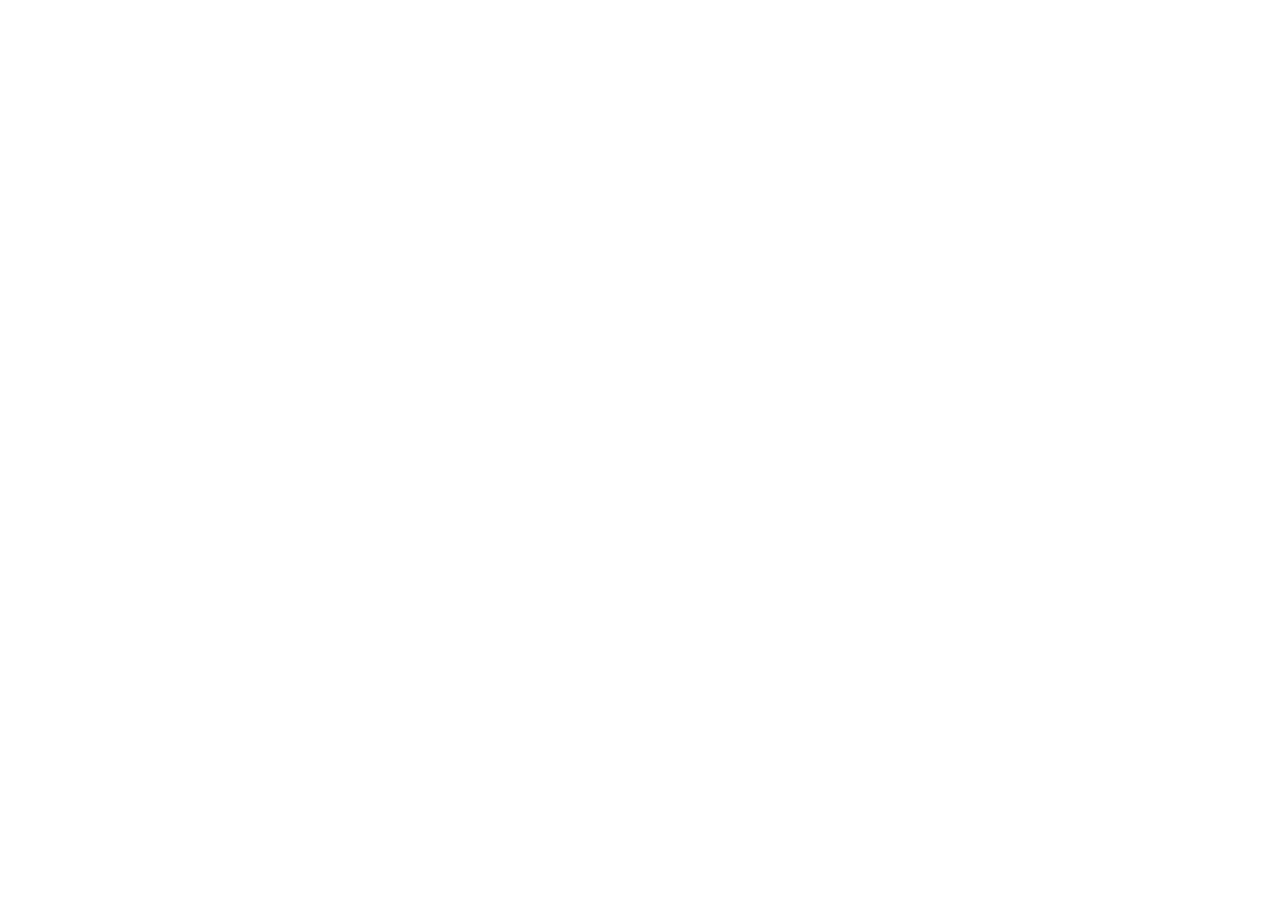
==== index.html @ daea16c8 "Studio site placeholder: redirect to onbreakgame.com Co-Authored-By: Claude Opus 5.5 <noreply@anthro" ====
<!doctype html>
<html lang="en">
<head>
<meta charset="utf-8">
<title>The Mush Room</title>
<!-- Placeholder until the studio site is built: send visitors to On Break. -->
<meta http-equiv="refresh" content="0; url=https://onbreakgame.com/">
<link rel="canonical" href="https://onbreakgame.com/">
</head>
<body><a href="https://onbreakgame.com/">On Break</a></body>
</html>
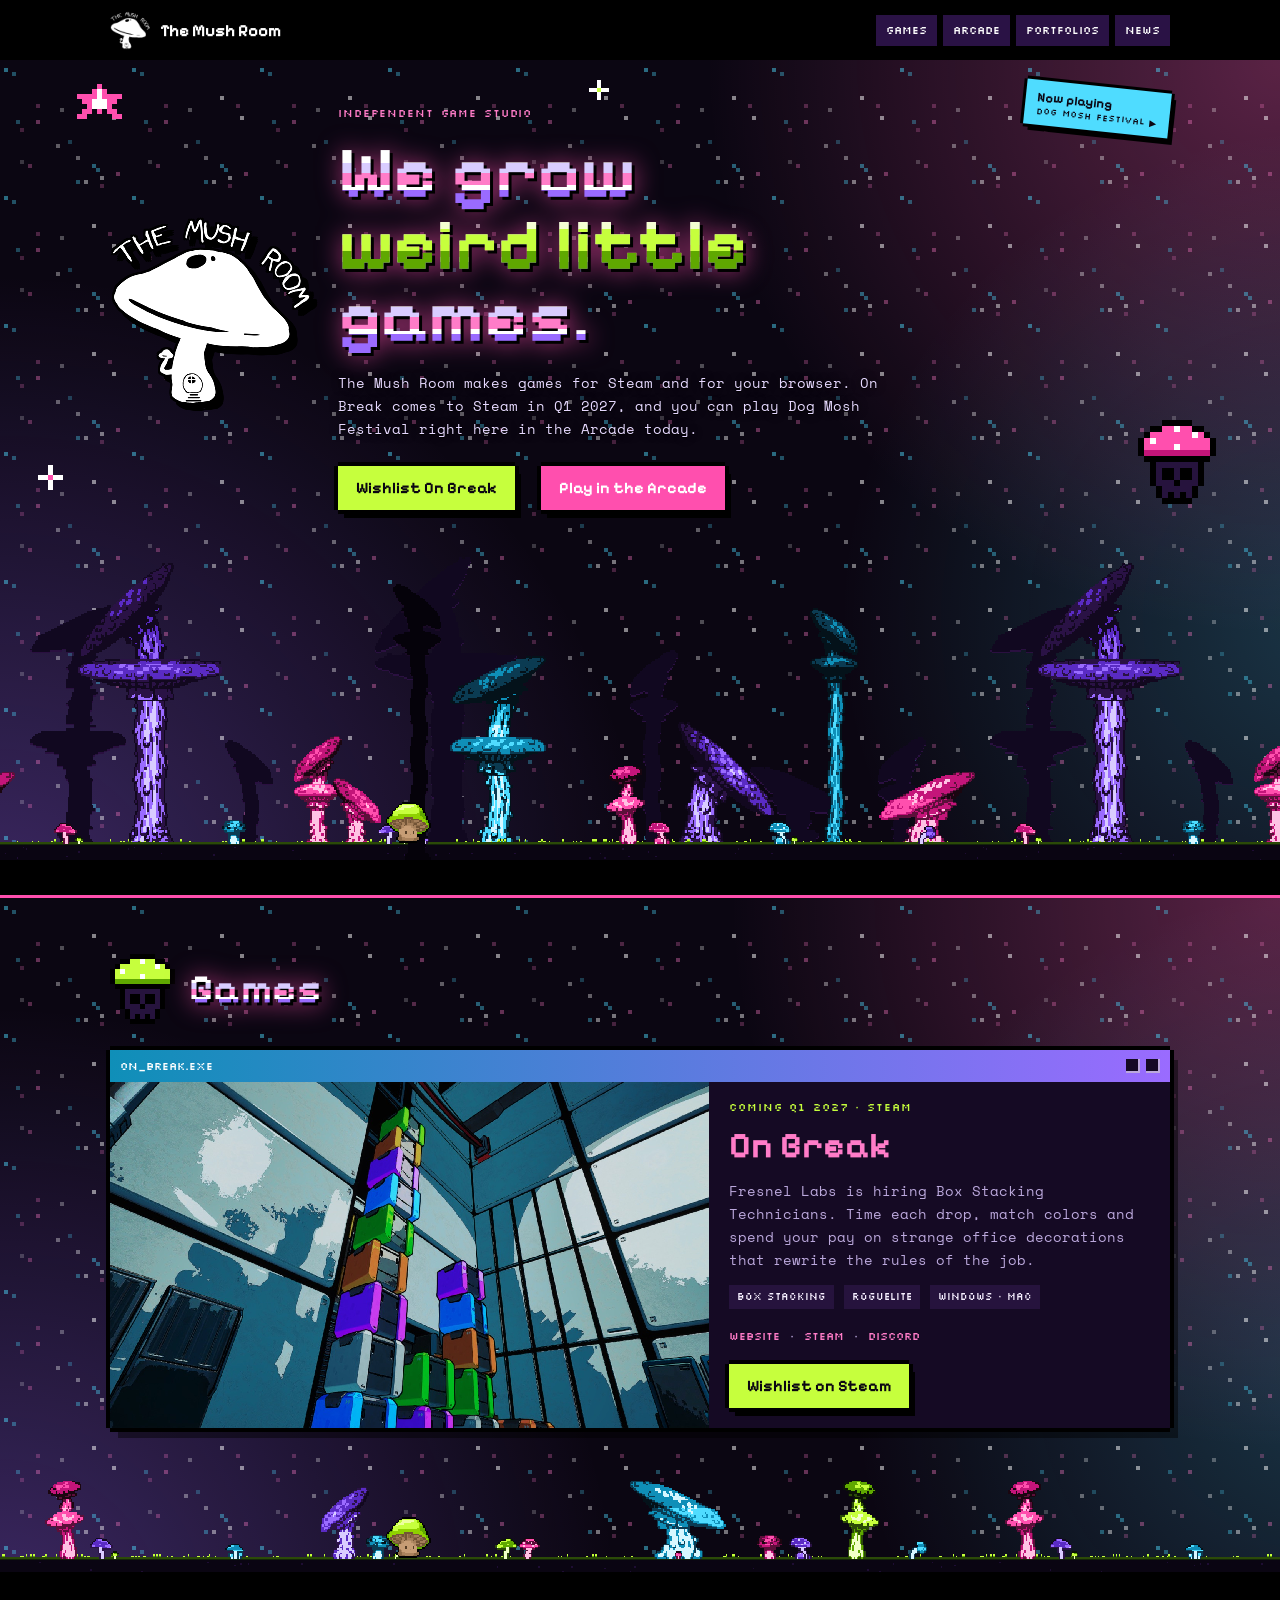
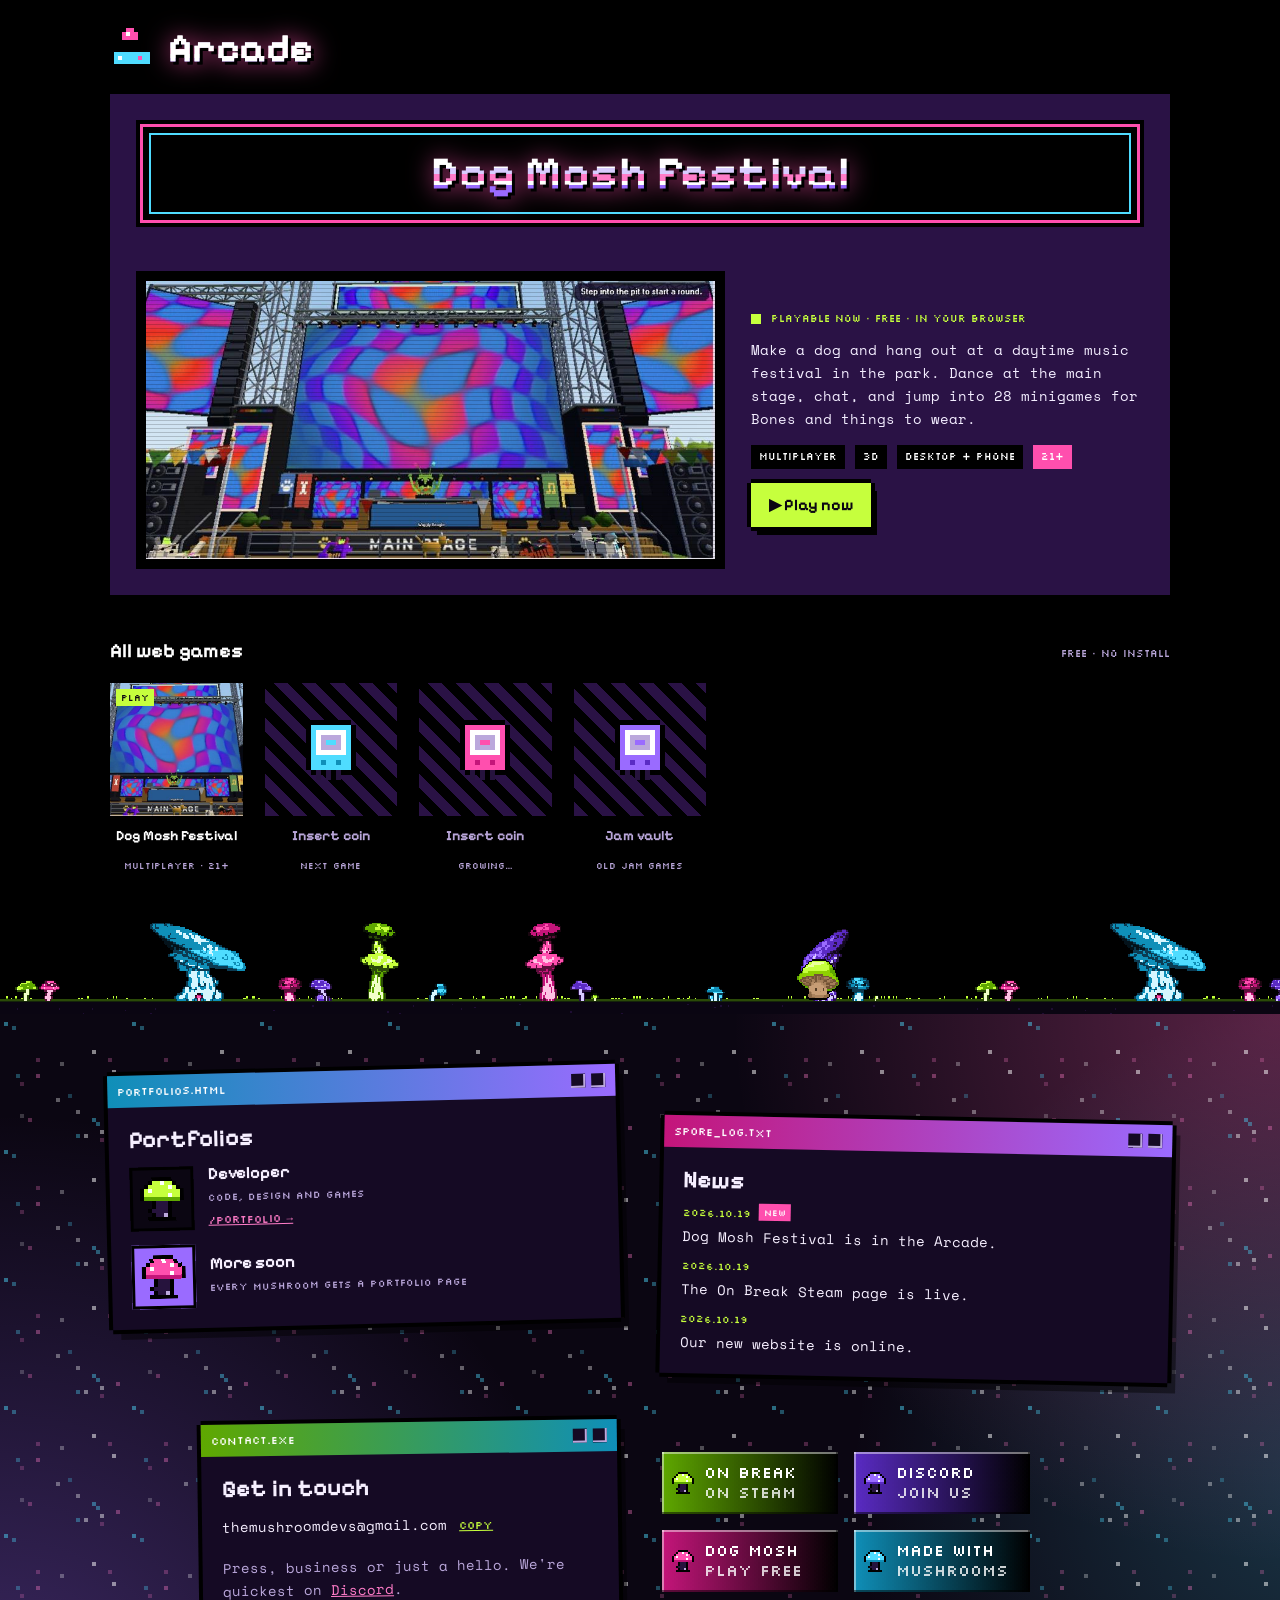
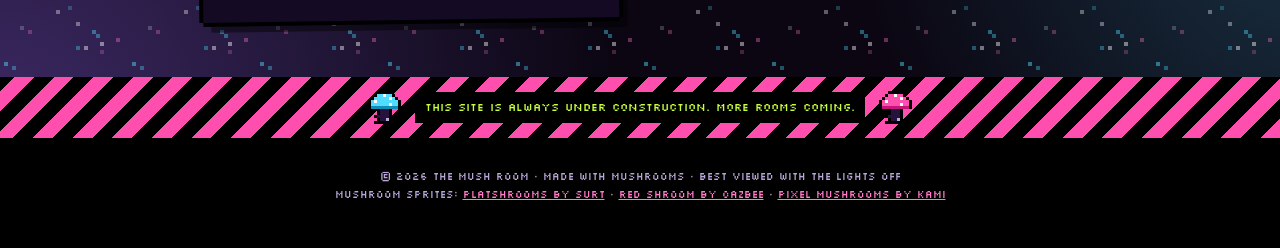
==== commit d1ca8823: "Studio site: Candy Noir home page, Arcade with Dog Mosh, /portfolio Replaces the redirect placeholde" ====
--- a/index.html
+++ b/index.html
@@ -2,10 +2,245 @@
 <html lang="en">
 <head>
 <meta charset="utf-8">
+<meta name="viewport" content="width=device-width, initial-scale=1, viewport-fit=cover">
 <title>The Mush Room</title>
-<!-- Placeholder until the studio site is built: send visitors to On Break. -->
-<meta http-equiv="refresh" content="0; url=https://onbreakgame.com/">
-<link rel="canonical" href="https://onbreakgame.com/">
+<meta name="description" content="The Mush Room is an independent game studio. On Break comes to Steam in Q1 2027, and you can play Dog Mosh Festival free in our Arcade.">
+<meta property="og:title" content="The Mush Room"><meta property="og:description" content="We grow weird little games. On Break is coming to Steam, and Dog Mosh Festival is playable free in the Arcade.">
+<meta property="og:image" content="https://themushroomstudio.com/img/keyart.jpg"><meta property="og:url" content="https://themushroomstudio.com/">
+<meta name="theme-color" content="#0b0612">
+<link rel="icon" href="img/themushroom_white.png">
+<link rel="canonical" href="https://themushroomstudio.com/">
+<link rel="preconnect" href="https://fonts.googleapis.com">
+<link rel="preconnect" href="https://fonts.gstatic.com" crossorigin>
+<link rel="stylesheet" href="https://fonts.googleapis.com/css2?family=Pixelify+Sans:wght@400;600;700&family=Silkscreen&family=Space+Mono:wght@400;700&display=swap">
+<link rel="stylesheet" href="style.css">
 </head>
-<body><a href="https://onbreakgame.com/">On Break</a></body>
+<body>
+<div class="bar gut">
+  <div class="wrap">
+    <a class="home" href="#top"><img src="img/themushroom_white.png" alt="">The Mush Room</a>
+    <nav aria-label="Sections"><a href="#games">Games</a><a href="#arcade">Arcade</a><a href="#people">Portfolios</a><a href="#news">News</a></nav>
+  </div>
+</div>
+
+<header class="intro gut starry" id="top">
+  <i class="floaty bob" data-s="star" data-t="P" data-z="5" style="left:6%;top:24px"></i>
+  <i class="floaty twinkle" data-s="spark" data-z="4" style="left:46%;top:20px"></i>
+  <i class="floaty bob" data-s="skull" data-t="P" data-z="6" style="right:5%;bottom:356px;animation-delay:-1s"></i>
+  <i class="floaty twinkle" data-s="spark" data-t="P" data-z="5" style="left:3%;bottom:370px;animation-delay:-.8s"></i>
+  <div class="wrap">
+    <img class="logo" src="img/themushroom_white.png" alt="The Mush Room logo: a white mushroom with a little door">
+    <div class="txt">
+      <a class="nowplaying" href="#arcade">Now playing<small>Dog Mosh Festival ▶</small></a>
+      <span class="lab" style="color:var(--hl2)">Independent game studio</span>
+      <h1 class="metal">We grow <b>weird little</b> games.</h1>
+      <p>The Mush Room makes games for Steam and for your browser. On Break comes to Steam in Q1 2027, and you can play Dog Mosh Festival right here in the Arcade today.</p>
+      <div class="btnrow"><a class="btn" href="https://store.steampowered.com/app/4739760/On_Break/">Wishlist On Break</a><a class="btn pink" href="#arcade">Play in the Arcade</a></div>
+    </div>
+  </div>
+  <div class="forest" aria-hidden="true"><i class="ly back"></i><i class="ly mid"></i><i class="ly front"></i><i class="runner"></i></div>
+</header>
+
+<div class="marquee" aria-hidden="true"><span>★ NEW IN THE ARCADE: DOG MOSH FESTIVAL ★ ON BREAK is on Steam, wishlist it now ★ new website online ★ more web games growing in the cellar ★</span></div>
+
+<section class="gut starry has-strip" id="games">
+  <div class="wrap">
+    <div class="sechead"><i data-s="skull" data-z="5"></i><h2 class="metal">Games</h2></div>
+    <article class="win product toy" style="--tb1:var(--cyan-lo);--tb2:var(--violet)">
+      <div class="tb">on_break.exe <i><b></b><b></b></i></div>
+      <div class="inner">
+        <img class="art" src="img/keyart.jpg" alt="On Break: a tall stack of colored boxes in a cel-shaded office">
+        <div class="wc">
+          <span class="lab" style="color:var(--link2)">Coming Q1 2027 · Steam</span>
+          <h3>On Break</h3>
+          <p>Fresnel Labs is hiring Box Stacking Technicians. Time each drop, match colors and spend your pay on strange office decorations that rewrite the rules of the job.</p>
+          <ul class="tags"><li>Box stacking</li><li>Roguelite</li><li>Windows · Mac</li></ul>
+          <ul class="submenu"><li><a href="https://onbreakgame.com/">Website</a></li><li><a href="https://store.steampowered.com/app/4739760/On_Break/">Steam</a></li><li><a href="https://discord.gg/v4pTnjqYbq">Discord</a></li></ul>
+          <div><a class="btn" href="https://store.steampowered.com/app/4739760/On_Break/">Wishlist on Steam</a></div>
+        </div>
+      </div>
+    </article>
+  </div>
+  <div class="strip" aria-hidden="true"><i class="ly"></i><i class="runner"></i></div>
+</section>
+
+<section class="gut arcade has-strip" id="arcade">
+  <div class="wrap">
+    <div class="sechead"><i data-s="joy" data-z="4"></i><h2 class="metal">Arcade</h2></div>
+    <div class="cab toy">
+      <div class="marq"><span class="metal">Dog Mosh Festival</span></div>
+      <div class="screen"><img src="img/dogmosh.jpg" alt="Dog Mosh Festival: dogs dance in front of a giant festival main stage with psychedelic screens"></div>
+      <div class="info">
+        <span class="live"><i></i>Playable now · free · in your browser</span>
+        <p>Make a dog and hang out at a daytime music festival in the park. Dance at the main stage, chat, and jump into 28 minigames for Bones and things to wear.</p>
+        <ul class="tags"><li>Multiplayer</li><li>3D</li><li>Desktop + phone</li><li class="age">21+</li></ul>
+        <div><button class="btn" data-play>▶ Play now</button></div>
+      </div>
+    </div>
+
+    <div class="rowhead">All web games <span>free · no install</span></div>
+    <div class="icons">
+      <button class="icon" data-play><div class="tile toy"><img src="img/dogmosh.jpg" alt=""><span class="badge">Play</span></div>Dog Mosh Festival<small>Multiplayer · 21+</small></button>
+      <div class="icon empty"><div class="tile toy"><i data-s="cart" data-t="C" data-z="5"></i></div>Insert coin<small>Next game</small></div>
+      <div class="icon empty"><div class="tile toy"><i data-s="cart" data-t="P" data-z="5"></i></div>Insert coin<small>Growing…</small></div>
+      <div class="icon empty"><div class="tile toy"><i data-s="cart" data-t="V" data-z="5"></i></div>Jam vault<small>Old jam games</small></div>
+    </div>
+  </div>
+  <div class="strip b" aria-hidden="true"><i class="ly"></i><i class="runner"></i></div>
+</section>
+
+<section class="gut starry" id="collage">
+  <div class="wrap board">
+    <div class="win w-people toy" id="people">
+      <div class="tb">portfolios.html <i><b></b><b></b></i></div>
+      <div class="wc">
+        <h3>Portfolios</h3>
+        <div class="member"><div class="ava"><i data-s="shroom" data-z="4"></i></div><div><b>Developer</b><span>Code, design and games</span><br><a href="portfolio/">/portfolio →</a></div></div>
+        <div class="member"><div class="ava" style="background:var(--violet)"><i data-s="shroom" data-t="P" data-z="4"></i></div><div><b>More soon</b><span>Every mushroom gets a portfolio page</span></div></div>
+      </div>
+    </div>
+    <div class="win w-news toy" id="news">
+      <div class="tb">spore_log.txt <i><b></b><b></b></i></div>
+      <div class="wc">
+        <h3>News</h3>
+        <ul class="news">
+          <li><time>2026.10.19<span class="new">NEW</span></time>Dog Mosh Festival is in the Arcade.</li>
+          <li><time>2026.10.19</time>The On Break Steam page is live.</li>
+          <li><time>2026.10.19</time>Our new website is online.</li>
+        </ul>
+      </div>
+    </div>
+    <div class="win w-hello toy">
+      <div class="tb">contact.exe <i><b></b><b></b></i></div>
+      <div class="wc">
+        <h3>Get in touch</h3>
+        <p><span id="mail" style="color:var(--ink)">themushroomdevs@gmail.com</span><button class="copy" data-copy="mail">Copy</button></p>
+        <p>Press, business or just a hello. We're quickest on <a href="https://discord.gg/v4pTnjqYbq">Discord</a>.</p>
+      </div>
+    </div>
+    <div class="w-badges"><div class="badges" id="badges"></div></div>
+  </div>
+</section>
+
+<div class="construct"><i data-s="shroom" data-t="C" data-z="3"></i><span>This site is always under construction. More rooms coming.</span><i data-s="shroom" data-t="P" data-z="3"></i></div>
+<footer class="gut">© 2026 The Mush Room · made with mushrooms · best viewed with the lights off<br>Mushroom sprites: <a href="https://opengameart.org/content/platshrooms">Platshrooms by surt</a> · <a href="https://caz-bee.itch.io/red-shroom">Red Shroom by CazBee</a> · <a href="https://kamioo.itch.io/pixel-mushrooms">Pixel Mushrooms by Kami</a></footer>
+
+<!-- the game plays big, right on the page -->
+<div class="ov" id="ov" hidden role="dialog" aria-label="Dog Mosh Festival">
+  <div class="tb">Dog Mosh Festival <a class="tab" href="https://dogmosh.com/p-beabbe1793cd/dev/" target="_blank" rel="noopener">New tab ↗</a><button class="x" id="ovclose" aria-label="Close the game">✕</button></div>
+  <div class="stage">
+    <iframe id="game" title="Dog Mosh Festival" allow="autoplay; fullscreen; gamepad; clipboard-write" allowfullscreen></iframe>
+  </div>
+</div>
+
+<script>
+// ---- our own pixel sprites ----
+const PAL = { G:'#7dff4f', g:'#2fae1f', W:'#ffffff', S:'#f1eaff', s:'#b8a9f0', P:'#ff4fb8', p:'#c21f86', C:'#34e6ff', c:'#0aa6c9', V:'#9b5cff', v:'#6a2fd6', K:'#120c45', k:'#2a2380' };
+const SPR = {
+  shroom: ['...KKKKK...','..KGGWGGK..','.KGGGGGWGK.','KGWGGGGGGGK','KGGGGGGWGGK','Kgggggggggk'.replace('k','K'),'...KSSSK...','...KSSSK...','..KSSSSK...','...KSSsK...','..KKKKKKK..'],
+  cart: ['.KKKKKKKK.','KGGGGGGGGK','KGWWWWWWGK','KGWkkkkWGK','KGWkGGkWGK','KGWkkkkWGK','KGWWWWWWGK','KGGGGGGGGK','KGGgGGgGGK','KGGGGGGGGK','.KSKSKSKK.','..S.S.S...'],
+  star: ['....G....','...GWG...','GGGGWGGGG','.GGWWWGG.','..GWWWG..','.GG.G.GG.','GG.....GG'],
+  spark: ['..W..','..W..','WWGWW','..W..','..W..'],
+  skull: ['....KKKKK....','..KKGGWGGKK..','.KGGGGGGGWGK.','KGWGGGGGGGGGK','KGGGGGWGGGGGK','KgggggggggggK','.KKKKKKKKKKK.','..KSSSSSSSK..','..KSKKSKKSK..','..KSKKSKKSK..','..KSSSKSSSK..','...KSSSSSK...','...KSKSKSK...','....KKKKK....'],
+  joy: ['....PP.....','...PWPP....','...PPPP....','....KK.....','....KK.....','.KKKKKKKKK.','KCCCCCCCCCK','KCWCCCCPCCK','KCCCCCCCCCK','.KKKKKKKKK.'],
+};
+const tintOf = (ch, t) => !t ? ch : ch === 'G' ? t : ch === 'g' ? t.toLowerCase() : ch;
+function paint(x, rows, ox, oy, t) {
+  rows.forEach((r, j) => [...r].forEach((ch, i) => { ch = tintOf(ch, t); if (PAL[ch]) { x.fillStyle = PAL[ch]; x.fillRect(ox + i, oy + j, 1, 1); } }));
+}
+function sprite(name, t, z) {
+  const rows = SPR[name], c = document.createElement('canvas');
+  c.width = Math.max(...rows.map(r => r.length)); c.height = rows.length; paint(c.getContext('2d'), rows, 0, 0, t);
+  c.style.width = c.width * z + 'px'; c.style.height = c.height * z + 'px'; c.setAttribute('aria-hidden', 'true');
+  return c;
+}
+document.querySelectorAll('i[data-s]').forEach(el => {
+  const c = sprite(el.dataset.s, el.dataset.t, +el.dataset.z);
+  c.className = 'spr ' + el.className; c.style.cssText += ';' + (el.getAttribute('style') || '');
+  Object.assign(c.dataset, el.dataset); el.replaceWith(c);
+});
+function redrawSprites() {
+  document.querySelectorAll('canvas[data-s]').forEach(c => { const x = c.getContext('2d'); x.clearRect(0, 0, c.width, c.height); paint(x, SPR[c.dataset.s], 0, 0, c.dataset.t); });
+}
+function rng(seed) { return () => (seed = (seed * 16807) % 2147483647) / 2147483647; }
+
+// ---- starry tile for the blue sections ----
+function texTile(P) {
+  const c = document.createElement('canvas'); c.width = c.height = 32; const t = c.getContext('2d'), r = rng(9);
+  if (P.tex === 'grain') { for (let i = 0; i < 22; i++) { t.fillStyle = P.stars[i % 3]; t.globalAlpha = .2 + r() * .35; t.fillRect(Math.floor(r() * 32), Math.floor(r() * 32), 1, 1); } }
+  else if (P.tex === 'dither') { t.fillStyle = P.cross; t.globalAlpha = .16; for (let y = 0; y < 32; y += 2) for (let x = (y / 2) % 2 * 2; x < 32; x += 4) t.fillRect(x, y, 1, 1);
+    t.globalAlpha = 1; for (let i = 0; i < 6; i++) { t.fillStyle = P.stars[i % 3]; t.fillRect(Math.floor(r() * 32), Math.floor(r() * 32), 1, 1); } }
+  else if (P.tex === 'halftone') { t.fillStyle = P.cross; t.globalAlpha = .22; [[4, 4], [20, 4], [12, 12], [28, 12], [4, 20], [20, 20], [12, 28], [28, 28]].forEach(([x, y], i) => t.fillRect(x - (i % 2), y - (i % 2), 2 + (i % 2), 2 + (i % 2))); }
+  else { for (let i = 0; i < 9; i++) { t.fillStyle = P.stars[i % 3]; t.fillRect(Math.floor(r() * 32), Math.floor(r() * 32), 1, 1); }
+    t.fillStyle = P.cross; t.fillRect(15, 14, 1, 5); t.fillRect(13, 16, 5, 1); }
+  return `url(${c.toDataURL()})`;
+}
+
+// ---- in-page player ----
+const ov = document.getElementById('ov');
+// the game only loads when someone presses Play, and unloads on close so its music stops
+const game = document.getElementById('game'), GAME_URL = 'https://dogmosh.com/p-beabbe1793cd/dev/';
+function openGame() { ov.hidden = false; document.body.style.overflow = 'hidden'; game.src = GAME_URL; game.focus(); }
+function closeGame() { ov.hidden = true; document.body.style.overflow = ''; game.src = 'about:blank'; }
+document.querySelectorAll('[data-play]').forEach(b => b.addEventListener('click', openGame));
+document.getElementById('ovclose').addEventListener('click', closeGame);
+addEventListener('keydown', e => { if (e.key === 'Escape' && !ov.hidden) closeGame(); });
+
+// ---- 88x31-style badges ----
+const BADGES = [
+  { text: 'ON BREAK', sub: 'ON STEAM', c: 'g', href: 'https://store.steampowered.com/app/4739760/On_Break/' },
+  { text: 'DISCORD', sub: 'JOIN US', c: 'v', href: 'https://discord.gg/v4pTnjqYbq', t: 'V' },
+  { text: 'DOG MOSH', sub: 'PLAY FREE', c: 'p', t: 'P', play: true },
+  { text: 'MADE WITH', sub: 'MUSHROOMS', c: 'c', t: 'C' },
+];
+function buildBadges() { const box = document.getElementById('badges'); box.textContent = ''; BADGES.forEach(b => {
+  const c = document.createElement('canvas'); c.width = 88; c.height = 31; const t = c.getContext('2d');
+  const g = t.createLinearGradient(0, 0, 88, 0); g.addColorStop(0, PAL[b.c]); g.addColorStop(1, PAL.K);
+  t.fillStyle = g; t.fillRect(0, 0, 88, 31); t.fillStyle = 'rgba(255,255,255,.45)'; t.fillRect(0, 0, 88, 1); t.fillRect(0, 0, 1, 31);
+  t.fillStyle = 'rgba(0,0,0,.5)'; t.fillRect(0, 30, 88, 1); t.fillRect(87, 0, 1, 31);
+  paint(t, SPR.shroom, 5, 10, b.t);
+  t.fillStyle = '#fff'; t.font = '8px Silkscreen'; t.textBaseline = 'top'; t.fillText(b.text, 21, 7); t.globalAlpha = .8; t.fillText(b.sub, 21, 17);
+  c.className = 'pixelated'; c.setAttribute('role', 'img'); c.setAttribute('aria-label', b.text + ' ' + b.sub);
+  const w = document.createElement(b.href ? 'a' : 'span'); if (b.href) w.href = b.href;
+  if (b.play) { w.style.cursor = 'pointer'; w.addEventListener('click', openGame); }
+  w.appendChild(c); box.appendChild(w);
+}); }
+
+
+// ---- Candy Noir: the one look (glows kept to the edges so the text stays readable) ----
+const NOIR = { name: 'Candy Noir', note: 'Edgier: candy glows on black, acid lime, hard pink shadows', tex: 'grain',
+    sky: '#0b0612', ground: 'radial-gradient(circle at 100% 0%, rgba(255,95,176,.32), transparent 38%), radial-gradient(circle at 104% 70%, rgba(79,220,255,.22), transparent 34%), radial-gradient(circle at 0% 108%, rgba(154,107,255,.34), transparent 42%), #0b0612',
+    'sky-lo': '#2a1245', night: '#000000', 'on-sky': '#ffffff', 'on-sky-soft': '#e6d8ff', 'on-night': '#ffffff', 'on-night-soft': '#b9a6d9',
+    hl: '#c6ff3d', hl2: '#ff7cc8', tshadow: '#ff2f9a', line: '#000000', 'btn-ink': '#0b0612', win: '#150a24', 'win-2': '#26133d', ink: '#f6efff', soft: '#bba8dc', link: '#ff7cc8', link2: '#c6ff3d', cab: '#2a1245',
+    lime: '#c6ff3d', 'lime-lo': '#5fa800', pink: '#ff4fae', 'pink-lo': '#c4157a', cyan: '#4fdcff', 'cyan-lo': '#0f8fb8', violet: '#9a6bff', 'violet-lo': '#5a2bc4',
+    stars: ['#ffffff', '#ff7cc8', '#4fdcff'], cross: '#ffffff' };
+function applyPalette(P) {
+  const st = document.documentElement.style;
+  for (const k in P) if (!['name', 'note', 'stars', 'cross', 'tex'].includes(k)) st.setProperty('--' + k, P[k]);
+  st.setProperty('--tile', texTile(P));
+  Object.assign(PAL, { G: P.lime, g: P['lime-lo'], P: P.pink, p: P['pink-lo'], C: P.cyan, c: P['cyan-lo'], V: P.violet, v: P['violet-lo'], K: P.line, S: P['win-2'], s: P.soft, k: P.soft });
+  redrawSprites(); buildBadges();
+}
+document.fonts.load('8px Silkscreen').finally(() => applyPalette(NOIR));
+
+// ---- sparkle trail behind the mouse (desktop only, off with reduced motion) ----
+if (matchMedia('(pointer: fine) and (prefers-reduced-motion: no-preference)').matches) {
+  let last = 0;
+  addEventListener('pointermove', e => {
+    if (e.timeStamp - last < 45) return; last = e.timeStamp;
+    const s = sprite('spark', ['P', 'C', 'G'][Math.floor(Math.random() * 3)], 2);
+    s.className = 'spr'; Object.assign(s.style, { position: 'fixed', left: e.clientX + 6 + 'px', top: e.clientY + 6 + 'px', pointerEvents: 'none', zIndex: 40, transition: 'opacity .6s steps(3), transform .6s steps(3)' });
+    document.body.appendChild(s);
+    requestAnimationFrame(() => { s.style.opacity = 0; s.style.transform = 'translateY(10px)'; });
+    setTimeout(() => s.remove(), 650);
+  });
+}
+
+document.querySelectorAll('[data-copy]').forEach(b => b.addEventListener('click', () => {
+  const el = document.getElementById(b.dataset.copy);
+  navigator.clipboard.writeText(el.textContent).then(() => { b.textContent = 'Copied!'; },
+    () => { const r = document.createRange(); r.selectNodeContents(el); getSelection().removeAllRanges(); getSelection().addRange(r); });
+}));
+</script>
+</body>
 </html>
--- a/style.css
+++ b/style.css
@@ -0,0 +1,193 @@
+/* Studio site, round 4: brighter. Starry electric-blue ground, light little windows with loud title
+   bars, chunky toy-like pixel frames, and lots of small hand-drawn sprites (all ours) in the spirit of
+   the 2000s personal web. Arcade leads with a real game (Dog Mosh Festival). One deliberate look. */
+:root { color-scheme: light;
+  --sky: #0b0612; --sky-hi: #4b5cff; --sky-lo: #2a1245; --night: #000000;
+  --win: #f6f4ff; --win-2: #e9e6ff; --ink: #160f4a; --soft: #4b4596; --line: #120c45;
+  --white: #ffffff; --pink: #ff4fb8; --pink-lo: #c21f86; --cyan: #34e6ff; --cyan-lo: #0aa6c9; --lime: #7dff4f; --lime-lo: #2fae1f; --violet: #9b5cff; --violet-lo: #6a2fd6;
+  --ground: #0b0612; --tile: none; --on-sky: #ffffff; --on-sky-soft: #e6e9ff; --on-night: #ffffff; --on-night-soft: #aab2ff; --hl: #7dff4f; --hl2: #34e6ff; --tshadow: #120c45; --btn-ink: #160f4a; --link: #6a2fd6; --link2: #c21f86; --cab: #6a2fd6;
+  --px: "Pixelify Sans", "Silkscreen", monospace; --lab: "Silkscreen", "Courier New", monospace; --mono: "Space Mono", ui-monospace, monospace }
+* { box-sizing: border-box }
+html, body { margin: 0 }
+body { background: var(--sky); color: var(--on-sky); font: 14px/1.65 var(--mono); overflow-x: hidden }
+img { max-width: 100% }
+h1, h2, h3, p { margin: 0 }
+h2 { text-wrap: balance }
+.spr, .pixelated { image-rendering: pixelated }
+.spr { display: block }
+.gut { padding-left: max(16px, env(safe-area-inset-left, 0px)); padding-right: max(16px, env(safe-area-inset-right, 0px)) }
+.wrap { max-width: 1060px; margin-inline: auto }
+.starry { background: var(--tile) 0 0 / 128px 128px, var(--ground); background-color: var(--sky); image-rendering: pixelated }
+/* chunky toy frame: 4px navy edge with stepped corners and a hard drop shadow */
+.toy { box-shadow: 0 -4px 0 var(--line), 0 4px 0 var(--line), -4px 0 0 var(--line), 4px 0 0 var(--line), 8px 10px 0 color-mix(in srgb, var(--line) 45%, transparent) }
+.btn { display: inline-flex; align-items: center; gap: 8px; min-height: 44px; padding: 0 18px; font: 700 16px/1 var(--px); text-decoration: none; cursor: pointer; border: 0;
+  color: var(--btn-ink); background: var(--lime); box-shadow: 0 -4px 0 var(--line), 0 4px 0 var(--line), -4px 0 0 var(--line), 4px 0 0 var(--line), 6px 8px 0 var(--line) }
+.btn.pink { background: var(--pink); color: var(--white) }
+.btn.cyan { background: var(--cyan) }
+.nowplaying { color: var(--btn-ink) !important }
+.btn:active { transform: translate(4px, 5px); box-shadow: 0 -4px 0 var(--line), 0 4px 0 var(--line), -4px 0 0 var(--line), 4px 0 0 var(--line) }
+.copy { font: 400 11px/1 var(--lab); background: none; border: 0; color: var(--link2); cursor: pointer; padding: 8px 0; margin-left: 12px; text-decoration: underline }
+.lab { font: 400 11px/1 var(--lab); letter-spacing: .08em }
+/* chrome pixel headings: liquid-metal bands, hard black shadow, pink haze */
+.metal { font-family: var(--px) !important; font-weight: 700 !important; letter-spacing: .01em; color: transparent; text-shadow: none !important;
+  background: linear-gradient(180deg, #ffffff 0 36%, #d9ccff 36% 50%, #ff7cc8 50% 66%, #ffffff 66% 74%, #9a6bff 74%); -webkit-background-clip: text; background-clip: text; background-size: 100% 1em; line-height: 1 !important;
+  filter: drop-shadow(3px 3px 0 #000) drop-shadow(0 0 12px rgba(255,79,174,.6)) }
+.metal b { color: transparent; background: linear-gradient(180deg, #f4ffd1 0 38%, #c6ff3d 38% 68%, #5fa800 68%) 0 0 / 100% 1em; -webkit-background-clip: text; background-clip: text }
+/* Spore Nocturne: a looping night forest built at 1x from CC0 sprites (surt, Kami, CazBee), shown at 1.5x.
+   Layers scroll in whole art pixels at three speeds; the Red Shroom runs on the spot. Still under reduced motion. */
+.forest { position: relative; height: 306px; overflow: hidden; image-rendering: pixelated; margin-top: 44px;
+  margin-left: calc(-1 * max(16px, env(safe-area-inset-left, 0px))); margin-right: calc(-1 * max(16px, env(safe-area-inset-right, 0px))) }
+.intro { padding-bottom: 0 !important }
+/* divider: the Red Shroom crossing grass and mushrooms, over the same stars */
+.strip { position: relative; height: 96px; overflow: hidden; image-rendering: pixelated; margin-top: 48px;
+  margin-left: calc(-1 * max(16px, env(safe-area-inset-left, 0px))); margin-right: calc(-1 * max(16px, env(safe-area-inset-right, 0px))) }
+.has-strip { padding-bottom: 0 !important }
+.strip .ly { position: absolute; inset: 0; display: block; background: url(img/forest/strip.png) 0 0 / 960px 96px repeat-x }
+.strip .runner { position: absolute; display: block; left: 30%; bottom: 13.5px; width: 48px; height: 48px; background: url(img/forest/runner.png) 0 0 / 96px 48px no-repeat }
+.strip.b .ly { background-position-x: -480px } .strip.b .runner { left: 62% }
+@media (prefers-reduced-motion: no-preference) { .strip .ly { animation: scroll 12s steps(640) infinite } .strip.b .ly { animation-delay: -6s } .strip .runner { animation: run .28s steps(2) infinite } }
+.forest i { position: absolute; display: block }
+.forest .ly { inset: 0; background: 0 0 / 960px 306px repeat-x }
+.forest .back { background-image: url(img/forest/back.png) } .forest .mid { background-image: url(img/forest/mid.png) } .forest .front { background-image: url(img/forest/front.png) }
+.forest .runner { left: 30%; bottom: 16.5px; width: 48px; height: 48px; background: url(img/forest/runner.png) 0 0 / 96px 48px no-repeat }
+@media (prefers-reduced-motion: no-preference) {
+  .forest .back { animation: scroll 64s steps(640) infinite } .forest .mid { animation: scroll 32s steps(640) infinite } .forest .front { animation: scroll 12s steps(640) infinite }
+  .forest .runner { animation: run .28s steps(2) infinite }
+}
+@keyframes scroll { to { background-position-x: -960px } }
+@keyframes run { to { background-position-x: -96px } }
+.sechead { display: flex; align-items: center; gap: 14px; margin-bottom: 26px }
+.sechead h2 { font-size: 40px; line-height: 1 }
+.arcade .sechead h2 { color: var(--on-night); text-shadow: 4px 4px 0 var(--line) }
+.sechead .spr { flex: none }
+section { padding-block: 56px }
+
+/* ---------- top bar: a webring-style strip ---------- */
+.bar { background: var(--night); padding-block: 10px }
+.bar .wrap { display: flex; align-items: center; justify-content: space-between; gap: 16px }
+.home { display: flex; align-items: center; gap: 10px; text-decoration: none; color: var(--on-night); font: 700 17px/1 var(--px) }
+.home img { width: 40px; height: 40px }
+.bar nav { display: flex; gap: 6px; font: 400 11px/1 var(--lab) }
+.bar nav a { color: var(--on-night); text-decoration: none; padding: 10px 10px; background: var(--sky-lo) }
+.bar nav a:hover { background: var(--pink) }
+@media (max-width: 600px) { .bar nav { display: none } }
+
+/* ---------- intro ---------- */
+.intro { position: relative; padding-block: 48px 64px }
+.intro .wrap { position: relative; display: grid; gap: 28px; align-items: center }
+@media (min-width: 820px) { .intro .wrap { grid-template-columns: auto 1fr } }
+.intro .logo { width: 200px; height: 200px; filter: drop-shadow(2px 0 0 var(--line)) drop-shadow(-2px 0 0 var(--line)) drop-shadow(0 2px 0 var(--line)) drop-shadow(0 -2px 0 var(--line)) drop-shadow(6px 6px 0 var(--line)) }
+.intro .txt { position: relative; display: grid; gap: 18px; min-width: 0 }
+.intro h1 { font-size: clamp(40px, 8vw, 72px); line-height: .95; max-width: 12ch }
+.intro p { max-width: 36rem; color: var(--on-sky-soft); text-shadow: 0 1px 0 #000, 0 0 8px #000 }
+.intro .btnrow { display: flex; flex-wrap: wrap; gap: 26px; padding-top: 8px }
+.floaty { position: absolute; pointer-events: none }
+@media (prefers-reduced-motion: no-preference) {
+  .bob { animation: bob 2.4s steps(4) infinite alternate } .twinkle { animation: tw 1.6s steps(2) infinite }
+}
+@keyframes bob { to { transform: translateY(-10px) } }
+@keyframes tw { 50% { opacity: .2 } }
+.nowplaying { position: absolute; right: 0; top: -22px; transform: rotate(6deg); font: 700 13px/1.2 var(--px); color: var(--ink); background: var(--cyan); padding: 10px 12px; text-decoration: none;
+  box-shadow: 0 -3px 0 var(--line), 0 3px 0 var(--line), -3px 0 0 var(--line), 3px 0 0 var(--line), 5px 6px 0 var(--line) }
+.nowplaying small { display: block; font: 400 9px/1 var(--lab) }
+@media (max-width: 819px) { .nowplaying { position: static; justify-self: start; transform: rotate(-3deg); margin-bottom: 6px } }
+
+.marquee { overflow: hidden; white-space: nowrap; font: 400 12px/1 var(--lab); color: var(--lime); padding-block: 13px; background: #000; box-shadow: inset 0 -3px 0 var(--pink) }
+.marquee span { display: inline-block; padding-left: 100% }
+@media (prefers-reduced-motion: no-preference) { .marquee span { animation: crawl 28s linear infinite; animation-delay: -10s } }
+@keyframes crawl { to { transform: translateX(-100%) } }
+
+/* ---------- windows (light, loud title bars) ---------- */
+.win { position: relative; background: var(--win); color: var(--ink); min-width: 0 }
+.win .tb { display: flex; justify-content: space-between; align-items: center; gap: 10px; padding: 9px 10px; font: 400 11px/1 var(--lab); color: var(--white);
+  background: linear-gradient(90deg, var(--tb1, var(--violet-lo)), var(--tb2, var(--pink))) }
+.win .tb i { display: flex; gap: 6px; font-style: normal } .win .tb i b { width: 14px; height: 14px; background: var(--win); box-shadow: inset -2px -2px 0 var(--soft) }
+.win .wc { padding: 20px; display: grid; gap: 14px }
+.win h3 { font: 700 24px/1.05 var(--px) }
+.win p { color: var(--soft) }
+.win a { color: var(--link) } .win a.btn { color: var(--btn-ink) }
+
+/* ---------- games ---------- */
+.product .art { display: block; width: 100%; aspect-ratio: 16 / 9; object-fit: cover }
+@media (min-width: 820px) { .product .inner { display: grid; grid-template-columns: 1.3fr 1fr } .product .art { height: 100%; aspect-ratio: auto } }
+.product h3 { font-size: 36px; color: var(--link) }
+.tags { display: flex; flex-wrap: wrap; gap: 10px; margin: 0; padding: 0; list-style: none }
+.tags li { font: 400 10px/1 var(--lab); padding: 7px 8px; background: var(--win-2); color: var(--ink) }
+.submenu { display: flex; flex-wrap: wrap; font: 400 11px/1 var(--lab); padding: 0; margin: 0; list-style: none }
+.submenu li + li::before { content: "·"; color: var(--soft); padding: 0 10px }
+.submenu a { display: inline-block; padding: 8px 0; text-decoration: none }
+.submenu a:hover { text-decoration: underline }
+
+/* ---------- arcade ---------- */
+.arcade { background: var(--night) }
+.cab { display: grid; gap: 0; background: var(--cab); padding: 18px 18px 22px; position: relative }
+@media (min-width: 820px) { .cab { grid-template-columns: 1.5fr 1fr; gap: 26px; align-items: center; padding: 26px } }
+.cab .marq { grid-column: 1 / -1; text-align: center; font-size: clamp(26px, 5.5vw, 46px); line-height: 1; padding: 28px 22px 30px; margin-bottom: 18px;
+  background: #000; box-shadow: inset 0 0 0 4px #000, inset 0 0 0 7px var(--pink), inset 0 0 0 13px #000, inset 0 0 0 15px var(--cyan) }
+.cab .marq span { display: inline-block }
+.cab .screen { position: relative; background: #000; padding: 10px; box-shadow: inset 0 0 0 4px var(--line) }
+.cab .screen img { display: block; width: 100%; aspect-ratio: 934 / 456; object-fit: cover }
+.cab .screen::after { content: ""; position: absolute; inset: 10px; pointer-events: none; background: repeating-linear-gradient(transparent 0 3px, rgba(0,0,0,.18) 3px 4px) }
+.cab .info { display: grid; gap: 14px; padding-top: 22px; color: var(--white); min-width: 0 }
+@media (min-width: 820px) { .cab .info { padding-top: 0 } }
+.cab .info p { color: color-mix(in srgb, var(--white) 88%, var(--violet)) }
+.cab .tags li { background: var(--night); color: var(--white) }
+.cab .tags li.age { background: var(--pink); color: var(--white) }
+.cab .live { display: flex; align-items: center; gap: 10px; font: 400 10px/1 var(--lab); color: var(--lime) }
+.cab .live i { width: 10px; height: 10px; background: var(--lime) }
+.rowhead { display: flex; justify-content: space-between; align-items: baseline; gap: 12px; margin: 46px 0 22px; font: 700 20px/1 var(--px); color: var(--on-night) }
+.rowhead span { font: 400 10px/1 var(--lab); color: var(--on-night-soft) }
+.icons { display: grid; grid-template-columns: repeat(auto-fill, minmax(118px, 1fr)); gap: 30px 22px }
+.icon { display: grid; gap: 12px; justify-items: center; align-content: start; text-align: center; color: var(--on-night); font: 700 14px/1.15 var(--px); background: none; border: 0; padding: 0; cursor: pointer; text-decoration: none }
+.icon .tile { width: 100%; aspect-ratio: 1; position: relative; overflow: hidden; display: grid; place-items: center; background: var(--sky-lo) }
+.icon .tile img { width: 100%; height: 100%; object-fit: cover }
+.icon small { display: block; font: 400 9px/1 var(--lab); color: var(--on-night-soft); margin-top: 5px }
+.icon:hover .tile { transform: translateY(-4px) }
+.icon .badge { position: absolute; left: 6px; top: 6px; font: 400 9px/1 var(--lab); padding: 4px 5px; color: var(--btn-ink); background: var(--lime) }
+.icon.empty { cursor: default; color: var(--on-night-soft) }
+.icon.empty:hover .tile { transform: none }
+.icon.empty .tile { background: repeating-linear-gradient(45deg, var(--sky-lo) 0 10px, var(--night) 10px 20px) }
+
+/* ---------- collage ---------- */
+.board { position: relative; display: grid; gap: 44px }
+@media (min-width: 820px) { .board { grid-template-columns: repeat(12, 1fr); align-items: start } }
+.w-people { transform: rotate(-1.4deg); --tb1: var(--cyan-lo); --tb2: var(--violet) }
+.w-news { transform: rotate(1.2deg); --tb1: var(--pink-lo); --tb2: var(--violet) }
+.w-hello { transform: rotate(-.8deg); --tb1: var(--lime-lo); --tb2: var(--cyan-lo) }
+.w-ring { transform: rotate(.6deg); --tb1: var(--violet-lo); --tb2: var(--cyan-lo) }
+@media (min-width: 820px) { .w-people { grid-column: 1 / 7 } .w-news { grid-column: 7 / 13; margin-top: 50px } .w-hello { grid-column: 2 / 7 } .w-badges { grid-column: 7 / 13; margin-top: 30px } .w-ring { grid-column: 3 / 11 } }
+.member { display: grid; grid-template-columns: auto 1fr; gap: 14px; align-items: center }
+.member .ava { width: 64px; height: 64px; display: grid; place-items: center; background: var(--sky); box-shadow: inset 0 0 0 3px var(--line) }
+.member b { font: 700 17px/1.1 var(--px); display: block }
+.member span { font: 400 10px/1.4 var(--lab); color: var(--soft) }
+.member a { font: 400 11px/1 var(--lab); display: inline-block; padding: 8px 0 0 }
+.news { list-style: none; padding: 0; margin: 0; display: grid; gap: 14px }
+.news time { display: block; font: 400 10px/1 var(--lab); color: var(--link2); margin-bottom: 6px }
+.new { font: 400 9px/1 var(--lab); color: var(--white); background: var(--pink); padding: 3px 5px; margin-left: 8px; vertical-align: 2px }
+@media (prefers-reduced-motion: no-preference) { .new { animation: tw 1.2s steps(1) infinite } }
+.badges { display: flex; flex-wrap: wrap; gap: 16px }
+.badges a, .badges span { display: block; line-height: 0 }
+.badges canvas { width: 176px; height: 62px }
+@media (max-width: 420px) { .badges canvas { width: 150px; height: 53px } }
+.ring { display: flex; flex-wrap: wrap; justify-content: center; align-items: center; gap: 10px 18px; font: 400 11px/1 var(--lab) }
+.ring a { text-decoration: none; padding: 8px 4px }
+.ring b { font: 700 16px/1 var(--px); color: var(--ink) }
+.construct { display: flex; align-items: center; gap: 14px; justify-content: center; padding: 14px; font: 400 11px/1.4 var(--lab); color: var(--lime);
+  background: repeating-linear-gradient(-45deg, var(--pink) 0 14px, #000 14px 28px) }
+.construct span { background: #000; padding: 8px 10px }
+footer a { color: var(--link) }
+footer { padding-block: 30px 44px; text-align: center; font: 400 10px/1.8 var(--lab); color: var(--on-night-soft); background: var(--night) }
+
+/* ---------- in-page player ---------- */
+.ov { position: fixed; inset: 0; z-index: 30; display: grid; grid-template-rows: auto 1fr; background: var(--night);
+  padding: env(safe-area-inset-top, 0px) env(safe-area-inset-right, 0px) env(safe-area-inset-bottom, 0px) env(safe-area-inset-left, 0px) }
+.ov[hidden] { display: none }
+.ov .tb { display: flex; justify-content: space-between; align-items: center; gap: 12px; padding: 10px 14px; font: 700 15px/1 var(--px); color: var(--white); background: linear-gradient(90deg, var(--violet-lo), var(--pink)) }
+.ov .tb .x { min-width: 44px; height: 36px; font: 700 15px/1 var(--px); color: var(--ink); background: var(--win); border: 0; cursor: pointer; box-shadow: inset -3px -3px 0 var(--soft) }
+.ov .stage { position: relative; display: grid; place-items: center; overflow: hidden }
+.ov .stage iframe { position: absolute; inset: 0; width: 100%; height: 100%; border: 0; background: #000 }
+.ov .tb .tab { margin-left: auto; font: 400 11px/1 var(--lab); color: var(--white); padding: 12px 6px }
+
+
+/* Candy Noir, the site's one look */
+:root { color-scheme: dark; --sky: #0b0612; --ground: radial-gradient(circle at 100% 0%, rgba(255,95,176,.32), transparent 38%), radial-gradient(circle at 104% 70%, rgba(79,220,255,.22), transparent 34%), radial-gradient(circle at 0% 108%, rgba(154,107,255,.34), transparent 42%), #0b0612; --sky-lo: #2a1245; --night: #000000; --on-sky: #ffffff; --on-sky-soft: #e6d8ff; --on-night: #ffffff; --on-night-soft: #b9a6d9; --hl: #c6ff3d; --hl2: #ff7cc8; --tshadow: #ff2f9a; --line: #000000; --btn-ink: #0b0612; --win: #150a24; --win-2: #26133d; --ink: #f6efff; --soft: #bba8dc; --link: #ff7cc8; --link2: #c6ff3d; --cab: #2a1245; --lime: #c6ff3d; --lime-lo: #5fa800; --pink: #ff4fae; --pink-lo: #c4157a; --cyan: #4fdcff; --cyan-lo: #0f8fb8; --violet: #9a6bff; --violet-lo: #5a2bc4; --tile: url(img/stars.png) }
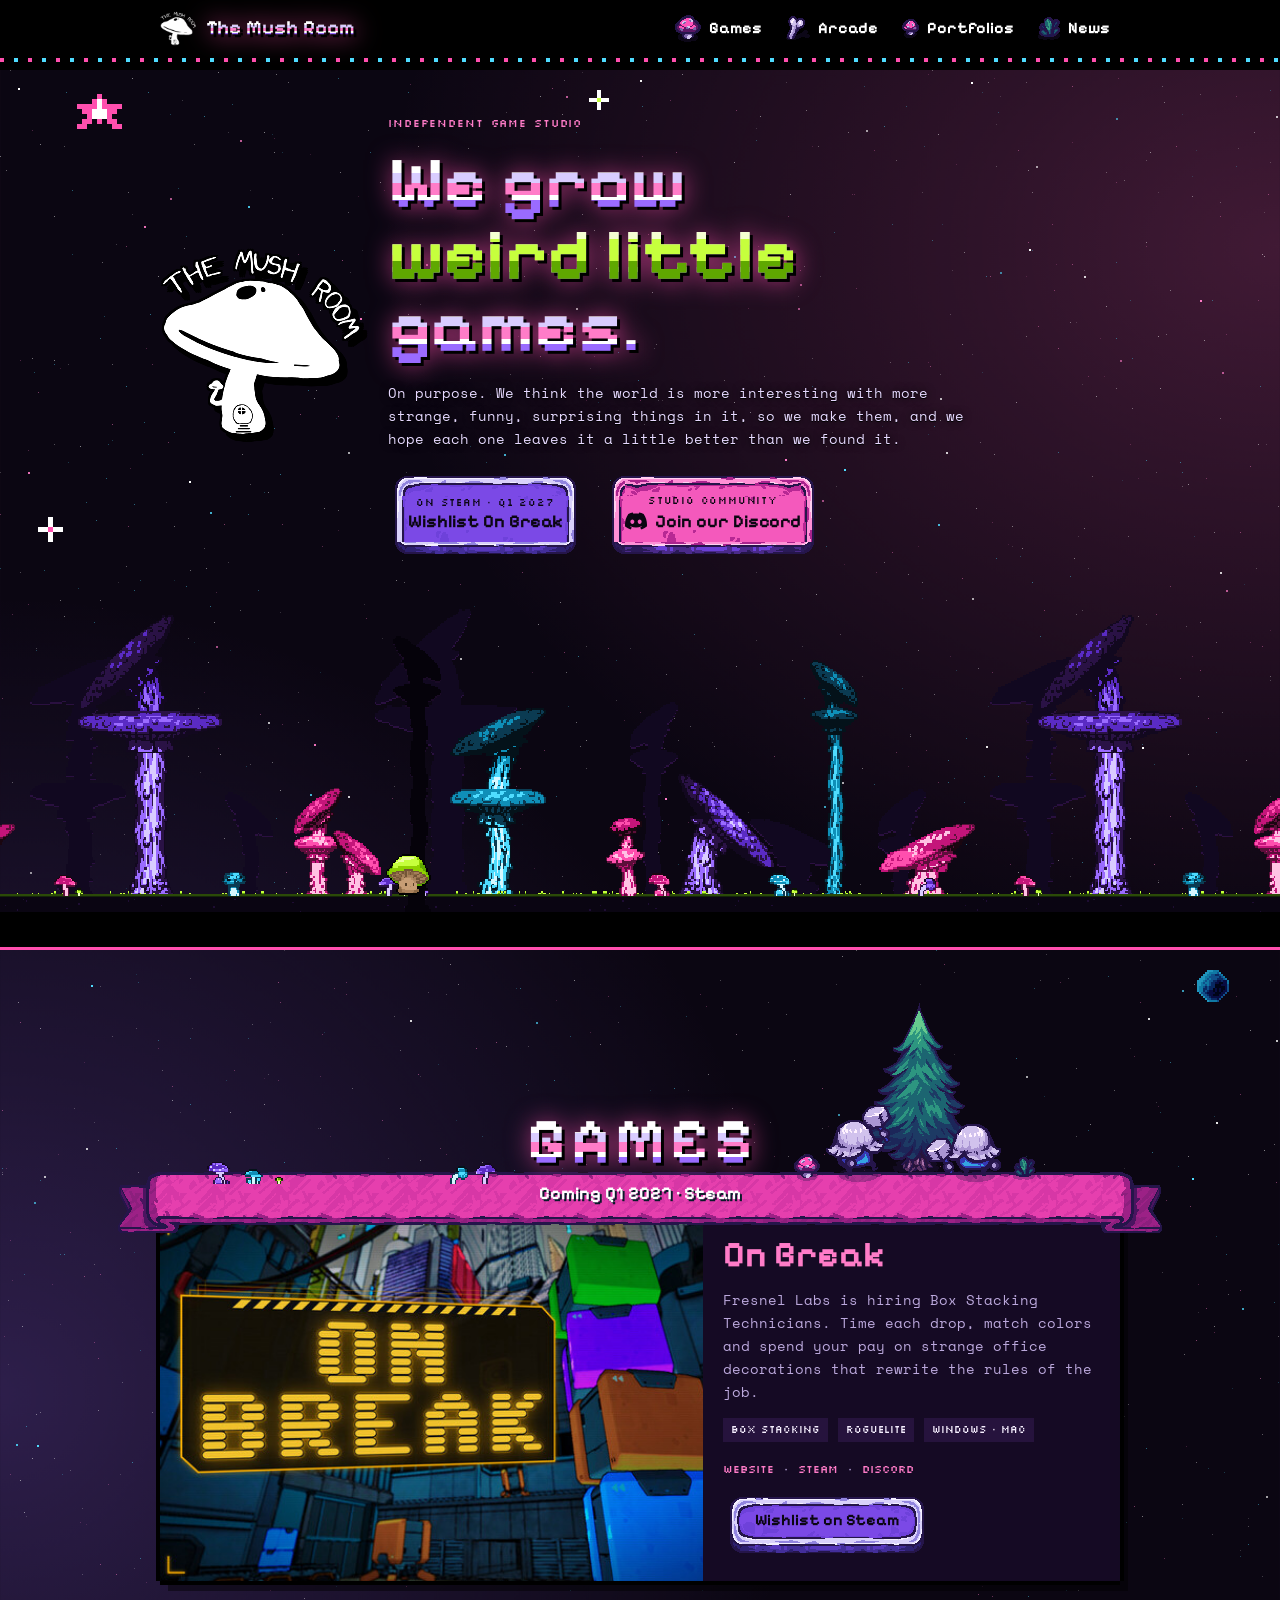
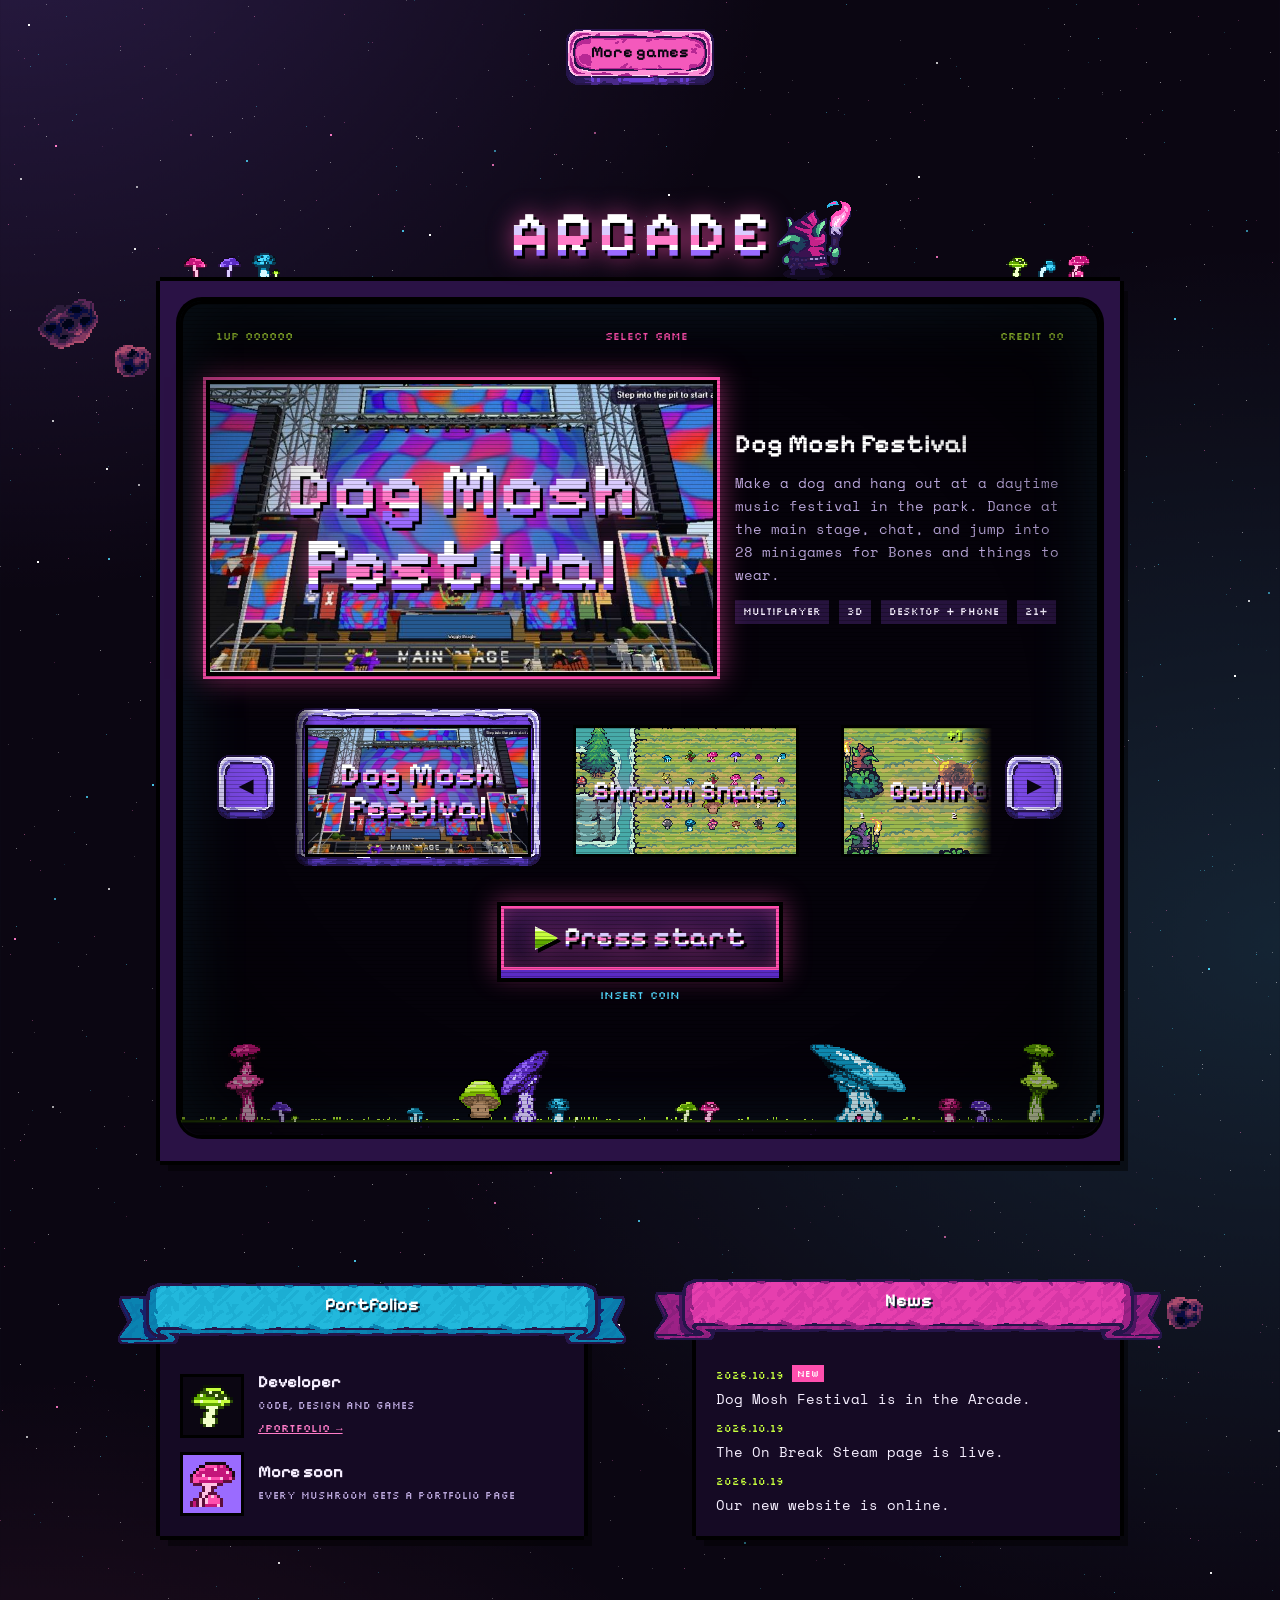
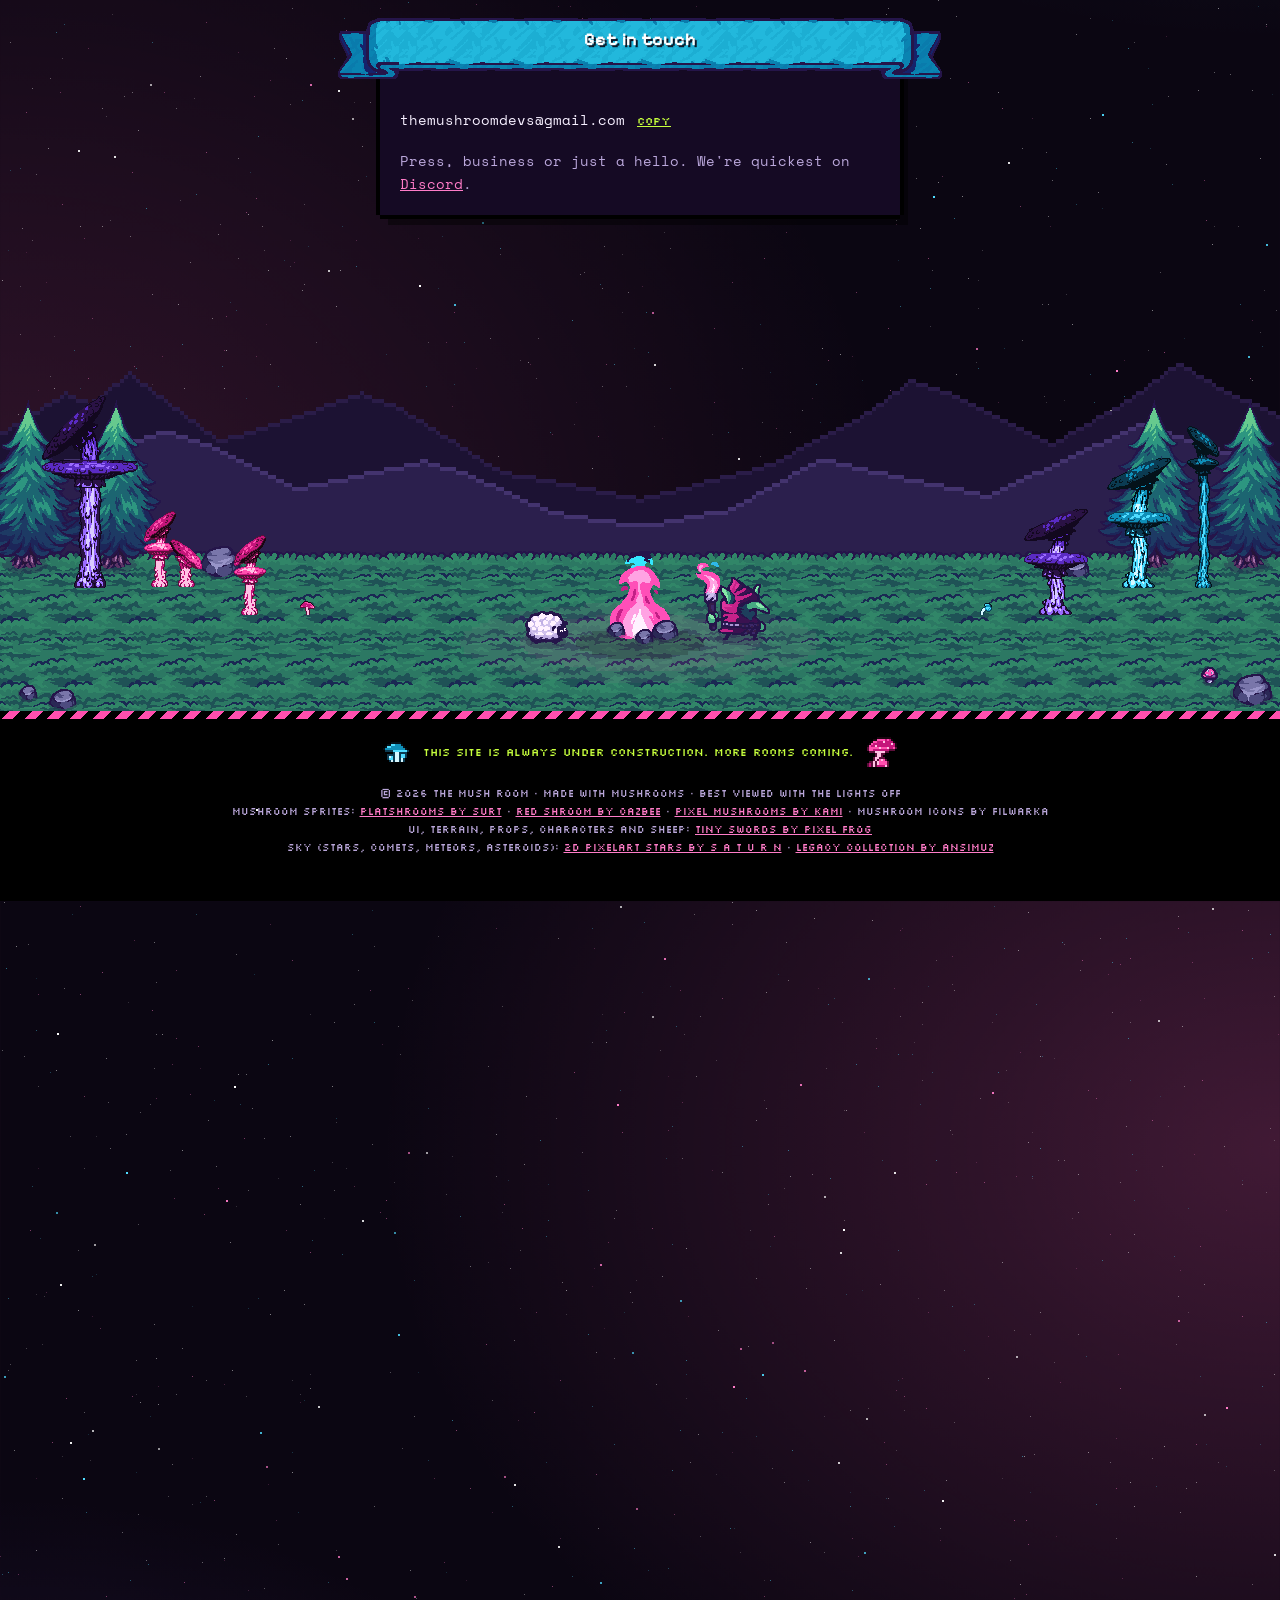
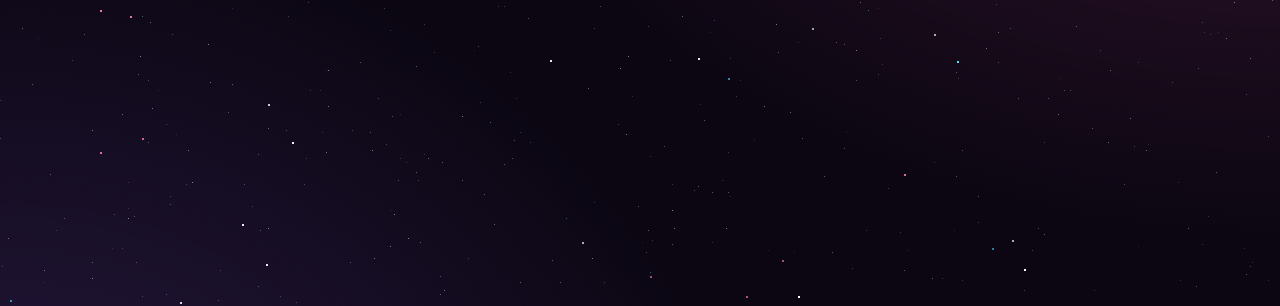
==== commit 0230745f: "Studio site: unified design (neon windows + Tiny Swords night), new arcade, games shelf, sky effects" ====
--- a/index.html
+++ b/index.html
@@ -4,8 +4,8 @@
 <meta charset="utf-8">
 <meta name="viewport" content="width=device-width, initial-scale=1, viewport-fit=cover">
 <title>The Mush Room</title>
-<meta name="description" content="The Mush Room is an independent game studio. On Break comes to Steam in Q1 2027, and you can play Dog Mosh Festival free in our Arcade.">
-<meta property="og:title" content="The Mush Room"><meta property="og:description" content="We grow weird little games. On Break is coming to Steam, and Dog Mosh Festival is playable free in the Arcade.">
+<meta name="description" content="The Mush Room is an independent game studio. On Break is on Steam (wishlist now, out Q1 2027), and our web games are free to play in the Arcade.">
+<meta property="og:title" content="The Mush Room"><meta property="og:description" content="We grow weird little games. Wishlist On Break on Steam and play our web games free in the Arcade.">
 <meta property="og:image" content="https://themushroomstudio.com/img/keyart.jpg"><meta property="og:url" content="https://themushroomstudio.com/">
 <meta name="theme-color" content="#0b0612">
 <link rel="icon" href="img/themushroom_white.png">
@@ -13,45 +13,426 @@
 <link rel="preconnect" href="https://fonts.googleapis.com">
 <link rel="preconnect" href="https://fonts.gstatic.com" crossorigin>
 <link rel="stylesheet" href="https://fonts.googleapis.com/css2?family=Pixelify+Sans:wght@400;600;700&family=Silkscreen&family=Space+Mono:wght@400;700&display=swap">
-<link rel="stylesheet" href="style.css">
+<style>:root{padding-top:env(safe-area-inset-top,0px);padding-bottom:env(safe-area-inset-bottom,0px)}body{margin:0;font:14px/1.4 system-ui,sans-serif}img{max-width:100%}[hidden]{display:none!important}</style>
 </head>
 <body>
+<style>
+/* =====================================================================================================
+   Studio site, unified mockup. One world: Candy Noir neon windows + chrome titles, Tiny Swords ribbons/buttons/
+   pointer/terrain (always 1x, never rotated or recoloured), the night forest banner, and the A2 arcade.
+   Three switches on the page (bottom-left pill, or hash tokens: day, edges, asis, nopill; the default is Night + Ground + Restyled):
+     A  palette   day | night      -> html.night      (JS swaps the ONE art prefix, TS, in the script below)
+     B  scenes    ground | edges   -> html.edges      (default "ground": a tree + pawns on the Games window, nothing under Get in touch,
+                                                       the footer is THE ground; edges: props stand on every frame)
+     C  arcade    as is | restyled -> html.restyled   (default restyled)
+   CSS groups: 0 BASE  1 TS SHARED  2 A2 ARCADE  3 FOOTER  4 B1 GROUND  5 B2 EDGES  6 C RESTYLED  7 MOCKUP PILL
+   ===================================================================================================== */
+
+/* ============================================ 0 BASE (neon core) ============================================ */
+:root { color-scheme: dark;
+  --sky: #0b0612; --sky-lo: #2a1245; --plum-2: #1a0e2a; --night: #000000;
+  --win: #150a24; --win-2: #26133d; --ink: #f6efff; --soft: #bba8dc; --line: #000000; --white: #ffffff;
+  --pink: #ff4fae; --pink-lo: #c4157a; --cyan: #4fdcff; --cyan-lo: #0f8fb8; --lime: #c6ff3d; --lime-lo: #5fa800; --violet: #9a6bff; --violet-lo: #5a2bc4;
+  --ground: radial-gradient(circle at 100% 0%, rgba(255,95,176,.32), transparent 38%), radial-gradient(circle at 104% 70%, rgba(79,220,255,.22), transparent 34%), radial-gradient(circle at 0% 108%, rgba(154,107,255,.34), transparent 42%), #0b0612;
+  --tile: none; --on-sky: #ffffff; --on-sky-soft: #e6d8ff; --on-night: #ffffff; --on-night-soft: #b9a6d9; --hl: #c6ff3d; --hl2: #ff7cc8; --btn-ink: #0b0612; --link: #ff7cc8; --link2: #c6ff3d;
+  --tsink: #0b1a2a;
+  --px: "Pixelify Sans", "Silkscreen", monospace; --lab: "Silkscreen", "Courier New", monospace; --mono: "Space Mono", ui-monospace, monospace }
+* { box-sizing: border-box }
+[hidden] { display: none !important }
+html, body { margin: 0 }
+body { position: relative; background: radial-gradient(900px 700px at 100% 6%, rgba(255,95,176,.22), transparent), radial-gradient(800px 800px at 0% 34%, rgba(154,107,255,.24), transparent), radial-gradient(900px 700px at 100% 62%, rgba(79,220,255,.14), transparent), radial-gradient(900px 800px at 0% 92%, rgba(255,95,176,.16), transparent), var(--sky); color: var(--on-sky); font: 14px/1.65 var(--mono); overflow-x: hidden }
+img { max-width: 100% }
+h1, h2, h3, p { margin: 0 }
+h2 { text-wrap: balance }
+.spr, .pixelated { image-rendering: pixelated }
+.spr { display: block }
+.gut { padding-left: max(16px, env(safe-area-inset-left, 0px)); padding-right: max(16px, env(safe-area-inset-right, 0px)) }
+.wrap { max-width: 960px; margin-inline: auto }
+/* ONE continuous sky for the whole page: a single star field canvas (#sky, no tiling) over one set of glows on body; sections are see-through */
+.starry { background: none }
+#sky { position: absolute; left: 0; top: 0; z-index: -1; pointer-events: none; image-rendering: pixelated }
+.toy { box-shadow: 0 -4px 0 var(--line), 0 4px 0 var(--line), -4px 0 0 var(--line), 4px 0 0 var(--line), 8px 10px 0 color-mix(in srgb, var(--line) 45%, transparent) }
+.copy { font: 400 11px/1 var(--lab); background: none; border: 0; color: var(--link2); cursor: pointer; padding: 8px 0; margin-left: 12px; text-decoration: underline }
+.lab { font: 400 11px/1 var(--lab); letter-spacing: .08em }
+.metal { font-family: var(--px) !important; font-weight: 700 !important; letter-spacing: .01em; color: transparent; text-shadow: none !important;
+  background: linear-gradient(180deg, #ffffff 0 36%, #d9ccff 36% 50%, #ff7cc8 50% 66%, #ffffff 66% 74%, #9a6bff 74%); -webkit-background-clip: text; background-clip: text; background-size: 100% 1em; line-height: 1 !important;
+  filter: drop-shadow(3px 3px 0 #000) drop-shadow(0 0 12px rgba(255,79,174,.6)) }
+.metal b { color: transparent; background: linear-gradient(180deg, #f4ffd1 0 38%, #c6ff3d 38% 68%, #5fa800 68%) 0 0 / 100% 1em; -webkit-background-clip: text; background-clip: text }
+section { padding-block: 56px }
+@media (prefers-reduced-motion: no-preference) { .bob { animation: bob 2.4s steps(4) infinite alternate } .twinkle { animation: tw 1.6s steps(2) infinite } .blink { animation: blink 1.1s steps(1) infinite } }
+@keyframes bob { to { transform: translateY(-10px) } }
+@keyframes tw { 50% { opacity: .2 } }
+@keyframes blink { 50% { opacity: 0 } }
+@keyframes scroll { to { background-position-x: -960px } }
+@keyframes run { to { background-position-x: -96px } }
+@keyframes chase { 50% { background-position-x: 14px } }
+@keyframes crawl { to { transform: translateX(-100%) } }
+
+/* top bar */
+.bar { position: relative; background: var(--night); padding-block: 8px 22px }   /* slim (owner, 2026-10-20): plain pixel-font links, no button art */
+.bar::after { content: ""; position: absolute; left: 0; right: 0; bottom: 8px; height: 4px;
+  background: linear-gradient(90deg, var(--pink) 0 4px, transparent 4px 14px, var(--cyan) 14px 18px, transparent 18px) 0 0 / 28px 4px repeat-x }
+@media (prefers-reduced-motion: no-preference) { .bar::after { animation: chase .5s steps(1) infinite } }
+.bar .wrap { display: flex; flex-wrap: nowrap; align-items: center; justify-content: space-between; gap: 12px 24px }
+.home { display: flex; align-items: center; gap: 10px; min-width: 0; white-space: nowrap; text-decoration: none; font-size: 20px }
+.home img { width: 36px; height: 36px; flex: none }
+.bar nav { display: flex; align-items: center; gap: 4px; flex: none }
+.bar nav .nl { display: inline-flex; align-items: center; gap: 8px; min-height: 40px; padding: 0 10px; font: 700 16px/1 var(--px); color: var(--on-night); text-decoration: none }
+.bar nav .nl:hover, .bar nav .nl:focus-visible { color: var(--lime) } .bar nav .nl.pink:hover, .bar nav .nl.pink:focus-visible { color: var(--hl2) }
+@media (max-width: 1040px) { .bar nav .spr { display: none } }
+@media (max-width: 720px) { .home span { display: none } }
+@media (max-width: 460px) { .bar nav .nl { padding: 0 7px; font-size: 14px } }
+
+/* hero + the night forest banner (Spore Nocturne: three parallax layers + the Red Shroom, shown at 1.5x, still under reduced motion) */
+.intro { position: relative; padding-block: 48px 0; overflow-x: clip }
+.intro .wrap { position: relative; display: grid; gap: 28px; align-items: center }
+@media (min-width: 820px) { .intro .wrap { grid-template-columns: auto 1fr } }
+.intro .logo { width: 200px; height: 200px; filter: drop-shadow(2px 0 0 var(--line)) drop-shadow(-2px 0 0 var(--line)) drop-shadow(0 2px 0 var(--line)) drop-shadow(0 -2px 0 var(--line)) drop-shadow(6px 6px 0 var(--line)) }
+.intro .txt { position: relative; display: grid; gap: 18px; min-width: 0 }
+.intro h1 { font-size: clamp(40px, 8vw, 72px); line-height: .95; max-width: 12ch }
+.intro p { max-width: 36rem; color: var(--on-sky-soft); text-shadow: 0 1px 0 #000, 0 0 8px #000 }
+.intro .btnrow { display: flex; flex-wrap: wrap; gap: 18px 22px; padding-top: 8px }
+.floaty { position: absolute; pointer-events: none }
+.forest { position: relative; height: 306px; overflow: hidden; image-rendering: pixelated; margin-top: 44px;
+  margin-left: calc(-1 * max(16px, env(safe-area-inset-left, 0px))); margin-right: calc(-1 * max(16px, env(safe-area-inset-right, 0px))) }
+.forest i { position: absolute; display: block }
+.forest .ly { inset: 0; background: 0 0 / 960px 306px repeat-x }
+.forest .back { background-image: url(img/forest/back.png) } .forest .mid { background-image: url(img/forest/mid.png) } .forest .front { background-image: url(img/forest/front.png) }
+.forest .runner { left: 30%; bottom: 16.5px; width: 48px; height: 48px; background: url(img/forest/runner.png) 0 0 / 96px 48px no-repeat }
+@media (prefers-reduced-motion: no-preference) {
+  .forest .back { animation: scroll 64s steps(640) infinite } .forest .mid { animation: scroll 32s steps(640) infinite } .forest .front { animation: scroll 12s steps(640) infinite }
+  .forest .runner { animation: run .28s steps(2) infinite } }
+.marquee { overflow: hidden; white-space: nowrap; font: 400 12px/1 var(--lab); color: var(--lime); padding-block: 13px; background: #000; box-shadow: inset 0 -3px 0 var(--pink) }
+.marquee span { display: inline-block; padding-left: 100% }
+@media (prefers-reduced-motion: no-preference) { .marquee span { animation: crawl 28s linear infinite; animation-delay: -10s } }
+
+/* ============================================ 1 TS SHARED (Pixel Frog art at 1x) ============================================
+   Every Tiny Swords file below is referenced through a custom property that the script fills from the single art prefix TS. */
+* , *::before, *::after { cursor: var(--ptr) 22 17, auto !important }
+canvas.scn { image-rendering: pixelated }
+.env canvas { display: block }
+.btn { display: inline-flex; align-items: center; justify-content: center; gap: 8px; height: 64px; padding: 0 0 18px; font: 700 16px/1 var(--px); text-decoration: none; cursor: pointer; white-space: nowrap;
+  color: var(--btn-ink); background: none; box-shadow: none; box-sizing: border-box; border-style: solid; border-color: transparent; border-width: 0 32px; image-rendering: pixelated;
+  border-image: var(--b3b) 0 32 fill / 0 32px / 0 repeat }
+.btn.pink { border-image-source: var(--b3r) }
+.btn:active { padding: 4px 0 14px; border-image-source: var(--b3bp) }
+.btn.pink:active { border-image-source: var(--b3rp) }
+.btn.big { flex-direction: column; height: auto; padding: 0 0 10px; border-width: 20px; align-items: center; gap: 4px; font-size: 18px; border-image: var(--b9b) 20 fill / 20px / 0 repeat }
+.btn.big small { font: 400 10px/1 var(--lab); letter-spacing: .08em }
+.btn .dcl { display: inline-flex; align-items: center; gap: 8px } .btn .dc { width: 22px; height: 22px; flex: none }   /* Discord mark (official glyph, linking to the server) */
+.btn.big.pink { border-image-source: var(--b9r) }
+.btn.big:active { padding: 4px 0 6px; border-image-source: var(--b9bp) }
+.btn.big.pink:active { border-image-source: var(--b9rp) }
+
+/* windows: dark violet body, toy frame, the ribbon IS the title bar (blue / red only) */
+.win { position: relative; background: var(--win); color: var(--ink); min-width: 0; display: flow-root; margin-top: 40px }
+.win .tb, .cabwin > .tb { position: relative; z-index: 3; box-sizing: border-box; height: 64px; margin: -34px -45px 0; padding: 0 0 22px; display: flex; justify-content: center; align-items: center;
+  font: 700 18px/1 var(--px); color: #fff; text-shadow: 2px 2px 0 var(--tsink); image-rendering: pixelated;
+  border-style: solid; border-color: transparent; border-width: 0 64px; border-image: var(--rib, var(--rb-blue)) 0 64 fill / 0 64px / 0 repeat }
+.win .wc { padding: 26px 20px 20px; display: grid; gap: 14px }
+.win h3 { font: 700 24px/1.05 var(--px) }
+.win p { color: var(--soft) }
+.win a { color: var(--link) } .win a.btn { color: var(--btn-ink) }
+.w-people, .product { --rib: var(--rb-blue) } .w-news { --rib: var(--rb-red) } .w-hello { --rib: var(--rb-blue) } .product { --rib: var(--rb-red) }
+.product .tb { margin-bottom: -26px }
+.product .art { display: block; width: 100%; aspect-ratio: 616 / 353; object-fit: cover; object-position: left center }   /* the ON BREAK sign is on the left and always stays whole */
+@media (min-width: 960px) { .product .inner { display: grid; grid-template-columns: 1.3fr 1fr } .product .art { height: 100%; aspect-ratio: auto } }
+.product h3 { font-size: 36px; color: var(--link) }
+/* Games shelf: every other game as a small window under the featured one, centred, closed until opened */
+.more { margin-top: 48px; text-align: center }
+.more > summary { list-style: none; margin-inline: auto } .more > summary::-webkit-details-marker { display: none }
+.more:not([open]) .o, .more[open] .c { display: none }
+.shelf { display: grid; grid-template-columns: repeat(auto-fit, minmax(min(100%, 260px), 300px)); justify-content: center; gap: 40px; margin-top: 40px; text-align: left }
+.gcard { margin-top: 0 }
+.gcard .wc { padding: 16px 18px 20px; align-content: start }
+.gcard h3 { font-size: 22px; margin: 0; color: var(--link) }
+.gcard p { margin: 0 }
+.tags { display: flex; flex-wrap: wrap; gap: 10px; margin: 0; padding: 0; list-style: none }
+.tags li { font: 400 10px/1 var(--lab); padding: 7px 8px; background: var(--win-2); color: var(--ink) }
+.submenu { display: flex; flex-wrap: wrap; font: 400 11px/1 var(--lab); padding: 0; margin: 0; list-style: none }
+.submenu li + li::before { content: "·"; color: var(--soft); padding: 0 10px }
+.submenu a { display: inline-block; padding: 8px 0; text-decoration: none }
+.submenu a:hover { text-decoration: underline }
+.member { display: grid; grid-template-columns: auto 1fr; gap: 14px; align-items: center }
+.member .ava { width: 64px; height: 64px; display: grid; place-items: center; background: var(--sky); box-shadow: inset 0 0 0 3px var(--line) }
+.member b { font: 700 17px/1.1 var(--px); display: block }
+.member span { font: 400 10px/1.4 var(--lab); color: var(--soft) }
+.member a { font: 400 11px/1 var(--lab); display: inline-block; padding: 8px 0 0 }
+.news { list-style: none; padding: 0; margin: 0; display: grid; gap: 14px }
+.news time { display: block; font: 400 10px/1 var(--lab); color: var(--link2); margin-bottom: 6px }
+.new { font: 400 9px/1 var(--lab); color: var(--white); background: var(--pink); padding: 3px 5px; margin-left: 8px; vertical-align: 2px }
+@media (prefers-reduced-motion: no-preference) { .new { animation: tw 1.2s steps(1) infinite } }
+.board { position: relative; display: grid; gap: 30px 60px }
+@media (min-width: 820px) { .board { grid-template-columns: 1fr 1fr; column-gap: 112px; align-items: end } .board.solo { grid-template-columns: minmax(0, 520px); justify-content: center } }
+
+/* section heads: the ribbon is the label, the chase-bulb rule runs from it */
+.sechead { position: relative; display: flex; align-items: center; justify-content: center; gap: 14px; margin-bottom: 52px; min-height: 64px }
+.sechead h2 { font-size: 30px; line-height: 1; margin: 0 }
+.sechead .spr { display: none }
+/* no dotted rule beside section headings (owner, 2026-10-20) */
+.sechead .rb { display: flex; align-items: center; justify-content: center; position: relative; z-index: 1; box-sizing: border-box; height: 64px; min-width: 192px; padding: 0 0 22px;
+  image-rendering: pixelated; border-style: solid; border-color: transparent; border-width: 0 64px; border-image: var(--rib, var(--rb-blue)) 0 64 fill / 0 64px / 0 repeat }
+@media (max-width: 819px) { .win { margin-inline: 29px } .win .tb, .cabwin > .tb { margin-inline: -37px } }
+
+.construct { position: relative; display: flex; align-items: center; gap: 14px; justify-content: center; padding: 26px 14px 0; font: 400 11px/1.4 var(--lab); color: var(--lime); background: #000 }
+.construct::before { content: ""; position: absolute; left: 0; right: 0; top: 0; height: 8px; background: repeating-linear-gradient(-45deg, var(--pink) 0 8px, #000 8px 16px) }
+footer { padding: 18px 16px 44px; text-align: center; font: 400 10px/1.8 var(--lab); color: var(--on-night-soft); background: var(--night) }
+footer a { color: var(--link) }
+
+/* ============================================ 2 A2 ARCADE ("Overgrown screen") ============================================ */
+.arcade { background: none }
+.tc { position: relative; display: block; width: 100%; aspect-ratio: 616 / 353; overflow: hidden; background: #000; container-type: inline-size }
+.tc > img { position: absolute; inset: 0; width: 100%; height: 100%; object-fit: cover }
+.tc .scan, .scan { position: absolute; inset: 0; pointer-events: none; background: repeating-linear-gradient(transparent 0 3px, rgba(0,0,0,.28) 3px 4px) }
+.tc.th img { position: absolute; inset: 0; width: 100%; height: 100%; object-fit: cover; image-rendering: pixelated }
+.tc.th img.ph { image-rendering: auto }   /* Dog Mosh is a photo, the other two are 1:1 game frames (nearest-neighbour only) */
+.tc.th::before { content: ""; position: absolute; inset: 0; background: linear-gradient(180deg, rgba(11,6,18,.3), rgba(11,6,18,.55)) }   /* slight dark scrim */
+.tc.th .t { position: absolute; inset: 0; display: grid; place-items: center; padding: 0 4cqw; text-align: center }
+.tc.th .t b { display: block; font-size: 12cqw; line-height: 1.02 }
+.tc.th .t b.two { font-size: 15cqw }
+.tc.soon { display: grid; place-content: center; justify-items: center; gap: 2.4cqw; background: repeating-linear-gradient(0deg, rgba(255,255,255,.07) 0 1px, transparent 1px 3px), repeating-linear-gradient(90deg, rgba(79,220,255,.06) 0 2px, transparent 2px 5px), var(--plum-2) }
+@media (prefers-reduced-motion: no-preference) { .tc.soon { animation: noise .3s steps(3) infinite } }
+@keyframes noise { 33% { background-position: 0 1px, 2px 0, 0 0 } 66% { background-position: 0 2px, 1px 0, 0 0 } }
+.tc.soon b { font: 700 9cqw/1 var(--px); color: var(--soft) }
+.tc.soon small { font: 400 max(9px, 4cqw)/1 var(--lab); color: var(--soft); letter-spacing: .14em; text-transform: uppercase }
+.crt { position: relative; margin: 14px 4px; padding: 16px; background: #05020a; border-radius: 22px;
+  box-shadow: inset 0 0 0 3px #000, inset 0 0 70px rgba(79,220,255,.16), 0 0 0 12px var(--plum-2), 0 0 0 16px #000, 0 0 44px 16px rgba(154,107,255,.3) }
+.crt::after { content: ""; position: absolute; inset: 0; border-radius: 22px; pointer-events: none;
+  background: repeating-linear-gradient(transparent 0 3px, rgba(0,0,0,.22) 3px 4px), radial-gradient(ellipse at 50% 50%, transparent 60%, rgba(0,0,0,.55)) }
+.hud { display: flex; justify-content: space-between; gap: 10px; font: 400 11px/1 var(--lab); color: var(--lime); padding: 4px 6px 16px; flex-wrap: wrap }
+.hud .mid { color: var(--pink) }
+.crt .sel { display: grid; gap: 22px; padding-top: 26px }
+@media (min-width: 820px) { .crt { padding: 26px 30px } .crt .sel { grid-template-columns: 1.5fr 1fr; align-items: center } }
+.crt .sel .tc { box-shadow: 0 0 0 4px #000, 0 0 0 7px var(--pink), 0 0 26px 7px rgba(255,79,174,.5) }
+.crt .info { display: grid; gap: 14px; min-width: 0 }
+.crt .info b { font: 700 26px/1 var(--px) }
+.crt .info p { color: var(--soft) }
+/* the carousel of games: Tiny Swords arrows either side, a scroll-snap row of cards, the picked card centred and ringed */
+.car { --cw: min(308px, calc(100cqw - 88px)); container-type: inline-size; display: grid; grid-template-columns: auto minmax(0, 1fr) auto; grid-template-areas: "p t n"; align-items: center; gap: 6px; padding: 30px 0 0 }
+.car > .cprev { grid-area: p } .car > .cnext { grid-area: n } .car > .track { grid-area: t }
+.cpos { display: none; grid-area: c; font: 400 10px/1 var(--lab); color: var(--soft); letter-spacing: .1em; text-align: center }
+.track { position: relative; display: flex; gap: 8px; margin: 0; padding: 6px calc(50% - (var(--cw) + 40px) / 2); overflow-x: auto; overscroll-behavior-x: contain; scroll-snap-type: x mandatory; scrollbar-width: none }
+.track::-webkit-scrollbar { display: none }
+/* desktop: no centring pad, so the row starts at the left arrow with no dead space; smaller cards fit about three across */
+@media (min-width: 820px) { .car { --cw: 220px } .track { padding: 6px 4px } .track .card { scroll-snap-align: start } }
+.track { -webkit-mask-image: linear-gradient(90deg, transparent, #000 28px, #000 calc(100% - 28px), transparent); mask-image: linear-gradient(90deg, transparent, #000 28px, #000 calc(100% - 28px), transparent) }
+.card { flex: none; display: block; width: calc(var(--cw) + 40px); margin: 0; padding: 0; border: 20px solid transparent; background: none; color: inherit; font: inherit; text-align: center; cursor: pointer; scroll-snap-align: center; image-rendering: pixelated }
+.card .tc { box-shadow: 0 0 0 3px #000 }
+.card:not(.on):hover .tc { filter: brightness(1.2) }
+.card.on { cursor: default }
+.card:focus-visible { outline: 3px solid var(--lime); outline-offset: 0 }
+.card.soon { cursor: default }
+.cbtn { display: grid; place-items: center; width: 72px; height: 72px; padding: 0 0 10px; border: 20px solid transparent; border-image: var(--b9b) 20 fill / 20px / 0 repeat; background: none; color: var(--btn-ink); font: 700 18px/1 var(--px); cursor: pointer; image-rendering: pixelated }
+.cbtn:active { padding: 4px 0 6px; border-image-source: var(--b9bp) }
+.cbtn:disabled { opacity: .4; cursor: default }
+.cbtn:focus-visible { outline: 3px solid var(--lime); outline-offset: 2px }
+@media (max-width: 819px) { .track { -webkit-mask-image: linear-gradient(90deg, transparent, #000 14px, #000 calc(100% - 14px), transparent); mask-image: linear-gradient(90deg, transparent, #000 14px, #000 calc(100% - 14px), transparent) } .car { grid-template-columns: auto 1fr auto; grid-template-areas: "t t t" "p c n"; row-gap: 4px } .cpos { display: block } .cbtn { width: 64px; height: 64px } }
+/* as is: A2's neon look (lime ring on the picked card, lime buttons) */
+html:not(.restyled) .card.on .tc { box-shadow: 0 0 0 3px #000, 0 0 0 6px var(--lime) }
+html:not(.restyled) .cbtn { width: 52px; height: 52px; padding: 0; border: 0; border-image: none; color: var(--sky); background: var(--lime); box-shadow: 0 -4px 0 #000, 0 4px 0 #000, -4px 0 0 #000, 4px 0 0 #000, 6px 8px 0 var(--violet-lo) }
+html:not(.restyled) .cbtn:active { transform: translate(4px, 5px); padding: 0 }
+html:not(.restyled) .car { gap: 14px }
+html.restyled .card.on { border-image: var(--b9b) 20 / 20px / 0 repeat }
+.press { display: flex; flex-direction: column; align-items: center; justify-content: center; gap: 10px; padding: 26px 0 16px; font: 400 11px/1 var(--lab); color: var(--cyan) }
+.sp { position: absolute; image-rendering: pixelated; pointer-events: none; z-index: 2 }
+.on-bezel { bottom: calc(100% + 16px) }
+.crt.grown { margin-top: 16px }
+.feat { position: relative }
+.crt .ground { position: relative; height: 96px; margin: 22px -16px -16px; overflow: hidden; border-radius: 0 0 20px 20px; image-rendering: pixelated }
+@media (min-width: 820px) { .crt .ground { margin: 22px -30px -26px } }
+.ground .ly { position: absolute; inset: 0; background: url(img/forest/strip.png) 0 0 / 960px 96px repeat-x }
+.ground .runner { position: absolute; left: 30%; bottom: 13.5px; width: 48px; height: 48px; background: url(img/forest/runner.png) 0 0 / 96px 48px no-repeat }
+@media (prefers-reduced-motion: no-preference) { .ground .ly { animation: scroll 12s steps(640) infinite } .ground .runner { animation: run .28s steps(2) infinite } }
+/* the in-screen player: a vaporwave Windows 95 window */
+.w95 { position: relative; z-index: 3; margin-top: 26px; padding: 4px; background: #eadcff; box-shadow: inset -3px -3px 0 #7a4fd6, inset 3px 3px 0 #fff, 0 0 0 3px #000, 0 0 30px rgba(255,113,206,.45) }
+.w95 .tb { display: flex; align-items: center; gap: 6px; height: 38px; padding: 0 5px 0 10px; font: 700 16px/1 var(--px); color: #fff; text-shadow: 2px 2px 0 #2a1245; background: linear-gradient(90deg, #ff71ce, #b967ff 55%, #01cdfe) }
+.w95 .tb img { width: 15px; image-rendering: pixelated }
+.w95 .ttl { flex: 1; min-width: 0; overflow: hidden; white-space: nowrap; text-overflow: ellipsis; padding-left: 2px }
+.w95 .tb button { width: 32px; height: 28px; display: grid; place-items: center; padding: 0 0 2px; border: 0; cursor: pointer; font: 700 18px/1 var(--mono); color: #2a1245; background: #eadcff;
+  box-shadow: inset -2px -2px 0 #7a4fd6, inset 2px 2px 0 #fff, 0 0 0 1px #2a1245 }
+.w95 .tb button:active { box-shadow: inset 2px 2px 0 #7a4fd6, inset -2px -2px 0 #fff, 0 0 0 1px #2a1245 }
+.w95 .scr95 { display: grid; margin-top: 4px; padding: 3px; background: var(--sky); box-shadow: inset 3px 3px 0 #7a4fd6, inset -3px -3px 0 #fff }
+.w95 iframe { display: block; width: 100%; aspect-ratio: 4 / 5; border: 0; background: var(--sky) }
+@media (pointer: coarse) { .w95 iframe { aspect-ratio: 3 / 5 } }
+@media (min-width: 820px) { .w95 iframe { aspect-ratio: auto; height: 600px } }
+.w95 .note { display: grid; gap: 14px; justify-items: center; text-align: center; padding: 30px 18px }
+.w95 .note b { font: 700 22px/1.1 var(--px); color: #2a1245 }
+.w95 .note p { color: #4b2b80; max-width: 26rem }
+.w95.full { position: fixed; inset: 0; z-index: 40; margin: 0; display: grid; grid-template-rows: auto 1fr;
+  padding: max(4px, env(safe-area-inset-top, 0px)) max(4px, env(safe-area-inset-right, 0px)) max(4px, env(safe-area-inset-bottom, 0px)) max(4px, env(safe-area-inset-left, 0px)) }
+.w95.full .scr95 { min-height: 0 }
+.w95.full iframe { height: 100%; aspect-ratio: auto }
+.ctrls { position: relative; z-index: 3; display: grid; gap: 12px; margin-top: 22px; padding: 16px; background: var(--win); box-shadow: 0 0 0 3px #000, inset 0 0 0 2px var(--sky-lo) }
+.ctrls .lab { color: var(--lime) }
+.ctrls dl { margin: 0; display: grid; grid-template-columns: auto 1fr; gap: 12px 16px; align-items: center }
+.ctrls dt { display: flex; flex-wrap: wrap; gap: 6px }
+.ctrls dd { margin: 0; color: var(--soft); font-size: 13px }
+.ctrls kbd { min-width: 26px; padding: 5px 7px 6px; text-align: center; font: 400 10px/1 var(--lab); color: var(--ink); background: var(--sky-lo); box-shadow: inset -2px -2px 0 #120a1e, inset 2px 2px 0 #4d2b80, 0 0 0 2px #000 }
+/* "as is" keeps A2's own neon lime button; Tiny Swords buttons take over in the restyled arcade (group 6) */
+html:not(.restyled) .crt .btn, html:not(.restyled) .w95 .btn { display: inline-flex; height: auto; min-height: 44px; padding: 0 18px; border: 0; border-image: none; font: 700 16px/1 var(--px); color: var(--sky); background: var(--lime);
+  box-shadow: 0 -4px 0 #000, 0 4px 0 #000, -4px 0 0 #000, 4px 0 0 #000, 6px 8px 0 var(--violet-lo) }
+html:not(.restyled) .crt .btn:active, html:not(.restyled) .w95 .btn:active { transform: translate(4px, 5px); padding: 0 18px; border-image: none }
+.cabwin { display: contents }
+
+/* ---- ARCADE heading: no banner (owner, 2026-10-20). The window frame wraps only the cabinet; the chrome ARCADE lettering, the little
+   mushrooms and an idle torch goblin all stand on the frame's top edge. ---- */
+#arcade { padding-top: 132px }
+.arctop { position: absolute; left: 0; right: 0; bottom: calc(100% + 4px); height: 0; pointer-events: none }
+.arctop .sp.on-bezel { bottom: 0 }
+.archead { position: absolute; left: 50%; bottom: 10px; transform: translateX(-50%); margin: 0; white-space: nowrap; font-size: clamp(38px, 9vw, 64px); letter-spacing: .08em; padding-left: .08em }
+.gob { position: absolute; left: calc(50% + clamp(108px, 23vw, 168px)); bottom: -62px; width: 192px; height: 192px; transform: translateX(-50%) scaleX(-1);
+  background: url(img/tinyswords_night/Factions/Goblins/Troops/Torch/Red/Torch_Red.png) 0 0 / 1344px 960px no-repeat; image-rendering: pixelated }   /* 1x, row 0 = idle, 7 frames; faces the lettering */
+@media (prefers-reduced-motion: no-preference) { .gob { animation: gobidle .8s steps(7) infinite } }
+@keyframes gobidle { to { background-position-x: -1344px } }
+@media (max-width: 819px) { .gob, .arctop .sp:nth-child(3), .arctop .sp:nth-child(4), .arctop .sp:nth-child(7) { display: none } }   /* phone: the lettering needs the middle, so only the outer mushrooms stay */
+/* Press start: a chunky neon plate whose label is the hero title's chrome lettering (.metal) */
+.psb { position: relative; display: inline-flex; align-items: center; justify-content: center; min-height: 64px; padding: 14px 34px 16px; margin-bottom: 10px; border: 0; cursor: pointer; font-size: 28px; color: #fff;
+  background: linear-gradient(180deg, #2a1245, #150a24);
+  box-shadow: inset 0 0 0 3px var(--pink), inset 0 0 26px rgba(255,79,174,.38), 0 8px 0 0 var(--violet-lo), 0 8px 0 4px #000, 0 0 0 4px #000, 0 0 26px 6px rgba(255,79,174,.4) }
+.psb:hover { background: linear-gradient(180deg, #38195c, #1d0e33) }
+.psb:active { transform: translateY(6px); box-shadow: inset 0 0 0 3px var(--lime), inset 0 0 26px rgba(198,255,61,.3), 0 2px 0 0 var(--violet-lo), 0 2px 0 4px #000, 0 0 0 4px #000, 0 0 20px 4px rgba(255,79,174,.3) }
+.psb:focus-visible { outline: 3px solid var(--lime); outline-offset: 12px }
+.psb .metal { display: block }
+@media (max-width: 819px) { .psb { padding: 14px 22px 16px; font-size: 24px } }
+
+/* ============================================ 3 FOOTER (THE ground: the starry page continues down into it, the land rises out of the bottom) ============================================ */
+.env { position: relative; overflow: hidden; line-height: 0 }
+.env canvas { max-width: none }
+
+/* ============================================ 4 GROUND (default) ============================================
+   No landscape strips between the panels. The Games window grows a tree out of its top edge (pawns chop it), the cabinet has its small
+   nothing else. The footer (group 3) is THE ground of the page. */
+.tier { position: relative; overflow-x: clip }
+.tier > .wrap { position: relative; z-index: 1 }
+html:not(.edges) #touch { padding-top: 20px; padding-bottom: 136px }
+.w-hello { z-index: 1 }
+html:not(.edges) .board { align-items: end }
+/* Games: the tree grows out of the ribbon, so the head row stops short of it and leaves it headroom */
+#games { padding-top: 216px }   /* the Games lettering, mushrooms and the tree all stand on the window's ribbon */
+.gtop { bottom: calc(100% - 12px); z-index: 1; padding: 0 }
+@media (max-width: 819px) { .gtop .sp:nth-child(n+2) { display: none } .gtop .sp:first-child { left: -30px !important } .gtop .archead { left: 8px; transform: none; font-size: 30px } }   /* phone: the tree takes the right, so the lettering sits left beside one mushroom */
+
+/* ============================================ 5 B2 PANEL EDGES ============================================
+   No terrain strips. Props and characters stand on the ribbon's top edge; small ledges hang off the lower corners. */
+.eg { display: none; position: absolute; pointer-events: none }
+html.edges .eg, .eg.on { display: block }
+.eg-top { left: 0; bottom: calc(100% - 12px) }
+.eg-bot { z-index: -1 }
+html.edges .win { margin-top: 130px }
+html.edges .w-news { margin-top: 190px }
+html.edges .board { align-items: start }
+html.edges #touch { padding-top: 0 }
+html.edges #collage, html.edges #touch { padding-bottom: 110px }
+@media (min-width: 820px) {
+  .eg-bot.l { left: -132px; bottom: -60px } .eg-bot.r { right: -132px; bottom: -60px }
+}
+@media (max-width: 819px) { .eg-bot { display: none !important } }
+
+/* ============================================ 6 C RESTYLED ARCADE ============================================
+   Same A2 function. The frame becomes a unified window (red ribbon title bar "Arcade", toy frame), buttons are Tiny Swords,
+   the picked slot gets a Tiny Swords frame. The cabinet has no base. Neon CRT + mushrooms stay. */
+html.restyled .cabwin { display: flow-root; position: relative; z-index: 1; background: var(--sky-lo); margin-top: 0; padding: 20px 20px 26px;
+  box-shadow: 0 -4px 0 var(--line), 0 4px 0 var(--line), -4px 0 0 var(--line), 4px 0 0 var(--line), 8px 10px 0 color-mix(in srgb, var(--line) 45%, transparent) }
+html.restyled .crt { margin: 0; box-shadow: inset 0 0 0 3px #000, inset 0 0 70px rgba(79,220,255,.16), 0 0 0 4px #000 }
+html.restyled .crt.grown { margin-top: 0 }
+html.restyled .on-bezel { bottom: calc(100% + 4px) }
+html.restyled .crt .btn, html.restyled .w95 .btn { border-image-source: var(--b3r) }
+@media (max-width: 819px) { html.restyled .cabwin { margin-inline: 8px; padding-inline: 12px } }
+}
+
+/* ============================================ 9 SKY EXTRAS (JS 9; every piece removable there) ============================================ */
+.skyfx { position: absolute; inset: 0; z-index: -1; pointer-events: none; overflow: hidden }
+.skyfx i, i.trail { position: absolute; display: block; image-rendering: pixelated; pointer-events: none }
+.tw, i.trail { width: 20px; height: 20px; background: url(img/space/stars_w.png) 0 0 / 220px 20px no-repeat }
+.tw.p, i.trail.p { background-image: url(img/space/stars_p.png) } .tw.c, i.trail.c { background-image: url(img/space/stars_c.png) }
+i.trail { position: fixed; z-index: 40; animation: twk .66s steps(11, jump-none) forwards }
+@keyframes twk { to { background-position-x: -200px } }
+.ast { position: absolute; z-index: 0; pointer-events: none; image-rendering: pixelated; width: 60px; height: 50px; background: url(img/space/ast1.png) center / contain no-repeat } .ast.ast2 { width: 36px; height: 32px; background-image: url(img/space/ast2.png) } .ast.planet { width: 32px; height: 32px; background-image: url(img/space/planet.png) }
+.comet { left: 0; top: 0; width: 114px; height: 36px; background: url(img/space/comet.png) 0 0 / 114px 36px no-repeat }
+.meteor { left: 0; top: 0; width: 68px; height: 52px; background: url(img/space/meteor.png) 0 0 / 204px 52px no-repeat; animation: met .3s steps(3) infinite }
+.shoot { left: 0; top: 0; width: 2px; height: 2px; background: #fff;   /* tiny shooting star: one pixel pair with a fading pixel tail (4px back, 1px up per step) */
+  box-shadow: -4px -1px 0 rgba(255,255,255,.75), -8px -2px 0 rgba(255,214,239,.55), -12px -3px 0 rgba(255,124,200,.4), -16px -4px 0 rgba(255,124,200,.25), -20px -5px 0 rgba(154,107,255,.15) }
+@keyframes met { to { background-position-x: -204px } }
+@keyframes drift { 0% { transform: translate(0, 0) } 100% { transform: translate(14px, -10px) } }
+@media (prefers-reduced-motion: no-preference) { .tw { animation: twk 2s steps(11, jump-none) infinite alternate } .ast { animation: drift 22s steps(22) infinite alternate } }
+@media (max-width: 899px) { .ast { display: none } }
+
+/* ============================================ 7 MOCKUP PILL (not part of the design) ============================================ */
+.mx { position: fixed; left: max(16px, env(safe-area-inset-left, 0px)); bottom: 16px; z-index: 50; display: flex; flex-wrap: wrap; align-items: stretch; gap: 8px 10px; max-width: calc(100vw - 32px); padding: 8px 10px; background: var(--night); color: var(--on-night); font: 400 9px/1 var(--lab);
+  box-shadow: 0 -4px 0 var(--line), 0 4px 0 var(--line), -4px 0 0 var(--line), 4px 0 0 var(--line), 6px 8px 0 color-mix(in srgb, var(--line) 45%, transparent) }
+.mx .g { display: flex; align-items: center; gap: 0 } .mx .g span { padding-right: 8px; color: var(--on-night-soft); letter-spacing: .08em }
+.mx button { font: 700 12px/1 var(--px); min-height: 32px; min-width: 40px; padding: 0 9px; border: 0; background: var(--sky-lo); color: var(--on-night); cursor: pointer }
+.mx button[aria-pressed="true"] { background: var(--lime); color: var(--btn-ink) }
+@media (max-width: 600px) { .mx { gap: 6px; padding: 6px 8px } .mx .g span { display: none } .mx button { padding: 0 6px; min-width: 0; font-size: 11px; min-height: 30px } }
+html.nopill .mx, html.gfull .mx { display: none }
+</style>
+<script>
+/* ---- early: variant state from the hash + the ONE Tiny Swords art prefix (TS). Runs before the body paints. ---- */
+const TSDIR = { day: 'img/tinyswords/', night: 'img/tinyswords_night/' };   // swap the folder = swap the palette
+const MODES = ['night', 'edges', 'restyled', 'nopill'];
+const mode = { night: true, edges: false, restyled: true, nopill: true };   // defaults: Night + Ground + Restyled
+const TOKENS = { day: ['night', false], night: ['night', true], ground: ['edges', false], edges: ['edges', true], asis: ['restyled', false], restyled: ['restyled', true], nopill: ['nopill', true] };
+location.hash.slice(1).split(/[-,+&]/).forEach(t => { if (t in TOKENS) mode[TOKENS[t][0]] = TOKENS[t][1]; });
+const root = document.documentElement;
+MODES.forEach(m => root.classList.toggle(m, mode[m]));
+let TS = mode.night ? TSDIR.night : TSDIR.day;
+const TSVARS = { ptr: 'UI/Pointers/01.png', 'rb-blue': 'UI/Ribbons/Ribbon_Blue_3Slides.png', 'rb-red': 'UI/Ribbons/Ribbon_Red_3Slides.png',
+  b3b: 'UI/Buttons/Button_Blue_3Slides.png', b3bp: 'UI/Buttons/Button_Blue_3Slides_Pressed.png', b3r: 'UI/Buttons/Button_Red_3Slides.png', b3rp: 'UI/Buttons/Button_Red_3Slides_Pressed.png',
+  b9b: 'UI/Buttons/Button_Blue_9Slides.png', b9bp: 'UI/Buttons/Button_Blue_9Slides_Pressed.png', b9r: 'UI/Buttons/Button_Red_9Slides.png', b9rp: 'UI/Buttons/Button_Red_9Slides_Pressed.png' };
+function applyTSVars() {
+  for (const k in TSVARS) root.style.setProperty('--' + k, 'url(' + TS + TSVARS[k] + ')');
+  document.querySelectorAll('img[data-ts]').forEach(i => { i.src = TS + i.dataset.ts; });
+}
+applyTSVars();
+function rng(seed) { return () => (seed = (seed * 16807) % 2147483647) / 2147483647; }
+(function () {   // one star field the size of the whole page, never tiled: seeded, so the same page gets the same sky
+  const cv = document.createElement('canvas'); cv.id = 'sky'; cv.setAttribute('aria-hidden', 'true'); const stars = ['#ffffff', '#ff7cc8', '#4fdcff', '#ffffff'];
+  function paint() {
+    const W = document.documentElement.clientWidth, H = document.documentElement.scrollHeight; if (cv.width === W && cv.height === H) return;
+    cv.width = W; cv.height = H; cv.style.width = W + 'px'; cv.style.height = H + 'px';
+    const t = cv.getContext('2d');
+    for (let y0 = 0, band = 0; y0 < H; y0 += 512, band++) { const r = rng(9 + band * 7919);   // seeded per 512px band: a taller page adds stars below, never reshuffles the ones above
+      for (let i = 0, n = Math.round(W * 512 / 1400); i < n; i++) { const big = r() < .06; t.fillStyle = stars[i % 4]; t.globalAlpha = big ? .55 + r() * .4 : .15 + r() * .35;
+        t.fillRect(Math.floor(r() * W / 2) * 2, y0 + Math.floor(r() * 256) * 2, big ? 2 : 1, big ? 2 : 1); } }
+  }
+  addEventListener('DOMContentLoaded', () => { document.body.prepend(cv); paint(); });
+  addEventListener('load', paint); let rz; addEventListener('resize', () => { clearTimeout(rz); rz = setTimeout(paint, 150); });
+  new ResizeObserver(() => paint()).observe(document.documentElement);
+})();
+</script>
+
 <div class="bar gut">
   <div class="wrap">
-    <a class="home" href="#top"><img src="img/themushroom_white.png" alt="">The Mush Room</a>
-    <nav aria-label="Sections"><a href="#games">Games</a><a href="#arcade">Arcade</a><a href="#people">Portfolios</a><a href="#news">News</a></nav>
+    <a class="home" href="#top"><img src="img/themushroom_white.png" alt=""><span class="metal">The Mush Room</span></a>
+    <nav aria-label="Sections"><a class="nl" href="#games"><img class="spr" src="img/tinyswords_night/Icons/deco02.png" data-ts="Icons/deco02.png" width="26" height="27" alt="">Games</a><a class="nl pink" href="#arcade"><img class="spr" src="img/tinyswords_night/Icons/deco15.png" data-ts="Icons/deco15.png" width="24" height="24" alt="">Arcade</a><a class="nl" href="#people"><img class="spr" src="img/tinyswords_night/Icons/deco01.png" data-ts="Icons/deco01.png" width="17" height="19" alt="">Portfolios</a><a class="nl pink" href="#news"><img class="spr" src="img/tinyswords_night/Icons/deco10.png" data-ts="Icons/deco10.png" width="22" height="23" alt="">News</a></nav>
   </div>
 </div>
 
 <header class="intro gut starry" id="top">
   <i class="floaty bob" data-s="star" data-t="P" data-z="5" style="left:6%;top:24px"></i>
   <i class="floaty twinkle" data-s="spark" data-z="4" style="left:46%;top:20px"></i>
-  <i class="floaty bob" data-s="skull" data-t="P" data-z="6" style="right:5%;bottom:356px;animation-delay:-1s"></i>
   <i class="floaty twinkle" data-s="spark" data-t="P" data-z="5" style="left:3%;bottom:370px;animation-delay:-.8s"></i>
   <div class="wrap">
     <img class="logo" src="img/themushroom_white.png" alt="The Mush Room logo: a white mushroom with a little door">
     <div class="txt">
-      <a class="nowplaying" href="#arcade">Now playing<small>Dog Mosh Festival ▶</small></a>
       <span class="lab" style="color:var(--hl2)">Independent game studio</span>
       <h1 class="metal">We grow <b>weird little</b> games.</h1>
-      <p>The Mush Room makes games for Steam and for your browser. On Break comes to Steam in Q1 2027, and you can play Dog Mosh Festival right here in the Arcade today.</p>
-      <div class="btnrow"><a class="btn" href="https://store.steampowered.com/app/4739760/On_Break/">Wishlist On Break</a><a class="btn pink" href="#arcade">Play in the Arcade</a></div>
+      <p>On purpose. We think the world is more interesting with more strange, funny, surprising things in it, so we make them, and we hope each one leaves it a little better than we found it.</p>
+      <div class="btnrow"><a class="btn big" href="https://store.steampowered.com/app/4739760/On_Break/"><small>On Steam · Q1 2027</small>Wishlist On Break</a><a class="btn big pink" href="https://discord.gg/v4pTnjqYbq"><small>Studio community</small><span class="dcl"><svg class="dc" viewBox="0 0 24 24" aria-hidden="true"><path fill="currentColor" d="M20.317 4.3698a19.7913 19.7913 0 00-4.8851-1.5152.0741.0741 0 00-.0785.0371c-.211.3753-.4447.8648-.6083 1.2495-1.8447-.2762-3.68-.2762-5.4868 0-.1636-.3933-.4058-.8742-.6177-1.2495a.077.077 0 00-.0785-.037 19.7363 19.7363 0 00-4.8852 1.515.0699.0699 0 00-.0321.0277C.5334 9.0458-.319 13.5799.0992 18.0578a.0824.0824 0 00.0312.0561c2.0528 1.5076 4.0413 2.4228 5.9929 3.0294a.0777.0777 0 00.0842-.0276c.4616-.6304.8731-1.2952 1.226-1.9942a.076.076 0 00-.0416-.1057c-.6528-.2476-1.2743-.5495-1.8722-.8923a.077.077 0 01-.0076-.1277c.1258-.0943.2517-.1923.3718-.2914a.0743.0743 0 01.0776-.0105c3.9278 1.7933 8.18 1.7933 12.0614 0a.0739.0739 0 01.0785.0095c.1202.099.246.1981.3728.2924a.077.077 0 01-.0066.1276 12.2986 12.2986 0 01-1.873.8914.0766.0766 0 00-.0407.1067c.3604.698.7719 1.3628 1.225 1.9932a.076.076 0 00.0842.0286c1.961-.6067 3.9495-1.5219 6.0023-3.0294a.077.077 0 00.0313-.0552c.5004-5.177-.8382-9.6739-3.5485-13.6604a.061.061 0 00-.0312-.0286zM8.02 15.3312c-1.1825 0-2.1569-1.0857-2.1569-2.419 0-1.3332.9555-2.4189 2.157-2.4189 1.2108 0 2.1757 1.0952 2.1568 2.419 0 1.3332-.9555 2.4189-2.1569 2.4189zm7.9748 0c-1.1825 0-2.1569-1.0857-2.1569-2.419 0-1.3332.9554-2.4189 2.1569-2.4189 1.2108 0 2.1757 1.0952 2.1568 2.419 0 1.3332-.946 2.4189-2.1568 2.4189Z"/></svg>Join our Discord</span></a></div>
     </div>
   </div>
   <div class="forest" aria-hidden="true"><i class="ly back"></i><i class="ly mid"></i><i class="ly front"></i><i class="runner"></i></div>
 </header>
 
-<div class="marquee" aria-hidden="true"><span>★ NEW IN THE ARCADE: DOG MOSH FESTIVAL ★ ON BREAK is on Steam, wishlist it now ★ new website online ★ more web games growing in the cellar ★</span></div>
-
-<section class="gut starry has-strip" id="games">
+<div class="marquee" aria-hidden="true"><span>★ NEW: ON BREAK'S STEAM PAGE IS LIVE, wishlist it now ★ more web games growing in the cellar ★ Dog Mosh Festival is in the arcade ★ new website online ★</span></div>
+
+<section class="gut starry tier" id="games">
   <div class="wrap">
-    <div class="sechead"><i data-s="skull" data-z="5"></i><h2 class="metal">Games</h2></div>
-    <article class="win product toy" style="--tb1:var(--cyan-lo);--tb2:var(--violet)">
-      <div class="tb">on_break.exe <i><b></b><b></b></i></div>
+    <article class="win product toy">
+      <div class="tb">Coming Q1 2027 · Steam<div class="arctop gtop"><img class="sp on-bezel" src="img/sprites/kami6_violet.png" style="left:28px;width:30px" alt=""><img class="sp on-bezel" src="img/sprites/kami5_cyan.png" style="left:64px;width:26px" alt=""><img class="sp on-bezel" src="img/sprites/sprout_lime.png" style="left:96px;width:10px" alt=""><img class="sp on-bezel" src="img/sprites/kami1_cyan.png" style="left:calc(50% - 190px);width:24px" alt=""><img class="sp on-bezel" src="img/sprites/kami0_violet.png" style="left:calc(50% - 166px);width:30px" alt=""><h2 class="metal archead">GAMES</h2></div><canvas class="scn eg eg-top on" data-scene="et-games"></canvas></div>
       <div class="inner">
-        <img class="art" src="img/keyart.jpg" alt="On Break: a tall stack of colored boxes in a cel-shaded office">
+        <img class="art" src="img/onbreak_capsule.jpg" alt="On Break title card: the ON BREAK sign beside a tall stack of colored boxes">
         <div class="wc">
-          <span class="lab" style="color:var(--link2)">Coming Q1 2027 · Steam</span>
           <h3>On Break</h3>
           <p>Fresnel Labs is hiring Box Stacking Technicians. Time each drop, match colors and spend your pay on strange office decorations that rewrite the rules of the job.</p>
           <ul class="tags"><li>Box stacking</li><li>Roguelite</li><li>Windows · Mac</li></ul>
@@ -60,49 +441,90 @@
         </div>
       </div>
     </article>
+    <!-- the shelf: every other game is one more .gcard (newest game takes the big window above). Closed until the visitor opens it. -->
+    <details class="more">
+      <summary class="btn pink"><span class="c">More games</span><span class="o">Fewer games</span></summary>
+      <div class="shelf">
+        <article class="win toy gcard">
+          <div class="tc th"><img class="ph" src="img/dogmosh.jpg" alt="Dog Mosh Festival: dogs dancing at a festival stage"></div>
+          <div class="wc"><h3>Dog Mosh Festival</h3><p>Make a dog and hang out at a daytime music festival in the park, with 28 minigames.</p><div><a class="btn" href="#arcade">Play in the arcade</a></div></div>
+        </article>
+        <article class="win toy gcard">
+          <div class="tc th"><img src="img/thumbs/shroomsnake.png" alt="Shroom Snake: the mushroom guy and his tail on a little island"></div>
+          <div class="wc"><h3>Shroom Snake</h3><p>Our little test game: eat mushrooms and wear every one as a tail. Don't bite it.</p><div><a class="btn" href="#arcade">Play in the arcade</a></div></div>
+        </article>
+        <article class="win toy gcard">
+          <div class="tc th"><img src="img/thumbs/goblinbop.png" alt="Goblin Bop: torch goblins popping out of bushes"></div>
+          <div class="wc"><h3>Goblin Bop</h3><p>Bop the torch goblins before they light the fire. 30-second rounds, three lives.</p><div><a class="btn" href="#arcade">Play in the arcade</a></div></div>
+        </article>
+        <article class="win toy gcard">
+          <div class="tc soon"><b>???</b><small>Growing in the cellar</small></div>
+          <div class="wc"><h3>Next game</h3><p>Something new is sprouting. Follow along on <a href="https://discord.gg/v4pTnjqYbq">Discord</a>.</p></div>
+        </article>
+      </div>
+    </details>
   </div>
-  <div class="strip" aria-hidden="true"><i class="ly"></i><i class="runner"></i></div>
 </section>
 
-<section class="gut arcade has-strip" id="arcade">
+<section class="gut arcade tier" id="arcade">
   <div class="wrap">
-    <div class="sechead"><i data-s="joy" data-z="4"></i><h2 class="metal">Arcade</h2></div>
-    <div class="cab toy">
-      <div class="marq"><span class="metal">Dog Mosh Festival</span></div>
-      <div class="screen"><img src="img/dogmosh.jpg" alt="Dog Mosh Festival: dogs dance in front of a giant festival main stage with psychedelic screens"></div>
-      <div class="info">
-        <span class="live"><i></i>Playable now · free · in your browser</span>
-        <p>Make a dog and hang out at a daytime music festival in the park. Dance at the main stage, chat, and jump into 28 minigames for Bones and things to wear.</p>
-        <ul class="tags"><li>Multiplayer</li><li>3D</li><li>Desktop + phone</li><li class="age">21+</li></ul>
-        <div><button class="btn" data-play>▶ Play now</button></div>
+    <div class="cabwin">
+      <div class="arctop"><img class="sp on-bezel" src="img/sprites/kami3_pink.png" style="left:24px;width:30px" alt=""><img class="sp on-bezel" src="img/sprites/kami0_violet.png" style="left:58px;width:30px" alt=""><img class="sp on-bezel" src="img/sprites/bud_cyan.png" style="left:92px;width:16px" alt=""><img class="sp on-bezel" src="img/sprites/sprout_lime.png" style="left:112px;width:10px" alt=""><img class="sp on-bezel" src="img/sprites/kami8_pink.png" style="right:30px;width:30px" alt=""><img class="sp on-bezel" src="img/sprites/kami1_cyan.png" style="right:64px;width:24px" alt=""><img class="sp on-bezel" src="img/sprites/kami9_lime.png" style="right:92px;width:14px" alt=""><h2 class="metal archead">ARCADE</h2><i class="gob" aria-hidden="true"></i></div>
+      <!-- ===== A2 "Overgrown screen" (kept as built) ===== -->
+      <div class="crt grown">
+        <div class="hud"><span>1UP 000000</span><span class="mid blink">Select game</span><span>Credit 00</span></div>
+        <div class="sel" data-pane="dm">
+          <div class="feat"><div class="tc th"><img class="ph" src="img/dogmosh.jpg" alt=""><div class="t"><b class="metal two">Dog Mosh<br>Festival</b></div></div></div>
+          <div class="info"><b>Dog Mosh Festival</b><p>Make a dog and hang out at a daytime music festival in the park. Dance at the main stage, chat, and jump into 28 minigames for Bones and things to wear.</p>
+            <ul class="tags"><li>Multiplayer</li><li>3D</li><li>Desktop + phone</li><li class="age">21+</li></ul></div>
+        </div>
+        <div class="sel" data-pane="ss" hidden>
+          <div class="feat"><div class="tc th"><img src="img/thumbs/shroomsnake.png" alt=""><div class="t"><b class="metal">Shroom Snake</b></div></div></div>
+          <div class="info"><b>Shroom Snake</b><p>Our little test game: steer the mushroom guy around the grid, eat mushrooms and wear every one as a tail. Don't bite it.</p>
+            <ul class="tags"><li>Snake</li><li>Desktop + phone</li><li>Free</li></ul></div>
+        </div>
+        <div class="sel" data-pane="gb" hidden>
+          <div class="feat"><div class="tc th"><img src="img/thumbs/goblinbop.png" alt=""><div class="t"><b class="metal">Goblin Bop</b></div></div></div>
+          <div class="info"><b>Goblin Bop</b><p>Our second test game: torch goblins pop out of the bushes, bop them before they light the fire. 30-second rounds, three lives, and the goblins get faster as you go.</p>
+            <ul class="tags"><li>Whack-a-goblin</li><li>Desktop + phone</li><li>Free</li></ul></div>
+        </div>
+        <div class="w95" id="w95" hidden role="region" aria-label="Game player">
+          <div class="tb"><img src="img/sprites/kami3_pink.png" alt=""><span class="ttl" id="w95name">Game</span><button id="w95full" aria-label="Full screen" title="Full screen">▢</button><button id="w95close" aria-label="Close the game" title="Close">×</button></div>
+          <div class="scr95" id="w95stage"></div>
+        </div>
+        <div class="ctrls" id="ctrls" hidden><span class="lab">Controls</span><dl id="ctrlist"></dl></div>
+        <div class="car" role="group" aria-roledescription="carousel" aria-label="Choose a game">
+          <button class="cbtn cprev" id="cprev" type="button" aria-label="Previous game"><span aria-hidden="true">◀</span></button>
+          <div class="track" id="track">
+            <button class="card on" type="button" data-pick="dm" aria-pressed="true"><span class="tc th"><img class="ph" src="img/dogmosh.jpg" alt=""><span class="t"><b class="metal two">Dog Mosh<br>Festival</b></span></span></button>
+            <button class="card" type="button" data-pick="ss" aria-pressed="false"><span class="tc th"><img src="img/thumbs/shroomsnake.png" alt=""><span class="t"><b class="metal">Shroom Snake</b></span></span></button>
+            <button class="card" type="button" data-pick="gb" aria-pressed="false"><span class="tc th"><img src="img/thumbs/goblinbop.png" alt=""><span class="t"><b class="metal">Goblin Bop</b></span></span></button>
+            <div class="card soon" role="group" aria-label="Jam vault, coming soon"><span class="tc soon"><b>Jam vault</b><small>Coming soon</small></span></div>
+          </div>
+          <span class="cpos" id="cpos" aria-live="polite">1 / 4</span>
+          <button class="cbtn cnext" id="cnext" type="button" aria-label="Next game"><span aria-hidden="true">▶</span></button>
+        </div>
+        <div class="press"><button class="psb" id="a2start" type="button"><span class="metal"><b>▶</b> Press start</span></button><span class="blink">Insert coin</span></div>
+        <div class="ground"><i class="ly"></i><i class="runner"></i></div>
       </div>
     </div>
-
-    <div class="rowhead">All web games <span>free · no install</span></div>
-    <div class="icons">
-      <button class="icon" data-play><div class="tile toy"><img src="img/dogmosh.jpg" alt=""><span class="badge">Play</span></div>Dog Mosh Festival<small>Multiplayer · 21+</small></button>
-      <div class="icon empty"><div class="tile toy"><i data-s="cart" data-t="C" data-z="5"></i></div>Insert coin<small>Next game</small></div>
-      <div class="icon empty"><div class="tile toy"><i data-s="cart" data-t="P" data-z="5"></i></div>Insert coin<small>Growing…</small></div>
-      <div class="icon empty"><div class="tile toy"><i data-s="cart" data-t="V" data-z="5"></i></div>Jam vault<small>Old jam games</small></div>
-    </div>
   </div>
-  <div class="strip b" aria-hidden="true"><i class="ly"></i><i class="runner"></i></div>
 </section>
 
-<section class="gut starry" id="collage">
+<section class="gut starry tier" id="collage">
   <div class="wrap board">
     <div class="win w-people toy" id="people">
-      <div class="tb">portfolios.html <i><b></b><b></b></i></div>
+      <canvas class="scn eg eg-bot l" data-scene="eb-people"></canvas>
+      <div class="tb">Portfolios<canvas class="scn eg eg-top" data-scene="et-people"></canvas></div>
       <div class="wc">
-        <h3>Portfolios</h3>
-        <div class="member"><div class="ava"><i data-s="shroom" data-z="4"></i></div><div><b>Developer</b><span>Code, design and games</span><br><a href="portfolio/">/portfolio →</a></div></div>
-        <div class="member"><div class="ava" style="background:var(--violet)"><i data-s="shroom" data-t="P" data-z="4"></i></div><div><b>More soon</b><span>Every mushroom gets a portfolio page</span></div></div>
+        <div class="member"><div class="ava"><img class="spr" src="img/sprites/kami9_lime.png" style="width:42px" alt=""></div><div><b>Developer</b><span>Code, design and games</span><br><a href="portfolio/">/portfolio →</a></div></div>
+        <div class="member"><div class="ava" style="background:var(--violet)"><img class="spr" src="img/sprites/kami8_pink.png" style="width:45px" alt=""></div><div><b>More soon</b><span>Every mushroom gets a portfolio page</span></div></div>
       </div>
     </div>
     <div class="win w-news toy" id="news">
-      <div class="tb">spore_log.txt <i><b></b><b></b></i></div>
+      <canvas class="scn eg eg-bot r" data-scene="eb-news"></canvas>
+      <div class="tb">News<canvas class="scn eg eg-top" data-scene="et-news"></canvas></div>
       <div class="wc">
-        <h3>News</h3>
         <ul class="news">
           <li><time>2026.10.19<span class="new">NEW</span></time>Dog Mosh Festival is in the Arcade.</li>
           <li><time>2026.10.19</time>The On Break Steam page is live.</li>
@@ -110,137 +532,366 @@
         </ul>
       </div>
     </div>
+  </div>
+</section>
+
+<div class="starry">   <!-- Get in touch and the footer share ONE starry sky, so the page background simply continues down into the land -->
+<section class="gut tier" id="touch">
+  <div class="wrap board solo">
     <div class="win w-hello toy">
-      <div class="tb">contact.exe <i><b></b><b></b></i></div>
+      <canvas class="scn eg eg-bot r" data-scene="eb-hello"></canvas>
+      <div class="tb">Get in touch<canvas class="scn eg eg-top" data-scene="et-hello"></canvas></div>
       <div class="wc">
-        <h3>Get in touch</h3>
         <p><span id="mail" style="color:var(--ink)">themushroomdevs@gmail.com</span><button class="copy" data-copy="mail">Copy</button></p>
         <p>Press, business or just a hello. We're quickest on <a href="https://discord.gg/v4pTnjqYbq">Discord</a>.</p>
       </div>
     </div>
-    <div class="w-badges"><div class="badges" id="badges"></div></div>
   </div>
 </section>
 
-<div class="construct"><i data-s="shroom" data-t="C" data-z="3"></i><span>This site is always under construction. More rooms coming.</span><i data-s="shroom" data-t="P" data-z="3"></i></div>
-<footer class="gut">© 2026 The Mush Room · made with mushrooms · best viewed with the lights off<br>Mushroom sprites: <a href="https://opengameart.org/content/platshrooms">Platshrooms by surt</a> · <a href="https://caz-bee.itch.io/red-shroom">Red Shroom by CazBee</a> · <a href="https://kamioo.itch.io/pixel-mushrooms">Pixel Mushrooms by Kami</a></footer>
-
-<!-- the game plays big, right on the page -->
-<div class="ov" id="ov" hidden role="dialog" aria-label="Dog Mosh Festival">
-  <div class="tb">Dog Mosh Festival <a class="tab" href="https://dogmosh.com/p-beabbe1793cd/dev/" target="_blank" rel="noopener">New tab ↗</a><button class="x" id="ovclose" aria-label="Close the game">✕</button></div>
-  <div class="stage">
-    <iframe id="game" title="Dog Mosh Festival" allow="autoplay; fullscreen; gamepad; clipboard-write" allowfullscreen></iframe>
-  </div>
+<div class="env" aria-hidden="true"><canvas class="scn" data-scene="foot"></canvas></div>
 </div>
-
+<div class="construct"><img class="spr" src="img/sprites/kami5_cyan.png" style="width:26px" alt=""><span>This site is always under construction. More rooms coming.</span><img class="spr" src="img/sprites/kami8_pink.png" style="width:30px" alt=""></div>
+<footer>© 2026 The Mush Room · made with mushrooms · best viewed with the lights off<br>Mushroom sprites: <a href="https://opengameart.org/content/platshrooms">Platshrooms by surt</a> · <a href="https://caz-bee.itch.io/red-shroom">Red Shroom by CazBee</a> · <a href="https://kamioo.itch.io/pixel-mushrooms">Pixel Mushrooms by Kami</a> · Mushroom icons by Filwarka<br>UI, terrain, props, characters and sheep: <a href="https://pixelfrog-assets.itch.io/tiny-swords">Tiny Swords by Pixel Frog</a><br>Sky (stars, comets, meteors, asteroids): <a href="https://s-a-t-u-r-n.itch.io/2d-pixelart-stars">2d PixelArt Stars by S a t u r n</a> · <a href="https://ansimuz.itch.io/gothicvania-patreon-collection">Legacy Collection by ansimuz</a></footer>
+
+<!-- mockup switches (not part of the design) -->
+<div class="mx" role="group" aria-label="Mockup switches">
+  <div class="g" data-k="night"><span>Palette</span><button type="button" data-v="0">Day</button><button type="button" data-v="1">Night</button></div>
+  <div class="g" data-k="edges"><span>Scenes</span><button type="button" data-v="0">Ground</button><button type="button" data-v="1">Edges</button></div>
+  <div class="g" data-k="restyled"><span>Arcade</span><button type="button" data-v="0">As is</button><button type="button" data-v="1">Restyled</button></div>
+</div>
 <script>
-// ---- our own pixel sprites ----
-const PAL = { G:'#7dff4f', g:'#2fae1f', W:'#ffffff', S:'#f1eaff', s:'#b8a9f0', P:'#ff4fb8', p:'#c21f86', C:'#34e6ff', c:'#0aa6c9', V:'#9b5cff', v:'#6a2fd6', K:'#120c45', k:'#2a2380' };
+/* ================================ JS 0 BASE: neon sprites, sparkle trail, copy button ================================ */
+/* the mushroom icons are pack art (img/sprites, Tiny Swords); the space bits (stars, sparkles, cursor trail) stay drawn here */
+const PAL = { G:'#c6ff3d', g:'#5fa800', W:'#ffffff', P:'#ff4fae', p:'#c4157a', C:'#4fdcff', c:'#0f8fb8' };
 const SPR = {
-  shroom: ['...KKKKK...','..KGGWGGK..','.KGGGGGWGK.','KGWGGGGGGGK','KGGGGGGWGGK','Kgggggggggk'.replace('k','K'),'...KSSSK...','...KSSSK...','..KSSSSK...','...KSSsK...','..KKKKKKK..'],
-  cart: ['.KKKKKKKK.','KGGGGGGGGK','KGWWWWWWGK','KGWkkkkWGK','KGWkGGkWGK','KGWkkkkWGK','KGWWWWWWGK','KGGGGGGGGK','KGGgGGgGGK','KGGGGGGGGK','.KSKSKSKK.','..S.S.S...'],
   star: ['....G....','...GWG...','GGGGWGGGG','.GGWWWGG.','..GWWWG..','.GG.G.GG.','GG.....GG'],
   spark: ['..W..','..W..','WWGWW','..W..','..W..'],
-  skull: ['....KKKKK....','..KKGGWGGKK..','.KGGGGGGGWGK.','KGWGGGGGGGGGK','KGGGGGWGGGGGK','KgggggggggggK','.KKKKKKKKKKK.','..KSSSSSSSK..','..KSKKSKKSK..','..KSKKSKKSK..','..KSSSKSSSK..','...KSSSSSK...','...KSKSKSK...','....KKKKK....'],
-  joy: ['....PP.....','...PWPP....','...PPPP....','....KK.....','....KK.....','.KKKKKKKKK.','KCCCCCCCCCK','KCWCCCCPCCK','KCCCCCCCCCK','.KKKKKKKKK.'],
 };
 const tintOf = (ch, t) => !t ? ch : ch === 'G' ? t : ch === 'g' ? t.toLowerCase() : ch;
-function paint(x, rows, ox, oy, t) {
-  rows.forEach((r, j) => [...r].forEach((ch, i) => { ch = tintOf(ch, t); if (PAL[ch]) { x.fillStyle = PAL[ch]; x.fillRect(ox + i, oy + j, 1, 1); } }));
-}
 function sprite(name, t, z) {
-  const rows = SPR[name], c = document.createElement('canvas');
-  c.width = Math.max(...rows.map(r => r.length)); c.height = rows.length; paint(c.getContext('2d'), rows, 0, 0, t);
-  c.style.width = c.width * z + 'px'; c.style.height = c.height * z + 'px'; c.setAttribute('aria-hidden', 'true');
-  return c;
+  const rows = SPR[name], c = document.createElement('canvas'), x = c.getContext('2d');
+  c.width = Math.max(...rows.map(r => r.length)); c.height = rows.length;
+  rows.forEach((r, j) => [...r].forEach((ch, i) => { ch = tintOf(ch, t); if (PAL[ch]) { x.fillStyle = PAL[ch]; x.fillRect(i, j, 1, 1); } }));
+  c.style.width = c.width * z + 'px'; c.style.height = c.height * z + 'px'; c.setAttribute('aria-hidden', 'true'); return c;
 }
 document.querySelectorAll('i[data-s]').forEach(el => {
   const c = sprite(el.dataset.s, el.dataset.t, +el.dataset.z);
-  c.className = 'spr ' + el.className; c.style.cssText += ';' + (el.getAttribute('style') || '');
-  Object.assign(c.dataset, el.dataset); el.replaceWith(c);
+  c.className = 'spr ' + el.className; c.style.cssText += ';' + (el.getAttribute('style') || ''); el.replaceWith(c);
 });
-function redrawSprites() {
-  document.querySelectorAll('canvas[data-s]').forEach(c => { const x = c.getContext('2d'); x.clearRect(0, 0, c.width, c.height); paint(x, SPR[c.dataset.s], 0, 0, c.dataset.t); });
-}
-function rng(seed) { return () => (seed = (seed * 16807) % 2147483647) / 2147483647; }
-
-// ---- starry tile for the blue sections ----
-function texTile(P) {
-  const c = document.createElement('canvas'); c.width = c.height = 32; const t = c.getContext('2d'), r = rng(9);
-  if (P.tex === 'grain') { for (let i = 0; i < 22; i++) { t.fillStyle = P.stars[i % 3]; t.globalAlpha = .2 + r() * .35; t.fillRect(Math.floor(r() * 32), Math.floor(r() * 32), 1, 1); } }
-  else if (P.tex === 'dither') { t.fillStyle = P.cross; t.globalAlpha = .16; for (let y = 0; y < 32; y += 2) for (let x = (y / 2) % 2 * 2; x < 32; x += 4) t.fillRect(x, y, 1, 1);
-    t.globalAlpha = 1; for (let i = 0; i < 6; i++) { t.fillStyle = P.stars[i % 3]; t.fillRect(Math.floor(r() * 32), Math.floor(r() * 32), 1, 1); } }
-  else if (P.tex === 'halftone') { t.fillStyle = P.cross; t.globalAlpha = .22; [[4, 4], [20, 4], [12, 12], [28, 12], [4, 20], [20, 20], [12, 28], [28, 28]].forEach(([x, y], i) => t.fillRect(x - (i % 2), y - (i % 2), 2 + (i % 2), 2 + (i % 2))); }
-  else { for (let i = 0; i < 9; i++) { t.fillStyle = P.stars[i % 3]; t.fillRect(Math.floor(r() * 32), Math.floor(r() * 32), 1, 1); }
-    t.fillStyle = P.cross; t.fillRect(15, 14, 1, 5); t.fillRect(13, 16, 5, 1); }
-  return `url(${c.toDataURL()})`;
-}
-
-// ---- in-page player ----
-const ov = document.getElementById('ov');
-// the game only loads when someone presses Play, and unloads on close so its music stops
-const game = document.getElementById('game'), GAME_URL = 'https://dogmosh.com/p-beabbe1793cd/dev/';
-function openGame() { ov.hidden = false; document.body.style.overflow = 'hidden'; game.src = GAME_URL; game.focus(); }
-function closeGame() { ov.hidden = true; document.body.style.overflow = ''; game.src = 'about:blank'; }
-document.querySelectorAll('[data-play]').forEach(b => b.addEventListener('click', openGame));
-document.getElementById('ovclose').addEventListener('click', closeGame);
-addEventListener('keydown', e => { if (e.key === 'Escape' && !ov.hidden) closeGame(); });
-
-// ---- 88x31-style badges ----
-const BADGES = [
-  { text: 'ON BREAK', sub: 'ON STEAM', c: 'g', href: 'https://store.steampowered.com/app/4739760/On_Break/' },
-  { text: 'DISCORD', sub: 'JOIN US', c: 'v', href: 'https://discord.gg/v4pTnjqYbq', t: 'V' },
-  { text: 'DOG MOSH', sub: 'PLAY FREE', c: 'p', t: 'P', play: true },
-  { text: 'MADE WITH', sub: 'MUSHROOMS', c: 'c', t: 'C' },
-];
-function buildBadges() { const box = document.getElementById('badges'); box.textContent = ''; BADGES.forEach(b => {
-  const c = document.createElement('canvas'); c.width = 88; c.height = 31; const t = c.getContext('2d');
-  const g = t.createLinearGradient(0, 0, 88, 0); g.addColorStop(0, PAL[b.c]); g.addColorStop(1, PAL.K);
-  t.fillStyle = g; t.fillRect(0, 0, 88, 31); t.fillStyle = 'rgba(255,255,255,.45)'; t.fillRect(0, 0, 88, 1); t.fillRect(0, 0, 1, 31);
-  t.fillStyle = 'rgba(0,0,0,.5)'; t.fillRect(0, 30, 88, 1); t.fillRect(87, 0, 1, 31);
-  paint(t, SPR.shroom, 5, 10, b.t);
-  t.fillStyle = '#fff'; t.font = '8px Silkscreen'; t.textBaseline = 'top'; t.fillText(b.text, 21, 7); t.globalAlpha = .8; t.fillText(b.sub, 21, 17);
-  c.className = 'pixelated'; c.setAttribute('role', 'img'); c.setAttribute('aria-label', b.text + ' ' + b.sub);
-  const w = document.createElement(b.href ? 'a' : 'span'); if (b.href) w.href = b.href;
-  if (b.play) { w.style.cursor = 'pointer'; w.addEventListener('click', openGame); }
-  w.appendChild(c); box.appendChild(w);
-}); }
-
-
-// ---- Candy Noir: the one look (glows kept to the edges so the text stays readable) ----
-const NOIR = { name: 'Candy Noir', note: 'Edgier: candy glows on black, acid lime, hard pink shadows', tex: 'grain',
-    sky: '#0b0612', ground: 'radial-gradient(circle at 100% 0%, rgba(255,95,176,.32), transparent 38%), radial-gradient(circle at 104% 70%, rgba(79,220,255,.22), transparent 34%), radial-gradient(circle at 0% 108%, rgba(154,107,255,.34), transparent 42%), #0b0612',
-    'sky-lo': '#2a1245', night: '#000000', 'on-sky': '#ffffff', 'on-sky-soft': '#e6d8ff', 'on-night': '#ffffff', 'on-night-soft': '#b9a6d9',
-    hl: '#c6ff3d', hl2: '#ff7cc8', tshadow: '#ff2f9a', line: '#000000', 'btn-ink': '#0b0612', win: '#150a24', 'win-2': '#26133d', ink: '#f6efff', soft: '#bba8dc', link: '#ff7cc8', link2: '#c6ff3d', cab: '#2a1245',
-    lime: '#c6ff3d', 'lime-lo': '#5fa800', pink: '#ff4fae', 'pink-lo': '#c4157a', cyan: '#4fdcff', 'cyan-lo': '#0f8fb8', violet: '#9a6bff', 'violet-lo': '#5a2bc4',
-    stars: ['#ffffff', '#ff7cc8', '#4fdcff'], cross: '#ffffff' };
-function applyPalette(P) {
-  const st = document.documentElement.style;
-  for (const k in P) if (!['name', 'note', 'stars', 'cross', 'tex'].includes(k)) st.setProperty('--' + k, P[k]);
-  st.setProperty('--tile', texTile(P));
-  Object.assign(PAL, { G: P.lime, g: P['lime-lo'], P: P.pink, p: P['pink-lo'], C: P.cyan, c: P['cyan-lo'], V: P.violet, v: P['violet-lo'], K: P.line, S: P['win-2'], s: P.soft, k: P.soft });
-  redrawSprites(); buildBadges();
-}
-document.fonts.load('8px Silkscreen').finally(() => applyPalette(NOIR));
-
-// ---- sparkle trail behind the mouse (desktop only, off with reduced motion) ----
-if (matchMedia('(pointer: fine) and (prefers-reduced-motion: no-preference)').matches) {
-  let last = 0;
-  addEventListener('pointermove', e => {
-    if (e.timeStamp - last < 45) return; last = e.timeStamp;
-    const s = sprite('spark', ['P', 'C', 'G'][Math.floor(Math.random() * 3)], 2);
-    s.className = 'spr'; Object.assign(s.style, { position: 'fixed', left: e.clientX + 6 + 'px', top: e.clientY + 6 + 'px', pointerEvents: 'none', zIndex: 40, transition: 'opacity .6s steps(3), transform .6s steps(3)' });
-    document.body.appendChild(s);
-    requestAnimationFrame(() => { s.style.opacity = 0; s.style.transform = 'translateY(10px)'; });
-    setTimeout(() => s.remove(), 650);
-  });
-}
-
+// the cursor sparkle trail lives in JS 9 SKY EXTRAS below
 document.querySelectorAll('[data-copy]').forEach(b => b.addEventListener('click', () => {
   const el = document.getElementById(b.dataset.copy);
   navigator.clipboard.writeText(el.textContent).then(() => { b.textContent = 'Copied!'; },
     () => { const r = document.createRange(); r.selectNodeContents(el); getSelection().removeAllRanges(); getSelection().addRange(r); });
 }));
 </script>
+
+<script>
+/* ================================ JS 1 A2 ARCADE (as built: slots, in-screen Win95 player, fullscreen, controls) ================================ */
+document.querySelectorAll('img.sp').forEach(i => { const f = () => i.style.width = i.naturalWidth * 1.5 + 'px'; i.complete ? f() : i.addEventListener('load', f); });   // forest sprites at 1.5x like the banner
+const w95 = document.getElementById('w95'), stage = document.getElementById('w95stage'), fullBtn = document.getElementById('w95full');
+const ctrls = document.getElementById('ctrls'), CONTROLS = {
+  ss: [[['↑', '↓', '←', '→'], 'Steer'], [['W', 'A', 'S', 'D'], 'Steer'], [['Swipe', 'Pad'], 'Steer on a phone'], [['Space', 'Enter'], 'Start or play again'], [['▢'], 'Full screen'], [['Esc', '×'], 'Leave full screen, then close']],
+  gb: [[['Click', 'Tap'], 'Bop a goblin'], [['1', '–', '9'], 'Bop that bush (1 is top left)'], [['Space', 'Enter'], 'Start or play again'], [['▢'], 'Full screen'], [['Esc', '×'], 'Leave full screen, then close']],
+  dm: [[['▢'], 'Full screen'], [['Esc', '×'], 'Leave full screen, then close'], [['?'], 'Game controls are listed in the game itself']] };
+const GAMES = { ss: { src: 'games/shroomsnake/index.html', name: 'Shroom Snake' }, gb: { src: 'games/goblinbop/index.html', name: 'Goblin Bop' }, dm: { name: 'Dog Mosh Festival' } };
+const a2 = w95.closest('.crt'), panes = a2.querySelectorAll('[data-pane]'), press = a2.querySelector('.press'); let picked = 'dm';
+/* the carousel: a scroll-snap row (swipe, wheel, arrows, arrow keys). ci = the card in the centre; picking a game card also centres it. */
+const car = a2.querySelector('.car'), track = car.querySelector('.track'), cards = [...track.children], cprev = document.getElementById('cprev'), cnext = document.getElementById('cnext'), cpos = document.getElementById('cpos');
+let ci = 0;
+const RMQ = matchMedia('(prefers-reduced-motion: reduce)');
+function centre(i, smooth) { const c = cards[i]; track.scrollTo({ left: c.offsetLeft - (track.clientWidth - c.offsetWidth) / 2, behavior: smooth && !RMQ.matches ? 'smooth' : 'auto' }); }
+function syncCar() {
+  cprev.disabled = ci <= 0; cnext.disabled = ci >= cards.length - 1; cpos.textContent = (ci + 1) + ' / ' + cards.length;
+  if (document.activeElement === cprev && cprev.disabled) cnext.focus(); else if (document.activeElement === cnext && cnext.disabled) cprev.focus();
+}
+function pick(b) {
+  picked = b.dataset.pick;
+  cards.forEach(o => { const on = o === b; o.classList.toggle('on', on); if (o.dataset.pick) o.setAttribute('aria-pressed', String(on)); });
+  if (!w95.hidden) return openGame();
+  panes.forEach(p => p.hidden = p.dataset.pane !== picked);
+}
+function go(i, focus) {   // step to card i: centre it, and if it is a game, pick it
+  ci = Math.max(0, Math.min(cards.length - 1, i)); centre(ci, true); syncCar();
+  const c = cards[ci]; if (c.dataset.pick) { pick(c); if (focus) c.focus({ preventScroll: true }); }
+}
+cards.forEach((c, i) => c.dataset.pick && c.addEventListener('click', () => { ci = i; centre(i, true); syncCar(); pick(c); }));
+cprev.addEventListener('click', () => go(ci - 1)); cnext.addEventListener('click', () => go(ci + 1));
+car.addEventListener('keydown', e => { if (e.key === 'ArrowLeft' || e.key === 'ArrowRight') { e.preventDefault(); go(ci + (e.key === 'ArrowRight' ? 1 : -1), !e.target.classList.contains('cbtn')); } });
+let sc; track.addEventListener('scroll', () => { clearTimeout(sc); sc = setTimeout(() => {   // a swipe moves the centre card without picking it
+  const mid = track.scrollLeft + track.clientWidth / 2; let best = 0, d = 1e9;
+  cards.forEach((c, i) => { const k = Math.abs(c.offsetLeft + c.offsetWidth / 2 - mid); if (k < d) { d = k; best = i; } });
+  if (best !== ci) { ci = best; syncCar(); } }, 90); });
+let cz; addEventListener('resize', () => { clearTimeout(cz); cz = setTimeout(() => centre(ci, false), 120); });
+syncCar();
+function openGame() {
+  stage.textContent = '';
+  const g = GAMES[picked];
+  if (g.src) { const f = document.createElement('iframe'); f.src = g.src; f.title = g.name; stage.appendChild(f); f.addEventListener('load', () => f.contentWindow.focus()); }
+  else stage.innerHTML = '<div class="note"><b>Dog Mosh plays here</b><p>On the real site the game runs right in this window. This preview can\'t run other sites inside it.</p><a class="btn" href="https://dogmosh.com/p-beabbe1793cd/dev/">Open Dog Mosh ↗</a></div>';
+  document.getElementById('w95name').textContent = g.name;
+  const dl = document.getElementById('ctrlist'); dl.textContent = '';
+  CONTROLS[picked].forEach(([keys, what]) => { const dt = document.createElement('dt'), dd = document.createElement('dd');
+    keys.forEach(k => { const b = document.createElement('kbd'); b.textContent = k; dt.appendChild(b); }); dd.textContent = what; dl.append(dt, dd); });
+  panes.forEach(p => p.hidden = true); press.hidden = true; w95.hidden = false; ctrls.hidden = false;
+  w95.scrollIntoView({ block: 'nearest', behavior: 'smooth' });
+}
+function setFull(on) { w95.classList.toggle('full', on); root.classList.toggle('gfull', on); document.body.style.overflow = on ? 'hidden' : ''; fullBtn.textContent = on ? '❐' : '▢'; fullBtn.setAttribute('aria-label', on ? 'Exit full screen' : 'Full screen'); }
+function closeGame() { setFull(false); w95.hidden = true; ctrls.hidden = true; stage.textContent = ''; press.hidden = false; panes.forEach(p => p.hidden = p.dataset.pane !== picked); }
+document.getElementById('a2start').addEventListener('click', openGame);
+fullBtn.addEventListener('click', () => setFull(!w95.classList.contains('full')));
+document.getElementById('w95close').addEventListener('click', closeGame);
+addEventListener('keydown', e => { if (e.key === 'Escape' && !w95.hidden) w95.classList.contains('full') ? setFull(false) : closeGame(); });
+</script>
+
+<script>
+/* ================================ JS 2 TS WORLD ENGINE (Pixel Frog art drawn 1:1 on canvases; frame stepping, frame 0 under reduced motion) ================================ */
+(() => {
+const RM = matchMedia('(prefers-reduced-motion: reduce)').matches;
+const FILES = { flat: 'Terrain/Ground/Tilemap_Flat.png', elev: 'Terrain/Ground/Tilemap_Elevation.png', shad: 'Terrain/Ground/Shadows.png', water: 'Terrain/Water/Water.png', foam: 'Terrain/Water/Foam/Foam.png',
+  rock1: 'Terrain/Water/Rocks/Rocks_01.png', rock2: 'Terrain/Water/Rocks/Rocks_02.png', rock3: 'Terrain/Water/Rocks/Rocks_03.png', rock4: 'Terrain/Water/Rocks/Rocks_04.png',
+  tree: 'Resources/Trees/Tree.png', sheep: 'Resources/Sheep/HappySheep_Idle.png', fire: 'Effects/Fire/Fire.png', pawn: 'Factions/Knights/Troops/Pawn/Blue/Pawn_Blue.png',
+  hb: 'Factions/Knights/Buildings/House/House_Blue.png', gh: 'Factions/Goblins/Buildings/Wood_House/Goblin_House.png',
+  tor: 'Factions/Goblins/Troops/Torch/Red/Torch_Red.png', rW: 'Resources/Resources/W_Idle.png', rM: 'Resources/Resources/M_Idle.png' };
+for (let n = 1; n <= 17; n++) FILES['d' + String(n).padStart(2, '0')] = 'Deco/' + String(n).padStart(2, '0') + '.png';
+let A = {};
+// our own art (not Tiny Swords, so never recoloured): the forest layers from the hero banner and the sprite pack
+const PLAIN = ['forest/back', 'forest/mid', 'forest/front', 'sprites/bud_cyan', 'sprites/kami0_violet', 'sprites/kami1_cyan', 'sprites/kami3_pink', 'sprites/kami5_cyan', 'sprites/kami6_violet', 'sprites/kami8_pink', 'sprites/kami9_lime',
+  'sprites/plat_a_cyan', 'sprites/plat_a_pink', 'sprites/plat_b_violet', 'sprites/plat_c_pink', 'sprites/sprout_lime', 'sprites/stack_pink', 'sprites/tiny_a_lime', 'sprites/tiny_b_cyan'];
+const PI = {};
+const plainReady = Promise.all(PLAIN.map(f => new Promise(res => { const i = new Image(); i.onload = i.onerror = res; i.src = 'img/' + f + '.png'; PI[f.split('/')[1]] = i; })));
+function loadArt(prefix) { const B = {}; return Promise.all(Object.entries(FILES).map(([k, f]) => new Promise(res => { const i = new Image(); i.onload = i.onerror = res; i.src = prefix + f; B[k] = i; }))).then(() => B); }
+
+// sprite table: image, frame size, foot anchor inside the frame, frames, fps
+const SP = {
+  tree:  { i: 'tree', w: 192, h: 192, ax: 97, ay: 175, n: 4, fps: 2.5 }, stump: { i: 'tree', w: 192, h: 192, ax: 97, ay: 175, n: 1, row: 2 },
+  hb: { i: 'hb', w: 128, h: 192, ax: 64, ay: 170 }, gh: { i: 'gh', w: 128, h: 192, ax: 64, ay: 169 },
+  sheep: { i: 'sheep', w: 128, h: 128, ax: 64, ay: 82, n: 8, fps: 5 }, fire: { i: 'fire', w: 128, h: 128, ax: 64, ay: 103, n: 7, fps: 10 },
+  tor: { i: 'tor', w: 192, h: 192, ax: 90, ay: 131, n: 7, fps: 8 }, chop: { i: 'pawn', w: 192, h: 192, ax: 96, ay: 124, n: 6, fps: 8, row: 2 },
+  rW: { i: 'rW', w: 128, h: 128, ax: 64, ay: 98 }, rM: { i: 'rM', w: 128, h: 128, ax: 66, ay: 97 } };
+const DECO_AY = { d01: 40, d02: 44, d03: 46, d04: 35, d05: 38, d06: 46, d07: 41, d08: 46, d09: 50, d10: 44, d11: 47, d12: 49, d13: 52, d14: 45, d15: 42 };
+for (const k in DECO_AY) SP[k] = { i: k, w: 64, h: 64, ax: 32, ay: DECO_AY[k] };
+SP.d16 = { i: 'd16', w: 64, h: 128, ax: 32, ay: 101 }; SP.d17 = { i: 'd17', w: 64, h: 128, ax: 32, ay: 102 };
+
+// scene items {l: layer, y: sort key, f: draw}; layers 1 foam, 2 ground, 3 cliff, 4 raised ground, 5 props (sorted by foot y)
+const P = (L, l, y, f) => L.push({ l, y, f });
+function land(L, x, y, w, h, ly = 2) {            // Tilemap_Flat (grass half only) cut into 32px quarters, any size in multiples of 32
+  const nx = w / 32, ny = h / 32;
+  P(L, ly, y, c => { for (let j = 0; j < ny; j++) for (let i = 0; i < nx; i++) {
+    const ci = i == 0 ? 0 : i == nx - 1 ? 2 : 1, sx = i == 0 ? 0 : i == nx - 1 ? 32 : (i & 1 ? 32 : 0);
+    const ri = j == 0 ? 0 : j == ny - 1 ? 2 : 1, sy = j == 0 ? 0 : j == ny - 1 ? 32 : (j & 1 ? 32 : 0);
+    c.drawImage(A.flat, ci * 64 + sx, ri * 64 + sy, 32, 32, x + i * 32, y + j * 32, 32, 32); } });
+}
+function foam(L, x, y, w, h) {
+  const pts = [];
+  for (let cx = x; cx <= x + w - 64; cx += 32) pts.push([cx, y], [cx, y + h - 64]);
+  for (let cy = y + 32; cy <= y + h - 96; cy += 32) pts.push([x, cy], [x + w - 64, cy]);
+  P(L, 1, 0, (c, k) => { const fr = k(8, 6); for (const [px, py] of pts) c.drawImage(A.foam, fr * 192, 0, 192, 192, px - 64, py - 64, 192, 192); });
+}
+function cliff(L, x, y, w) {                      // Tilemap_Elevation row 3: the stone face under a raised block
+  const nx = w / 32;
+  P(L, 3, y, c => { for (let i = 0; i < nx; i++) {
+    const ci = i == 0 ? 0 : i == nx - 1 ? 2 : 1, sx = i == 0 ? 0 : i == nx - 1 ? 32 : (i & 1 ? 32 : 0);
+    c.drawImage(A.elev, ci * 64 + sx, 192, 32, 64, x + i * 32, y, 32, 64); } });
+}
+function grass(L, x, y, w, h) {                   // the grass tilemap without its bottom edge: the land simply runs off the page bottom
+  const nx = w / 32, ny = h / 32;
+  P(L, 2, y, c => { for (let j = 0; j < ny; j++) for (let i = 0; i < nx; i++) {
+    const ci = i == 0 ? 0 : i == nx - 1 ? 2 : 1, sx = i == 0 ? 0 : i == nx - 1 ? 32 : (i & 1 ? 32 : 0), ri = j == 0 ? 0 : 1, sy = j == 0 ? 0 : (j & 1 ? 32 : 0);
+    c.drawImage(A.flat, ci * 64 + sx, ri * 64 + sy, 32, 32, x + i * 32, y + j * 32, 32, 32); } });
+}
+function ell(c, cx, cy, rx, ry, col) {            // a stepped (pixel) ellipse, 4px rows
+  c.fillStyle = col; for (let d = -ry; d < ry; d += 4) { const h = Math.round(rx * Math.sqrt(1 - ((d + 2) / ry) ** 2) / 4) * 4; c.fillRect(cx - h, cy + d, 2 * h, 4); }
+}
+function band(L, name, ox, fy, W, key, alpha) {    // a 640-wide forest layer as ONE band: every other tile mirrored, so no arrangement repeats within 1280px
+  P(L, 1, key, c => { const im = PI[name]; c.globalAlpha = alpha; for (let i = 0, x = ox; x < W; i++, x += 640) { if (x + 640 < 0) continue;
+    if (i & 1) { c.save(); c.translate(x + 640, 0); c.scale(-1, 1); c.drawImage(im, 0, fy - 200); c.restore(); } else c.drawImage(im, x, fy - 200); } c.globalAlpha = 1; });
+}
+function mushCatalog() {                            // every mushroom we can stand on the grass, all at 1x: cut from the banner layers or taken from the sprite pack
+  const cut = (l, sx, sy, sw, sh) => ({ w: sw, h: sh, draw: (c, x, fy) => c.drawImage(PI[l], sx, sy, sw, sh, Math.round(x - sw / 2), fy - sh, sw, sh) });
+  const sp = n => { const im = PI[n]; return { w: im.naturalWidth, h: im.naturalHeight, draw: (c, x, fy) => c.drawImage(im, Math.round(x - im.naturalWidth / 2), fy - im.naturalHeight) }; };
+  return {
+    tall:  { vioG: cut('mid', 50, 0, 100, 201), cyanN: cut('mid', 538, 0, 36, 201), cyanT: cut('mid', 298, 0, 68, 201) },
+    med:   { vioT: cut('mid', 450, 0, 68, 201), pinkP: cut('mid', 194, 0, 62, 201), platB: sp('plat_b_violet'), platA: sp('plat_a_cyan'), platC: sp('plat_c_pink'), platP: sp('plat_a_pink') },
+    small: { stack: sp('stack_pink'), tinyB: sp('tiny_b_cyan'), tinyA: sp('tiny_a_lime'), pinkM: cut('front', 404, 141, 26, 51) },
+    tiny:  { k0: sp('kami0_violet'), k1: sp('kami1_cyan'), k3: sp('kami3_pink'), k5: sp('kami5_cyan'), k6: sp('kami6_violet'), k8: sp('kami8_pink'), k9: sp('kami9_lime'), bud: sp('bud_cyan'), spr: sp('sprout_lime'),
+             f2: cut('front', 148, 177, 16, 15), f3: cut('front', 432, 178, 15, 14), f4: cut('front', 512, 178, 15, 14), f5: cut('front', 36, 179, 15, 13), f6: cut('front', 252, 179, 15, 13), f7: cut('front', 611, 181, 13, 11) } };
+}
+function shadow(L, x, y, w) {
+  const o = document.createElement('canvas'); o.width = w; o.height = 30; const g = o.getContext('2d');
+  P(L, 3, y, c => { if (!o.done) { for (let cx = -8; cx < w - 24; cx += 24) g.drawImage(A.shad, 64, 64, 64, 64, cx, -34, 64, 64); o.done = 1; } c.globalAlpha = .4; c.drawImage(o, x, y); c.globalAlpha = 1; });
+}
+function rock(L, n, x, y, ph = 0) { P(L, 1, y, (c, k) => c.drawImage(A['rock' + n], k(8, 8, ph) * 128, 0, 128, 128, x - 64, y - 64, 128, 128)); }
+function spr(L, name, fx, fy, o = {}) {            // sprite standing with its feet at (fx, fy)
+  const s = SP[name];
+  P(L, 5, fy + (o.dy || 0), (c, k) => {
+    const im = A[s.i], fr = s.n > 1 ? k(s.n, o.fps || s.fps, o.ph || 0) : 0, sx = fr * s.w, sy = (s.row || 0) * s.h;
+    if (o.flip) { c.save(); c.translate(fx, 0); c.scale(-1, 1); c.drawImage(im, sx, sy, s.w, s.h, -s.ax, fy - s.ay, s.w, s.h); c.restore(); }
+    else c.drawImage(im, sx, sy, s.w, s.h, fx - s.ax, fy - s.ay, s.w, s.h);
+  });
+}
+function chopTree(L, fx, fy) {                     // the tree reacts on the pawn's contact frames
+  const s = SP.tree, seq = [[0, 0], [0, 0], [0, 0], [1, 0], [1, 1], [0, 1]];
+  P(L, 5, fy, (c, k) => { const q = seq[k(6, 8)]; c.drawImage(A.tree, q[1] * 192, q[0] * 192, 192, 192, fx - s.ax, fy - s.ay, 192, 192); });
+}
+function chopTree2(L, fx, fy) {                    // two pawns, half a cycle apart: the tree shakes on each pawn's contact frames (frame 0 stays calm)
+  const s = SP.tree, seq = [[0, 0], [1, 0], [1, 1], [0, 1], [1, 0], [1, 1]];
+  P(L, 5, fy, (c, k) => { const q = seq[k(6, 8)]; c.drawImage(A.tree, q[1] * 192, q[0] * 192, 192, 192, fx - s.ax, fy - s.ay, 192, 192); });
+}
+// raised plateau: grass over a stone cliff that stands on the ground; (x, w) in 32s, `by` = y of the cliff's foot
+function plateau(L, x, w, by) { const cy = by - 64; cliff(L, x, cy, w); land(L, x, cy - 52, w, 64, 4); return cy - 52; }
+
+const SCENES = {
+  /* ---- B2 EDGES scenes: feet on the ribbon's top row (y = H); the canvas is the ribbon's flat middle ---- */
+  /* GAMES (always on): a tree grows out of the ribbon top, two pawns chop it from either side; the tree shakes on both contact frames */
+  'et-games': { size: cv => { const cw = cv.parentElement.clientWidth; return [cw < 420 ? cw + 60 : cw, 196]; },   // on a phone the canvas reaches 60px past the ribbon's flat part so the canopy isn't clipped
+    build(W, H, cv) { const L = []; H -= 6; const edges = root.classList.contains('edges'), cw = cv.parentElement.clientWidth;
+    if (cw < 420) { const x = cw - 20; spr(L, 'chop', x - 58, H, { ph: 2 }); chopTree2(L, x, H - 4); }   // phone: one pawn, the tree to the right of the title ribbon
+    else { const x = Math.round(Math.min(W * .8, W - 112));
+      spr(L, 'chop', x - 58, H, { ph: 2 }); chopTree2(L, x, H - 4); spr(L, 'chop', x + 58, H, { ph: 5, flip: 1 }); spr(L, 'd02', x - 112, H); spr(L, 'd10', x + 106, H); }
+    if (edges) { spr(L, 'd03', W * .07, H); spr(L, 'sheep', W * .07 + 44, H + 2, { ph: 0 }); spr(L, 'sheep', W * .07 + 92, H + 2, { ph: 3, flip: 1 }); spr(L, 'd01', W * .07 + 128, H); }
+    return L; } },
+  'et-people': { size: cv => [cv.parentElement.clientWidth, 124], build(W, H) { const L = []; H -= 6;
+    spr(L, 'sheep', W * .2, H + 2, { ph: 1 }); spr(L, 'sheep', W * .2 + 52, H + 2, { ph: 4, flip: 1 }); spr(L, 'd01', W * .2 + 92, H);
+    if (W < 330) return L;
+    spr(L, 'd03', W * .68, H); spr(L, 'd02', W * .68 + 30, H); spr(L, 'd01', W * .68 - 26, H); spr(L, 'd09', W * .68 + 66, H); return L; } },
+  'et-news': { size: cv => [cv.parentElement.clientWidth, 124], build(W, H) { const L = [], c = W * .5; H -= 6;
+    spr(L, 'd16', c - 76, H); spr(L, 'rW', c - 42, H); spr(L, 'fire', c, H, { ph: 0 }); spr(L, 'tor', c + 52, H, { ph: 2 }); spr(L, 'd14', c + 92, H); spr(L, 'd09', c + 128, H); return L; } },
+  'et-hello': { size: cv => [cv.parentElement.clientWidth, 124], build(W, H) { const L = []; H -= 6;
+    spr(L, 'd03', W * .22, H); spr(L, 'd02', W * .22 + 30, H); spr(L, 'd01', W * .22 - 26, H); spr(L, 'd10', W * .22 + 62, H);
+    spr(L, 'd17', W * .78, H); spr(L, 'd08', W * .78 + 44, H); return L; } },
+  // ledges hanging off a lower corner: grass over a stone cliff, joined (hidden) behind the window frame
+  'eb-people': { size: () => [128, 170], build(W, H) { const L = []; const top = plateau(L, 0, 160, 170); spr(L, 'sheep', 52, top + 44, { ph: 2 }); spr(L, 'd02', 92, top + 50); spr(L, 'd01', 20, top + 52); return L; } },
+  'eb-news': { size: () => [128, 170], build(W, H) { const L = []; const top = plateau(L, -32, 160, 170); spr(L, 'd09', 96, top + 48); spr(L, 'd14', 58, top + 52); spr(L, 'd05', 112, top + 58); return L; } },
+  'eb-hello': { size: () => [128, 170], build(W, H) { const L = []; const top = plateau(L, -32, 160, 170); spr(L, 'd03', 76, top + 46); spr(L, 'd02', 106, top + 50); spr(L, 'd01', 52, top + 52); return L; } },
+
+  /* ---- FOOTER: THE ground, a forest-edge scene around a campfire clearing. All 1x. Transparent sky (the starry page shows through),
+     the land rises out of the page bottom. Depth rows, each on its own baseline: far dim silhouettes (mirrored band) / back = a dense treeline of
+     tall and medium mushrooms with Tiny Swords trees / mid = small clumps, bushes and rocks / front = toadstools and rocks cut by the page bottom.
+     Every grove piece is placed by hand (SIDE table): tall at the edges, stepping down toward the clearing. ---- */
+  foot: { size: cv => [Math.ceil(cv.parentElement.clientWidth || innerWidth), 360], build(W, H) {
+    const L = [], GF = 160, y0 = H - GF, cx = W >> 1, desk = W >= 760, fy = y0 + 86, CAT = mushCatalog(), half = Math.max(cx, W - cx);
+    grass(L, -32, y0, (((W + 31) >> 5) << 5) + 64, GF);
+    // rocky mountains behind everything: two hand-shaped ridges [x as a fraction of the width, height above the grass], stepped to 4px like pixel art
+    const rk = Math.min(.85, .5 + .4 * W / 1280);   // narrow screens get lower mountains, so the peaks don't turn into spikes
+    const ridge = (pts, fill, lit) => P(L, 1, 0, c => { for (let x = 0; x < W; x += 4) {
+      const f = x / W; let i = 0; while (pts[i + 1][0] < f) i++;
+      const [f0, h0] = pts[i], [f1, h1] = pts[i + 1], top = Math.max(8, y0 + 8 - (Math.round(rk * (h0 + (h1 - h0) * (f - f0) / (f1 - f0)) / 4) * 4));
+      c.fillStyle = lit; c.fillRect(x, top, 4, 4); c.fillStyle = fill; c.fillRect(x, top + 4, 4, y0 + 8 - top); } });
+    ridge([[0, 150], [.05, 196], [.07, 184], [.1, 220], [.17, 140], [.21, 158], [.28, 196], [.31, 180], [.39, 104], [.5, 72], [.6, 112], [.68, 176], [.71, 212], [.74, 196], [.82, 136], [.88, 188], [.92, 232], [.95, 204], [1, 168]], '#1c1233', '#2a1c48');
+    ridge([[0, 96], [.06, 120], [.13, 152], [.16, 136], [.23, 84], [.33, 116], [.36, 104], [.43, 56], [.5, 40], [.57, 60], [.64, 120], [.67, 108], [.77, 76], [.85, 132], [.89, 160], [.93, 140], [1, 104]], '#2b1f4d', '#43336e');
+    // hand-placed groves: [what, distance from centre as a fraction of half the width, row, phone too?]
+    // a few pieces per side: tall at the edge, stepping down toward the clearing; pines and rocks at the foot of the mountains
+    const ROW = [y0 + 20, y0 + 40, y0 + 60], MUSH = Object.assign({}, CAT.tall, CAT.med, CAT.small, CAT.tiny);
+    const SIDE = {
+      '-1': [['tree', .96, 0, 1], ['tree', .82, 0, 0], ['d06', .66, 0, 0], ['vioG', .86, 1, 1], ['pinkP', .73, 1, 1], ['platP', .61, 2, 0], ['k3', .52, 2, 0]],
+      '1':  [['tree', .95, 0, 1], ['tree', .80, 0, 0], ['d05', .68, 0, 0], ['cyanN', .88, 1, 1], ['cyanT', .78, 1, 1], ['platB', .65, 2, 0], ['k1', .54, 2, 0]] };
+    for (const dir of [-1, 1]) for (const [n, f, row, ph] of SIDE[dir]) {
+      if (!desk && !ph) continue;
+      const x = Math.round(cx + dir * f * half), base = ROW[row] + (row === 2 ? 4 : 0);
+      if (n === 'tree') spr(L, 'tree', x, base, { ph: f * 10 }); else if (SP[n]) spr(L, n, x, base + 6);
+      else { const it = MUSH[n]; P(L, 5, base, c => it.draw(c, x, base)); }
+    }
+    // rocks and a toadstool only in the bottom corners
+    spr(L, 'd04', 26, y0 + 150); spr(L, 'd05', 62, y0 + 158); spr(L, 'd06', W - 30, y0 + 154); spr(L, 'd01', W - 72, y0 + 132);
+    // the clearing: soft shadow and warm glow on the grass, stones under the flame, sheep and goblin facing the fire
+    const sd = desk ? 1 : .75;
+    P(L, 2, y0 + 1, c => { ell(c, cx, fy + 6, 180 * sd, 40, 'rgba(255,79,174,.05)'); ell(c, cx, fy + 6, 120 * sd, 28, 'rgba(255,79,174,.07)'); ell(c, cx, fy + 6, 64, 16, 'rgba(0,0,0,.18)'); });
+    spr(L, 'd04', cx - 26, fy + 1); spr(L, 'd05', cx + 24, fy + 3); spr(L, 'd04', cx + 2, fy + 8);
+    spr(L, 'fire', cx, fy, { ph: 1 });
+    const gap = desk ? 94 : 66;
+    spr(L, 'sheep', cx - gap, fy + 8, { ph: 2 });                      // faces right, towards the fire
+    spr(L, 'tor', cx + gap, fy + 6, { ph: 2 });                        // faces left, towards the fire
+    return L; } },
+};
+
+// ---- painter ----
+const live = [];
+function mount(cv) {
+  const def = SCENES[cv.dataset.scene], ctx = cv.getContext('2d'); let W, H, L;
+  const s = { vis: true, draw(t) {
+    if (!L) return;
+    ctx.imageSmoothingEnabled = false; ctx.clearRect(0, 0, W, H);
+    const k = (n, fps, ph = 0) => Math.floor(t / 1000 * fps + (RM ? 0 : ph)) % n;
+    for (const it of L) it.f(ctx, k);
+    ctx.setTransform(1, 0, 0, 1, 0, 0);
+  }, layout() {
+    if (!cv.offsetParent && getComputedStyle(cv).position !== 'fixed') { L = null; return; }   // hidden in this variant
+    const sz = def.size(cv); if (!sz[0]) { L = null; return; }
+    W = sz[0]; H = sz[1]; cv.width = W; cv.height = H; cv.style.width = W + 'px'; cv.style.height = H + 'px';
+    L = def.build(W, H, cv).map((it, i) => (it.i = i, it)); L.sort((a, b) => a.l - b.l || a.y - b.y || a.i - b.i); s.draw(0);
+  } };
+  live.push(s);
+  if ('IntersectionObserver' in window) new IntersectionObserver(e => { s.vis = e[0].isIntersecting; }).observe(cv);
+}
+function layoutAll() { live.forEach(s => s.layout()); }
+
+// ---- the three switches ----
+function reflect() {
+  document.querySelectorAll('.mx .g').forEach(g => g.querySelectorAll('button').forEach(b => b.setAttribute('aria-pressed', String((b.dataset.v === '1') === mode[g.dataset.k]))));
+  const t = [!mode.night && 'day', mode.edges && 'edges', !mode.restyled && 'asis', false].filter(Boolean).join('-'); try { if (t) history.replaceState(null, '', '#' + t); } catch (e) {}
+}
+async function setMode(k, on) {
+  mode[k] = on; root.classList.toggle(k, on);
+  if (k === 'night') {   // A: swap the one art prefix, reload art, repaint
+    TS = on ? TSDIR.night : TSDIR.day; applyTSVars(); A = await loadArt(TS);
+  }
+  layoutAll(); reflect();
+}
+Promise.all([loadArt(TS), plainReady]).then(([B]) => {
+  A = B;
+  document.querySelectorAll('canvas.scn').forEach(mount);
+  layoutAll(); reflect();
+  document.fonts.ready.then(layoutAll);
+  addEventListener('load', layoutAll);
+  let rz; addEventListener('resize', () => { clearTimeout(rz); rz = setTimeout(layoutAll, 120); });
+  if (!RM) setInterval(() => { const t = performance.now(); for (const s of live) if (s.vis) s.draw(t); }, 100);
+});
+document.querySelectorAll('.mx .g').forEach(g => g.querySelectorAll('button').forEach(b => b.addEventListener('click', () => setMode(g.dataset.k, b.dataset.v === '1'))));
+reflect();
+})();
+</script>
+
+<script>
+/* ================================ JS 9 SKY EXTRAS (owner, 2026-10-20) ================================
+   Pack art only: twinkle stars (S a t u r n, "2d PixelArt Stars"), comet = Warped spark shot, meteor = Grotto fireball recoloured
+   pink, asteroids + planet = Warped space background pack (ansimuz Legacy Collection). Files: img/space/ (built by space_work/prep.py).
+   Tiny shooting stars are drawn (one pixel pair + fading tail). Each piece is independent: set its flag to 0 here (or delete its section below + its CSS in "9 SKY EXTRAS") to remove it. */
+const SKYFX = { stars: 1, trail: 1, comets: 1, meteors: 1, asteroids: 1, shooting: 1 };
+(function () {
+  const still = matchMedia('(prefers-reduced-motion: reduce)').matches, el = (cls, css) => { const d = document.createElement('i'); d.className = cls; Object.assign(d.style, css || {}); return d; };
+  const layer = el('skyfx'); layer.setAttribute('aria-hidden', 'true'); document.body.prepend(layer);
+  let seed = 31; const rnd = () => (seed = (seed * 16807) % 2147483647) / 2147483647;   // seeded: the same page gets the same sky
+
+  // ---- twinkle stars: scattered over the whole page sky, each on its own clock
+  if (SKYFX.stars) {
+    let bands = 0;   // seeded per 1024px band in page pixels: opening the games shelf (a taller page) only adds stars below
+    const place = () => { const H = document.body.scrollHeight;
+      for (; bands * 1024 < H; bands++) { seed = 31 + bands * 977;
+        for (let i = 0; i < 11; i++) layer.append(el('tw ' + ['w', 'p', 'c', 'w'][i % 4], { left: (rnd() * 98).toFixed(2) + '%', top: bands * 1024 + Math.round(rnd() * 1000) + 'px',
+          animationDuration: (1.4 + rnd() * 1.6).toFixed(2) + 's', animationDelay: (-rnd() * 3).toFixed(2) + 's' })); } };
+    addEventListener('load', place); new ResizeObserver(place).observe(document.body);
+  }
+  // ---- asteroids + a small planet drifting in the side gutters (hand placed)
+  if (SKYFX.asteroids) [['games', 'planet', 'right:4%;top:20px;animation-delay:-4s'], ['arcade', 'ast1', 'left:3%;top:150px'], ['arcade', 'ast2', 'left:9%;top:196px;animation-delay:-9s'],
+    ['collage', 'ast2', 'right:6%;top:80px;animation-delay:-15s']]   // pinned to their sections, so they travel with the content when the page grows
+    .forEach(([sec, k, pos]) => { const s = document.getElementById(sec); if (!s) return; const a = el('ast ' + k); a.setAttribute('aria-hidden', 'true'); a.style.cssText = pos; s.append(a); });
+  if (still) return;
+  // ---- cursor trail: one twinkle per move tick, plays once where the pointer was
+  if (SKYFX.trail && matchMedia('(pointer: fine)').matches) { let last = 0;
+    addEventListener('pointermove', e => { if (e.timeStamp - last < 45) return; last = e.timeStamp;
+      const s = el('trail ' + ['p', 'c', 'w'][Math.floor(Math.random() * 3)], { left: e.clientX + 2 + 'px', top: e.clientY + 2 + 'px' });
+      document.body.appendChild(s); setTimeout(() => s.remove(), 700); }); }
+  // ---- comets (left to right, shallow) and meteors (steep, falling): one at a time, only while the tab is visible
+  const shoot = (cls, x0, y0, dx, dy, ms) => { const f = el(cls); y0 += scrollY; layer.append(f);   // in the page-sized sky layer, so it scrolls with the stars
+    f.animate([{ transform: `translate(${x0}px, ${y0}px)` }, { transform: `translate(${x0 + dx}px, ${y0 + dy}px)` }], { duration: ms, easing: 'linear' }); setTimeout(() => f.remove(), ms + 200); };   // timer, not onfinish: a throttled tab never finishes
+  const every = (fn, lo, hi) => { const go = () => { if (!document.hidden) fn(); setTimeout(go, lo + Math.random() * (hi - lo)); }; setTimeout(go, lo * .4 + Math.random() * lo); };
+  if (SKYFX.comets) every(() => { const W = innerWidth, dx = W + 260; shoot('comet', -130, innerHeight * (.06 + Math.random() * .3), dx, dx * .249, 2400); }, 9000, 16000);    // tan 14°
+  if (SKYFX.shooting) every(() => { const dx = 160 + Math.random() * 140; shoot('shoot', Math.random() * innerWidth * .9, innerHeight * Math.random() * .7, dx, dx * .25, 650); }, 2500, 6000);   // tiny shooting stars, often
+  if (SKYFX.meteors) every(() => { const W = innerWidth, dx = W * .45; shoot('meteor', W * (.1 + Math.random() * .5), -60, dx, dx * .625, 1300); }, 13000, 24000);   // tan 32°
+})();
+</script>
+
 </body>
 </html>
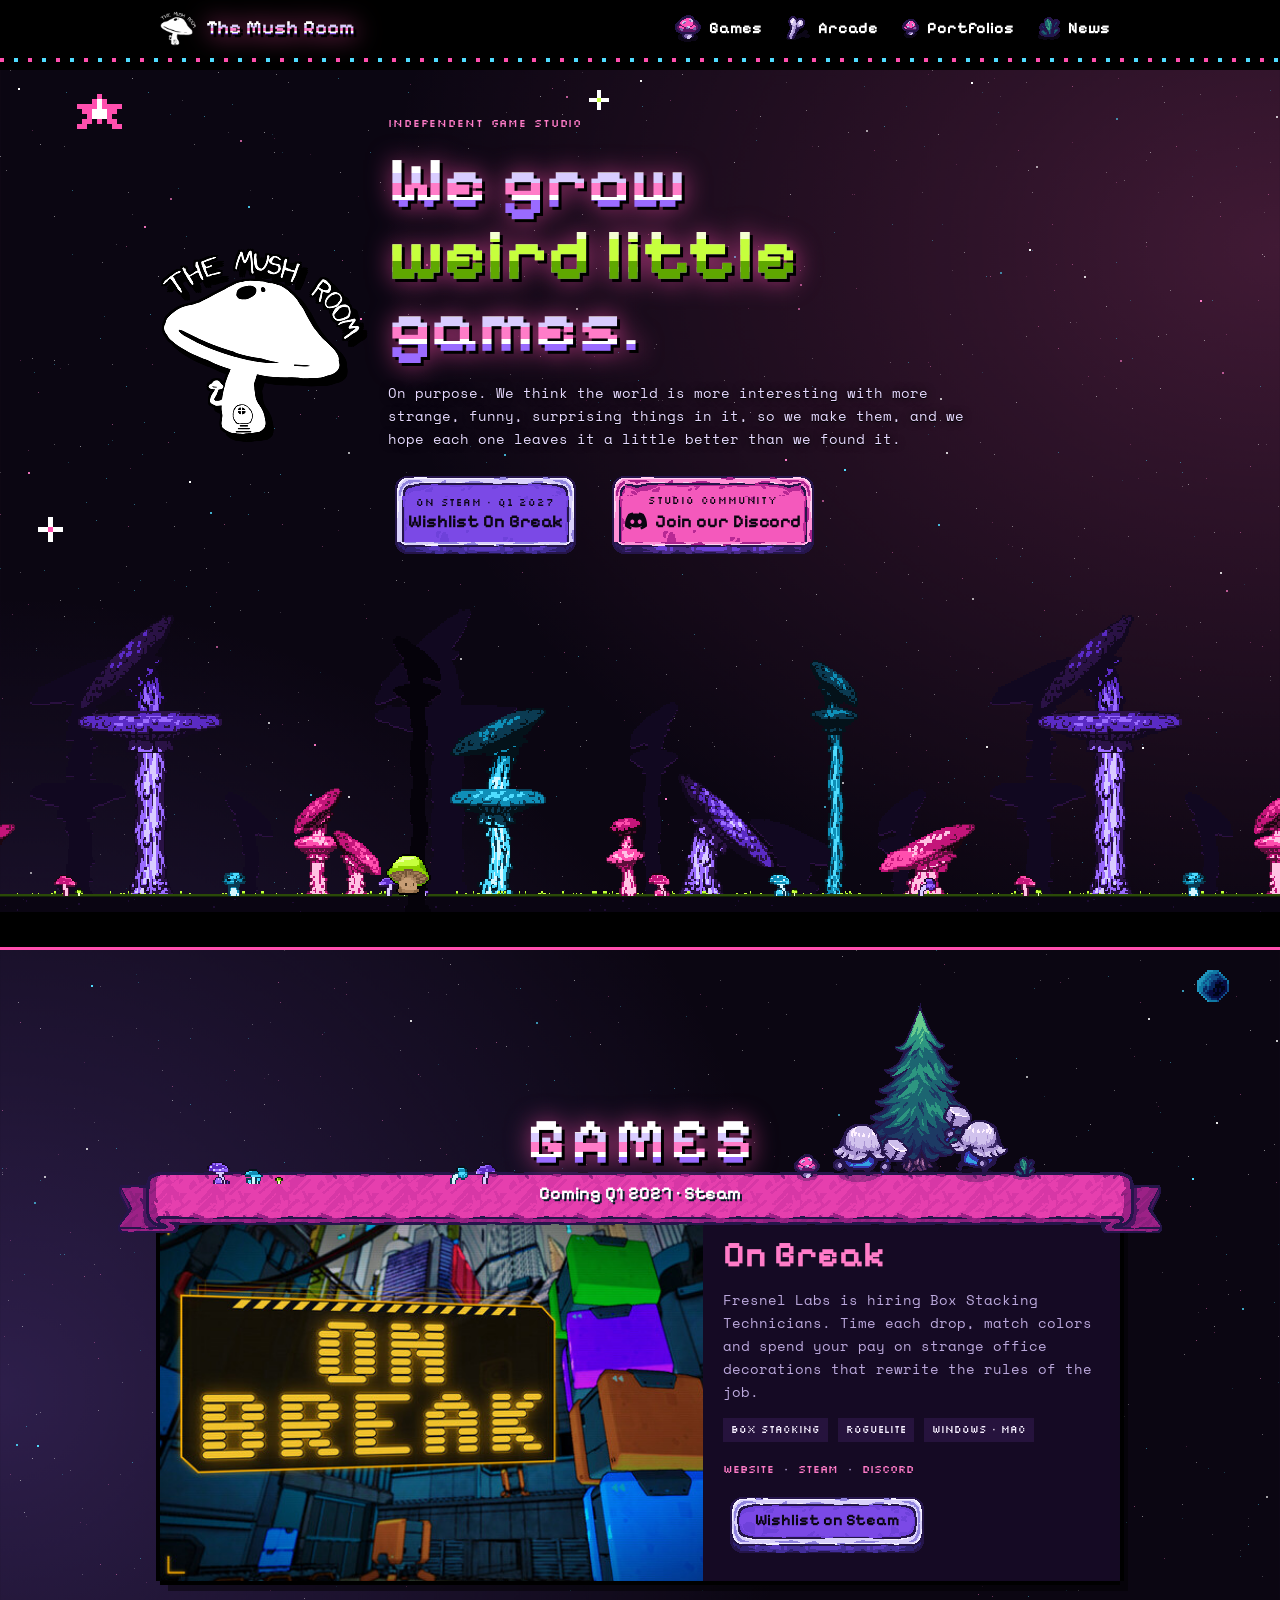
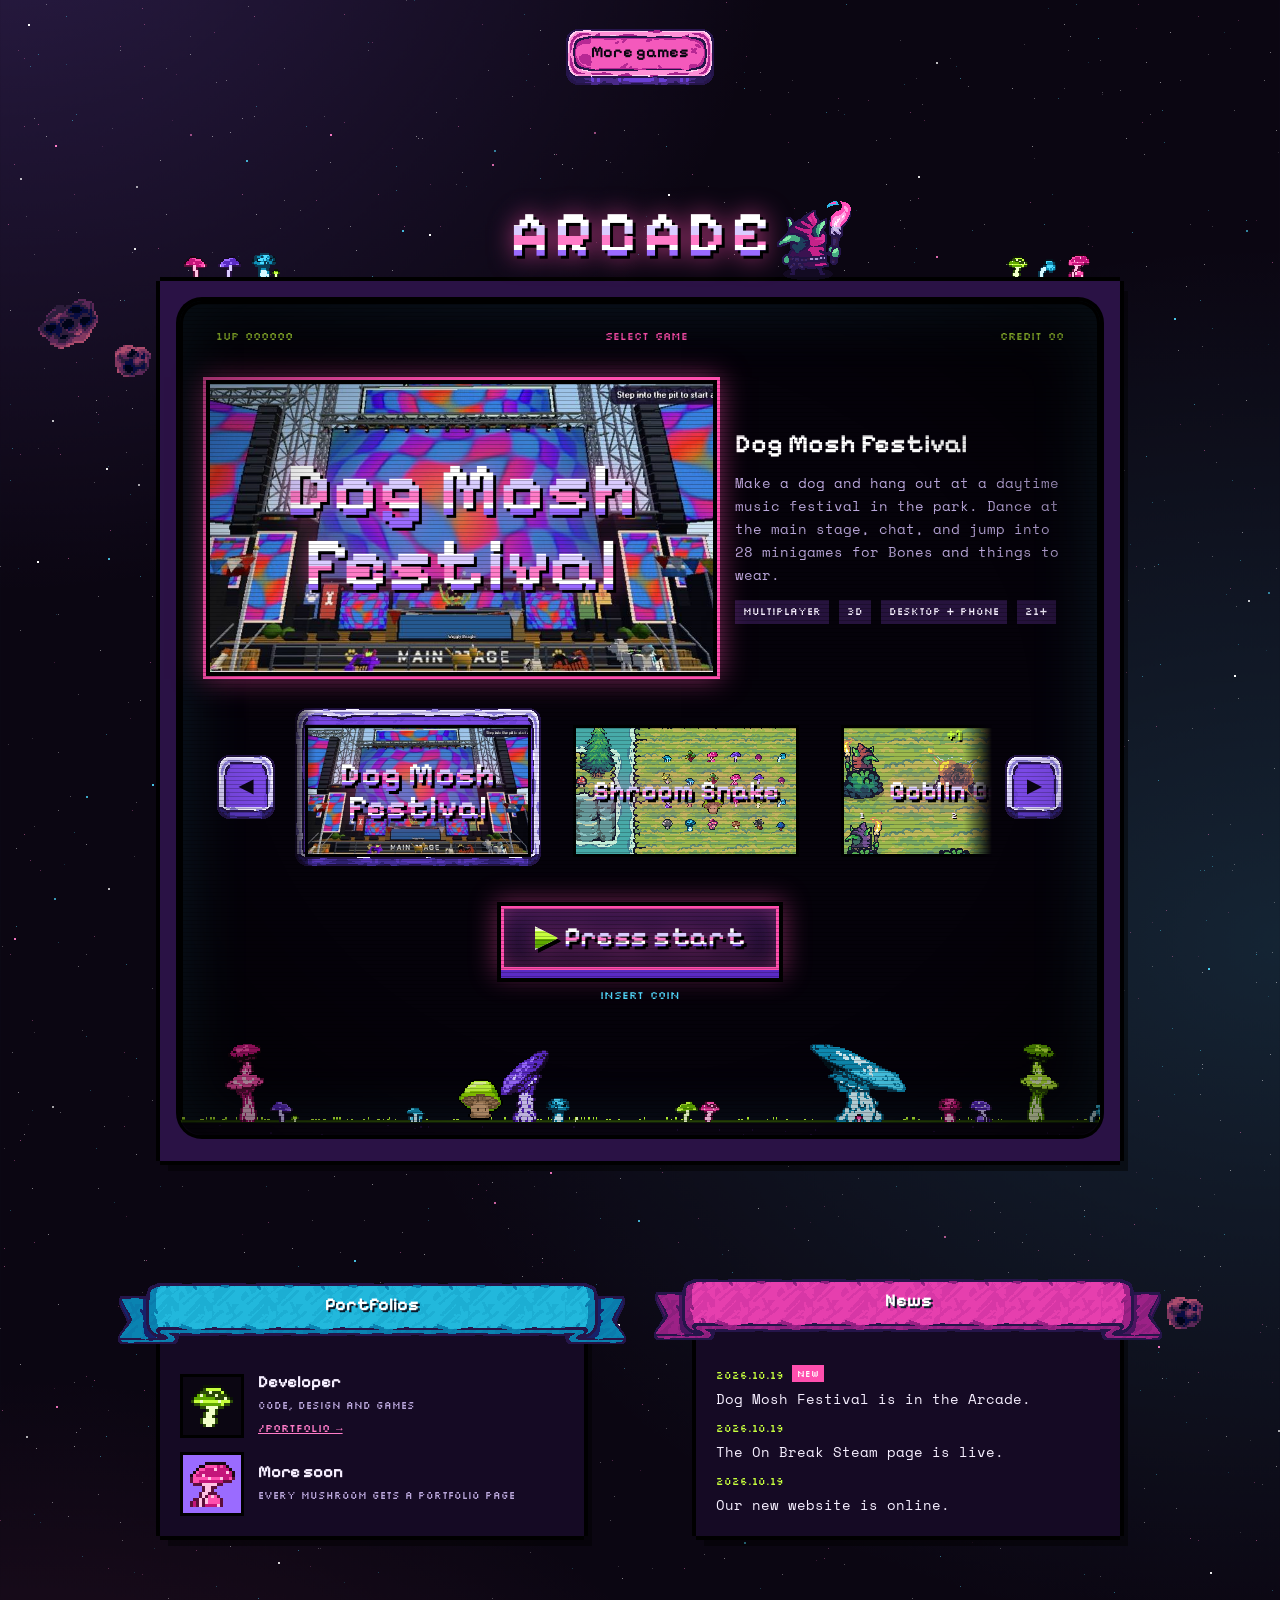
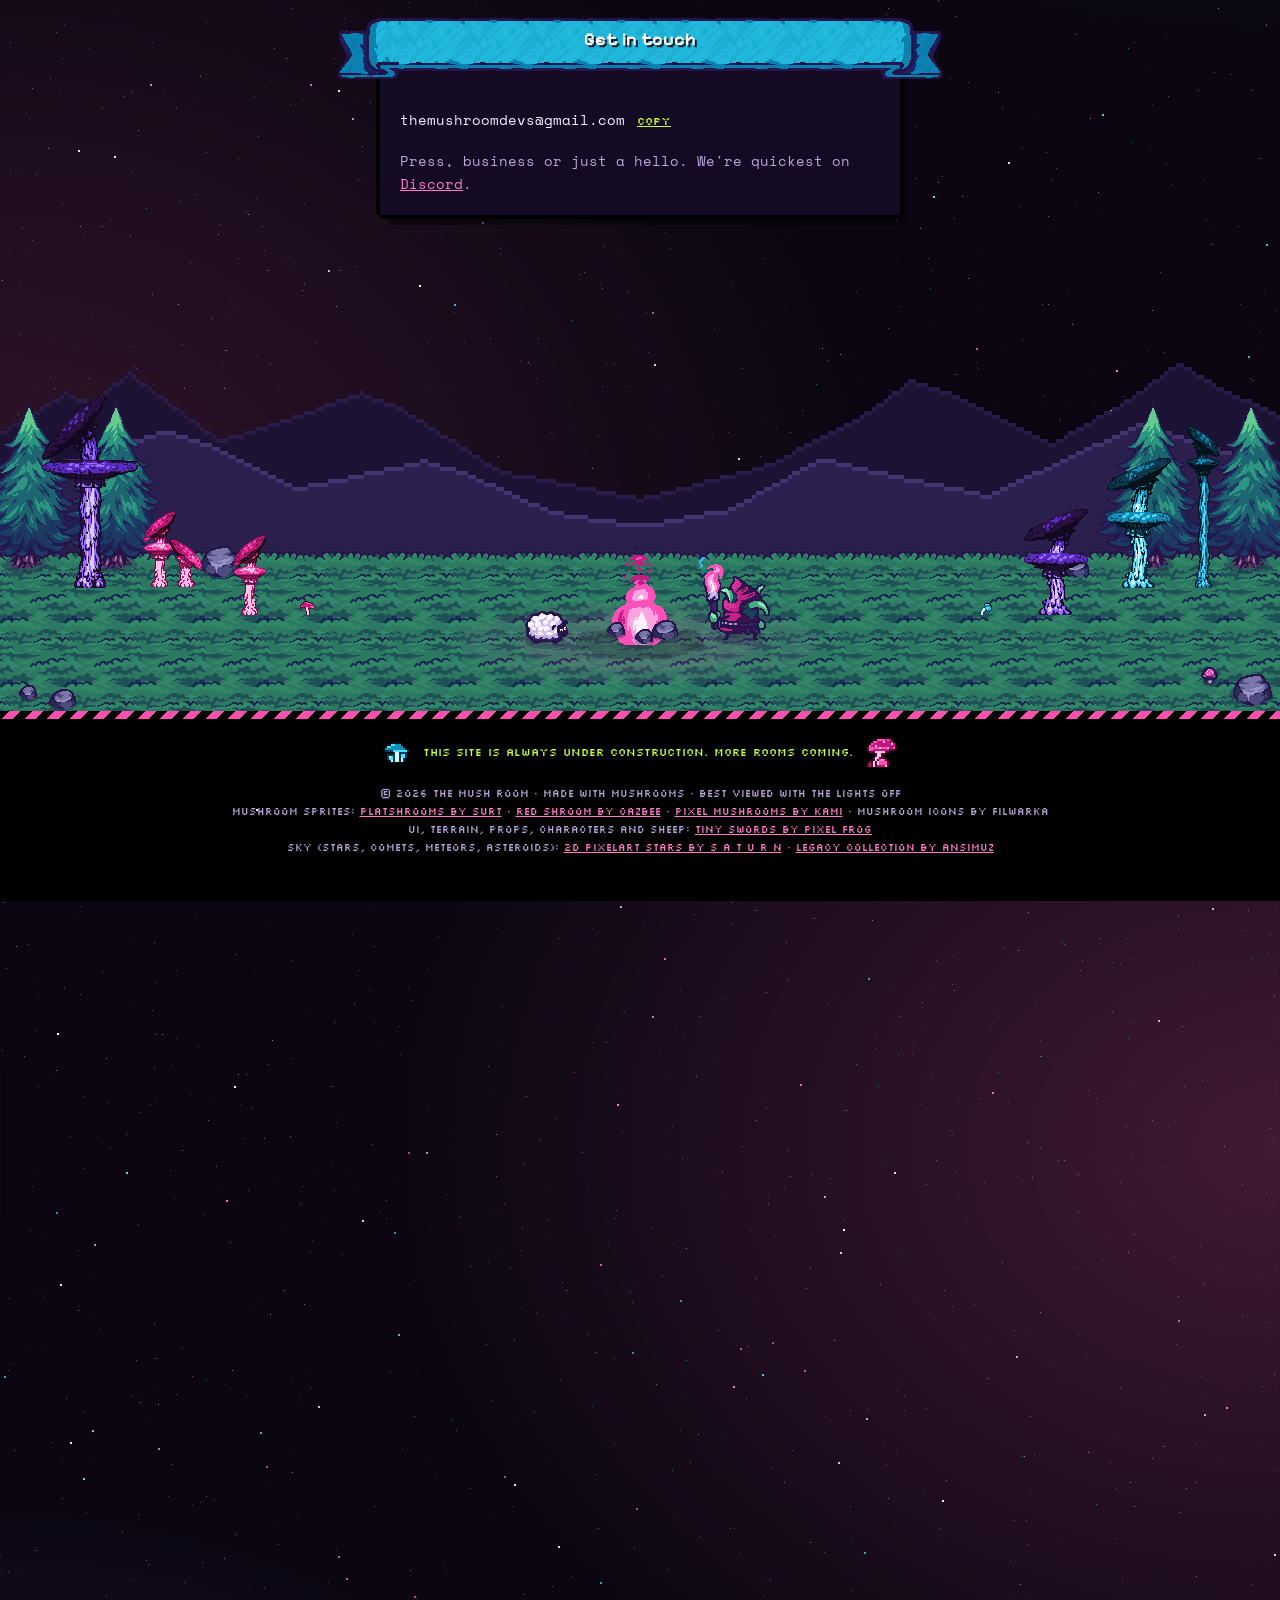
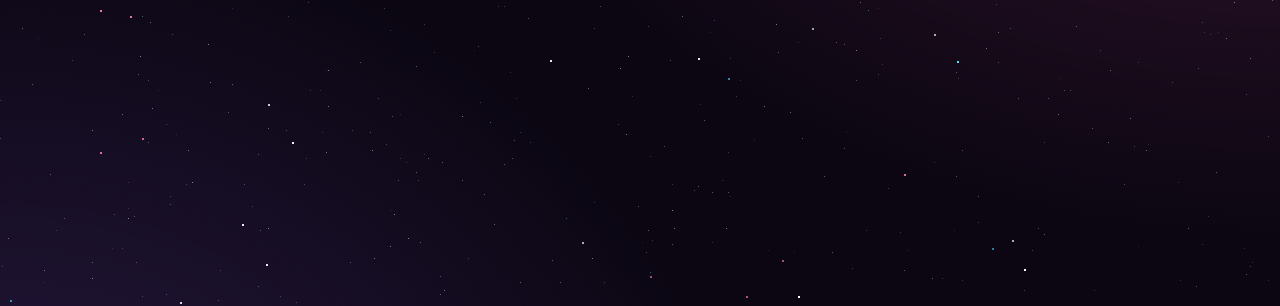
==== commit 9e0c24ee: "Link previews show the studio logo on the night sky instead of the On Break key art New 1200x630 car" ====
--- a/index.html
+++ b/index.html
@@ -6,7 +6,8 @@
 <title>The Mush Room</title>
 <meta name="description" content="The Mush Room is an independent game studio. On Break is on Steam (wishlist now, out Q1 2027), and our web games are free to play in the Arcade.">
 <meta property="og:title" content="The Mush Room"><meta property="og:description" content="We grow weird little games. Wishlist On Break on Steam and play our web games free in the Arcade.">
-<meta property="og:image" content="https://themushroomstudio.com/img/keyart.jpg"><meta property="og:url" content="https://themushroomstudio.com/">
+<meta property="og:image" content="https://themushroomstudio.com/img/share.png"><meta property="og:image:width" content="1200"><meta property="og:image:height" content="630"><meta property="og:image:alt" content="The Mush Room logo: a white mushroom with a little door"><meta property="og:type" content="website"><meta property="og:url" content="https://themushroomstudio.com/">
+<meta name="twitter:card" content="summary_large_image">
 <meta name="theme-color" content="#0b0612">
 <link rel="icon" href="img/themushroom_white.png">
 <link rel="canonical" href="https://themushroomstudio.com/">
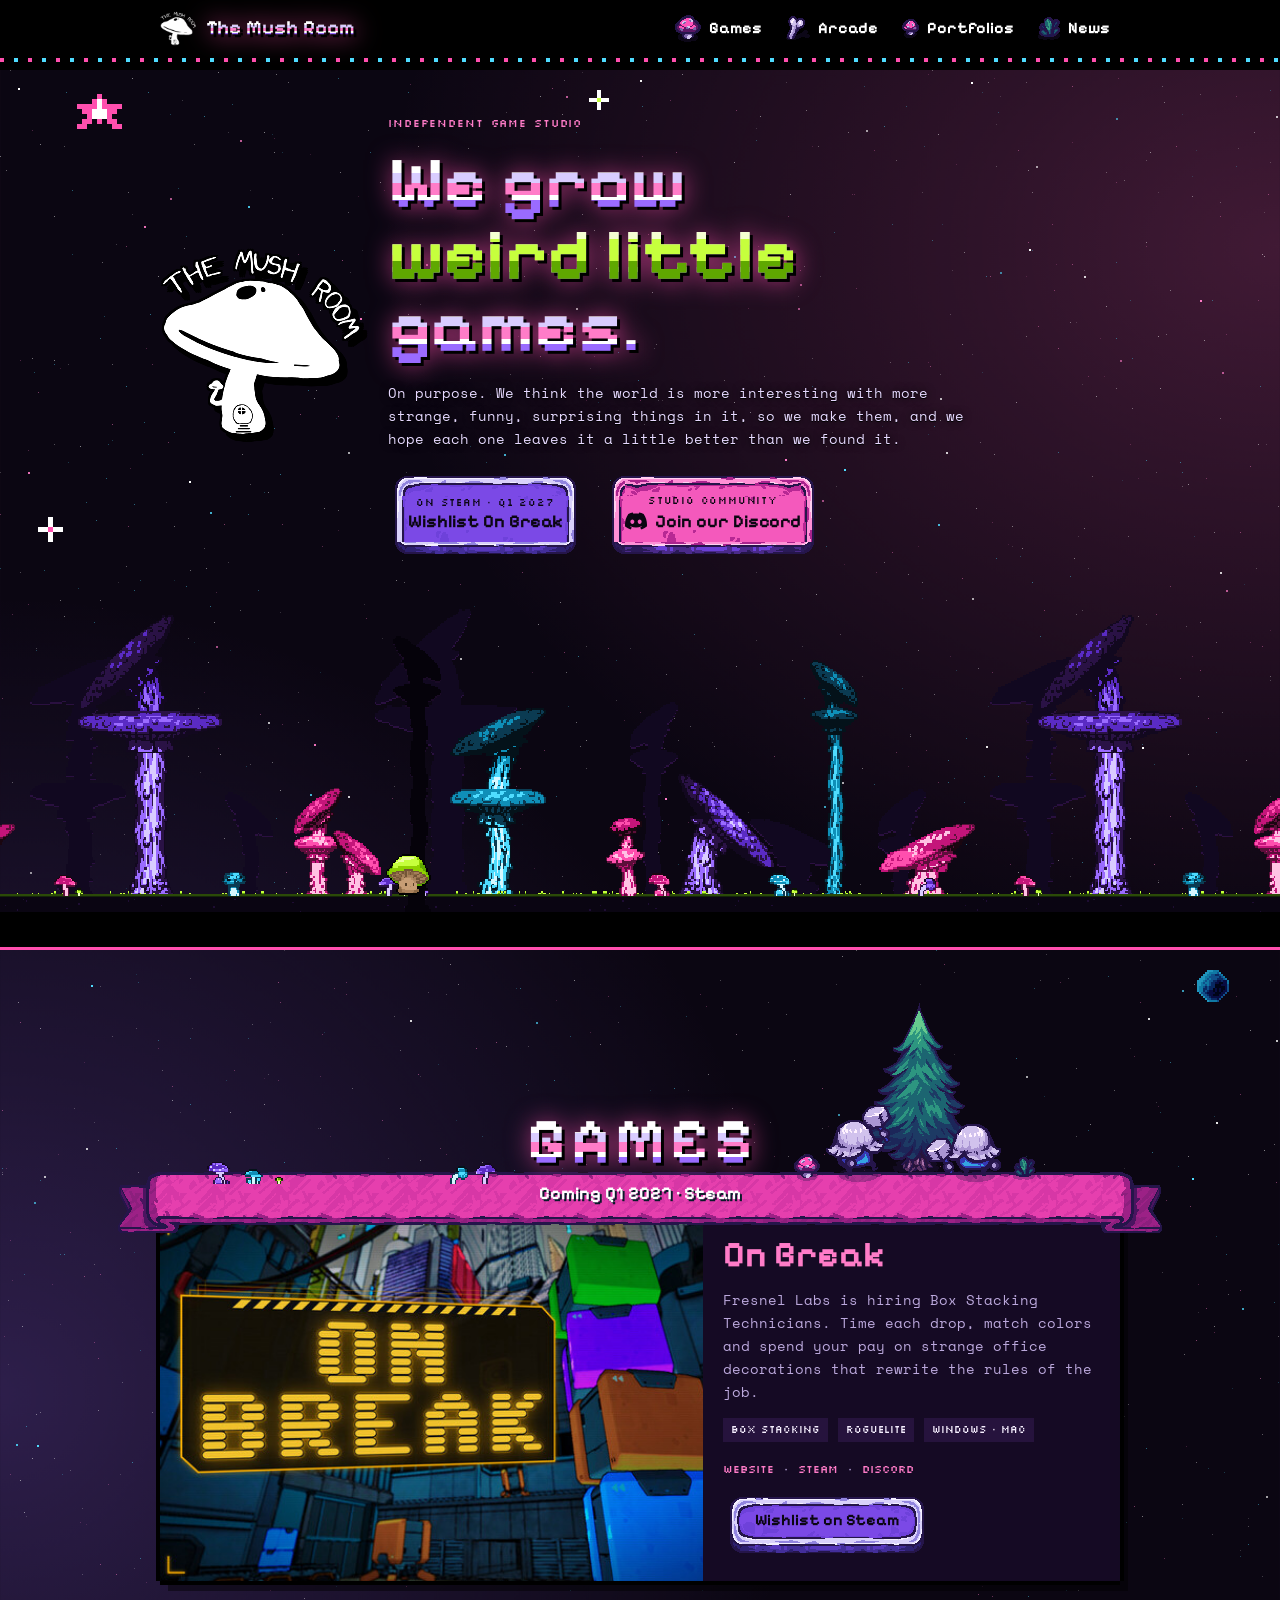
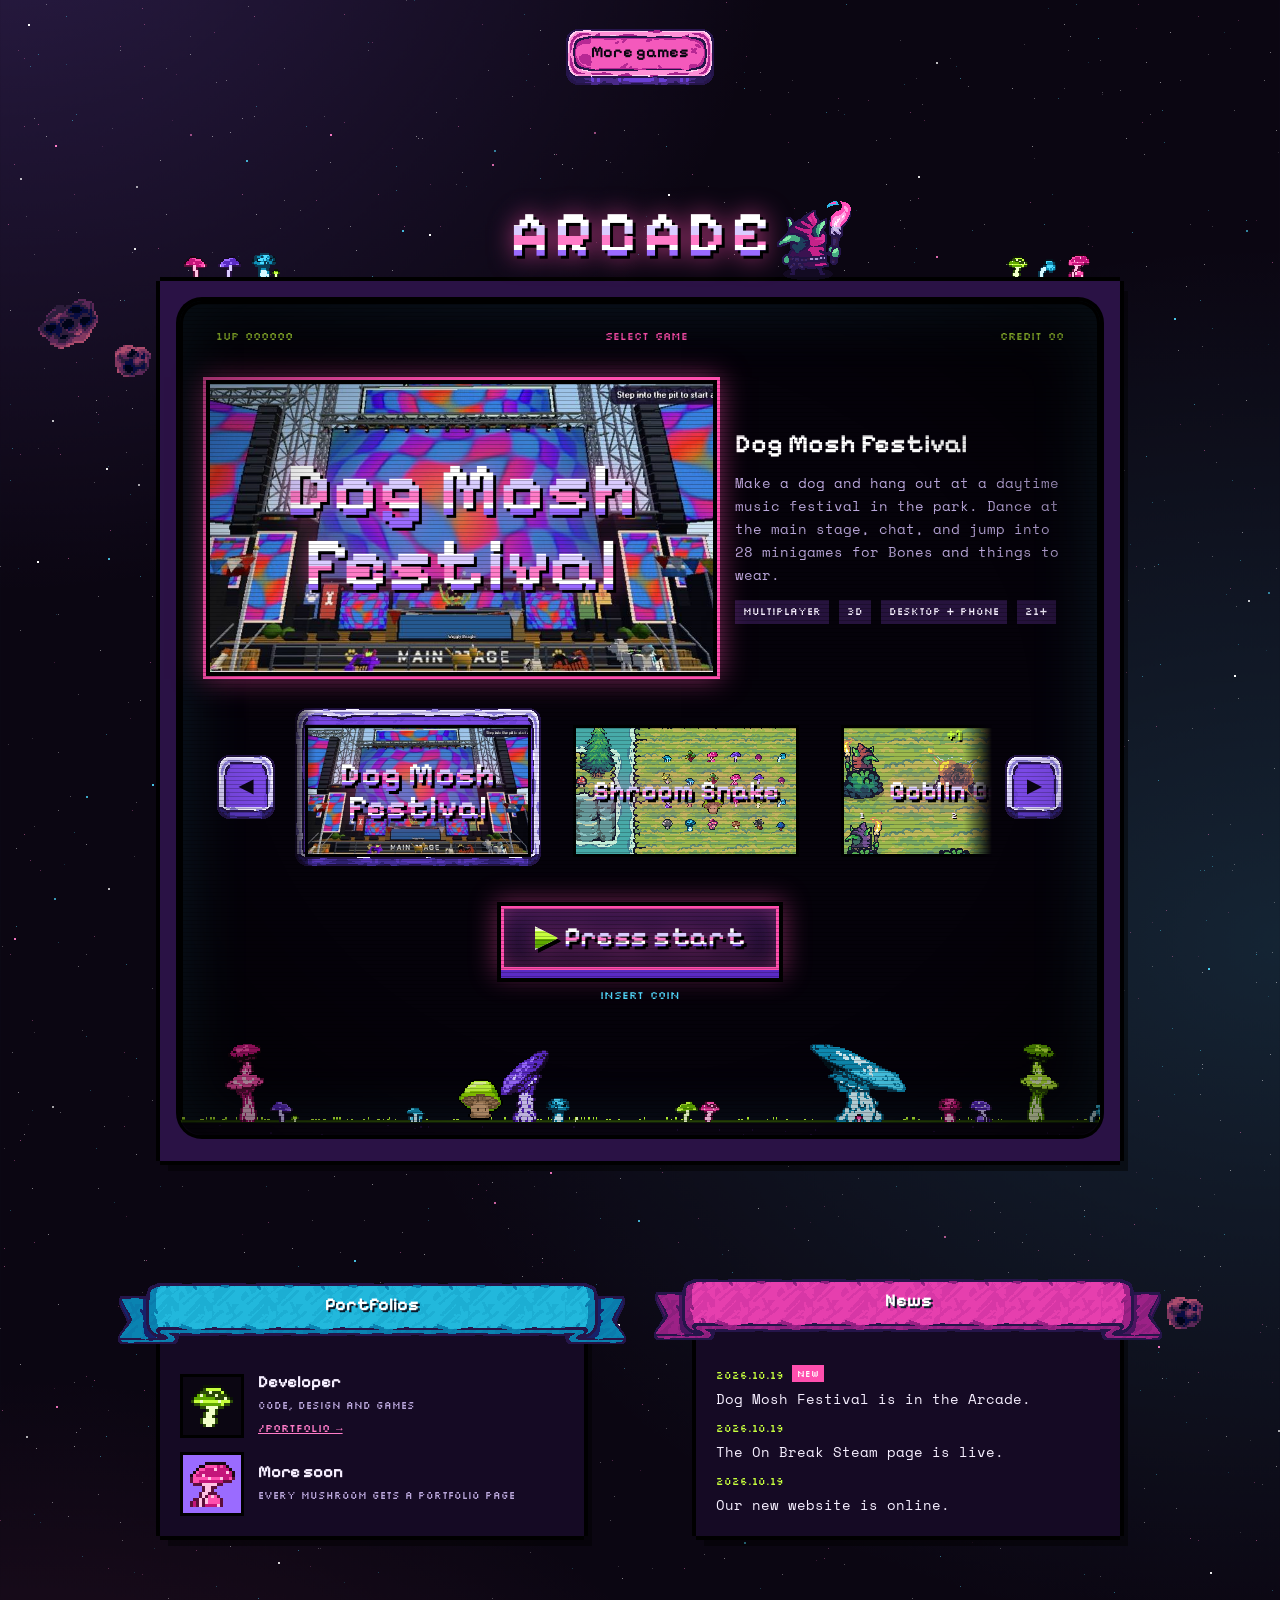
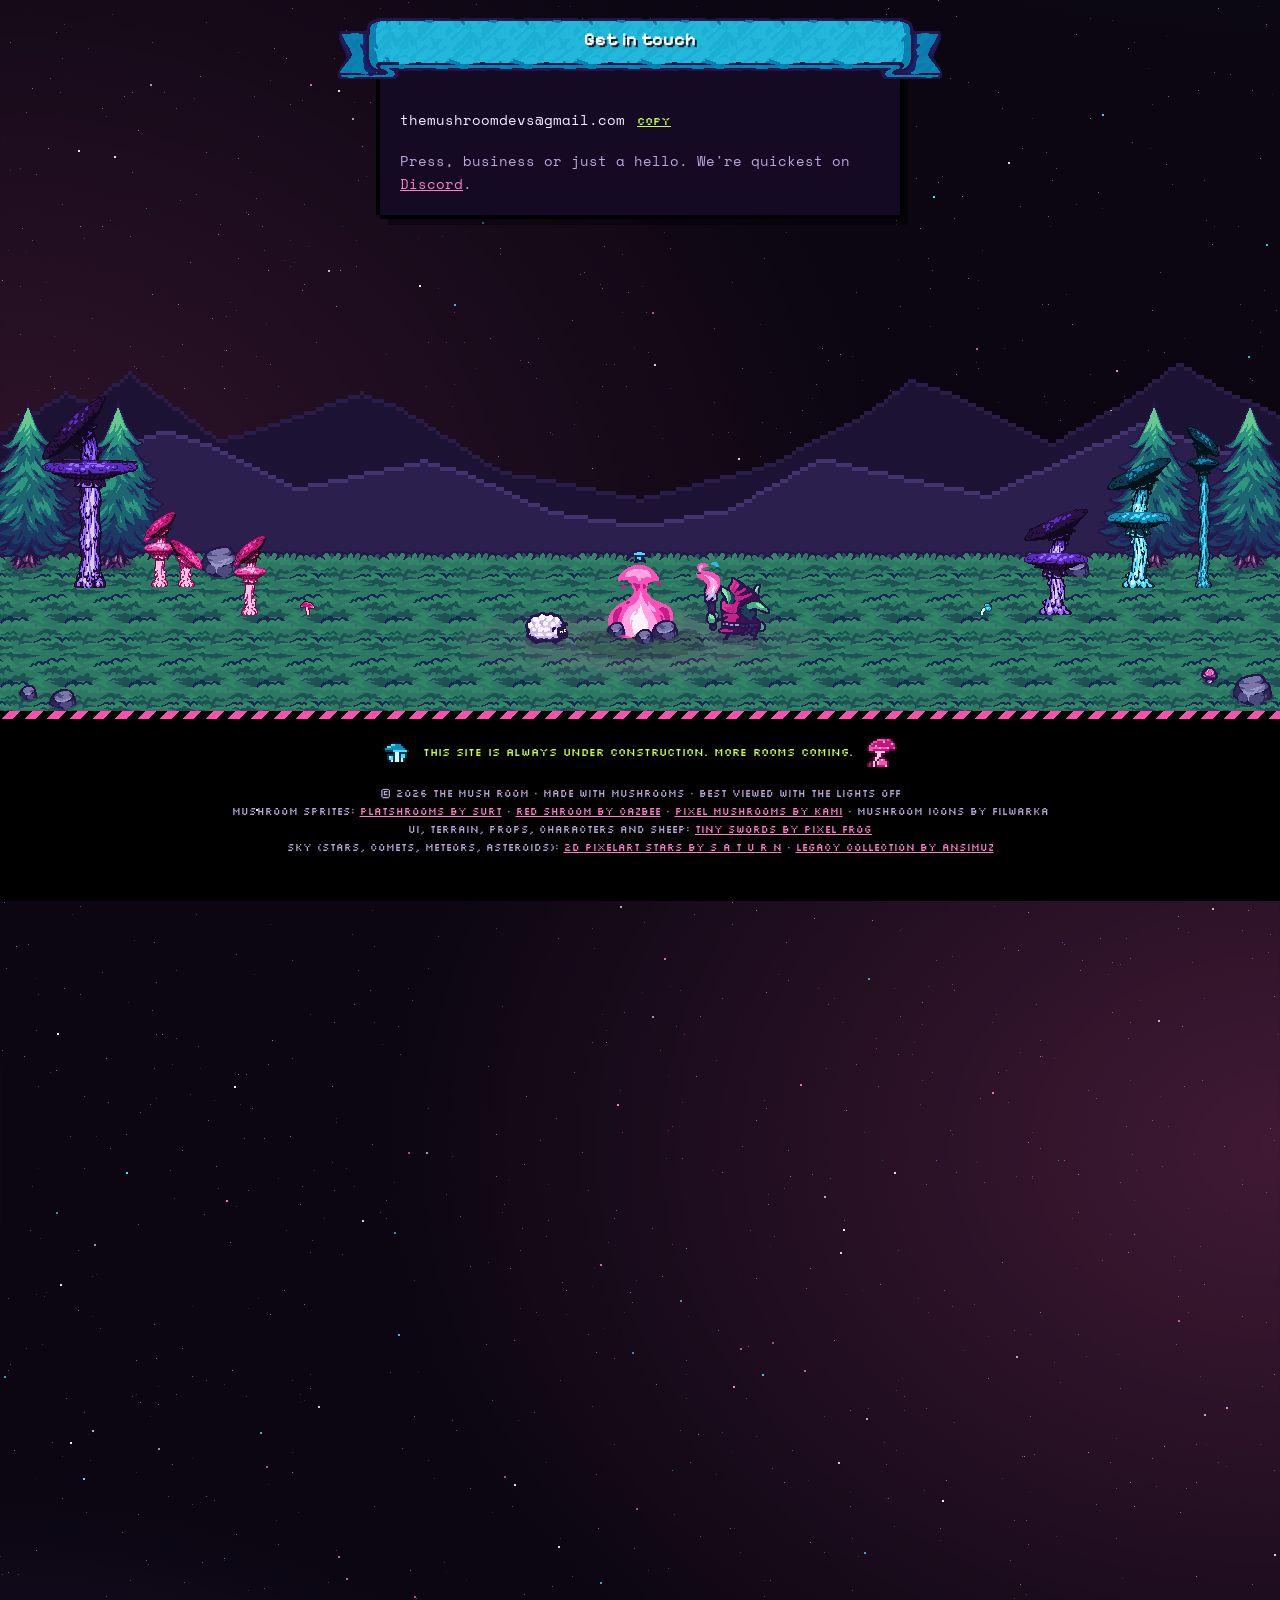
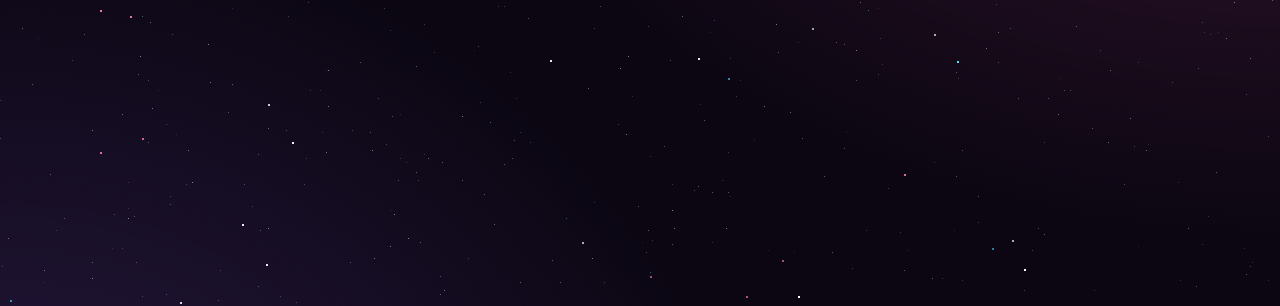
==== commit 9541d1aa: "Studio site: Pawn Run on the homepage (shelf card, arcade slot with controls, thumbnail) and its cre" ====
--- a/index.html
+++ b/index.html
@@ -447,6 +447,10 @@
       <summary class="btn pink"><span class="c">More games</span><span class="o">Fewer games</span></summary>
       <div class="shelf">
         <article class="win toy gcard">
+          <div class="tc th"><img src="img/thumbs/pawnrun.png" alt="Pawn Run: the old pawn in his town of blue-roofed houses"></div>
+          <div class="wc"><h3>Pawn Run</h3><p>Sail between islands, fight gnomes and bosses, and keep your gold when you die. Spend it in town.</p><div><a class="btn" href="#arcade">Play in the arcade</a></div></div>
+        </article>
+        <article class="win toy gcard">
           <div class="tc th"><img class="ph" src="img/dogmosh.jpg" alt="Dog Mosh Festival: dogs dancing at a festival stage"></div>
           <div class="wc"><h3>Dog Mosh Festival</h3><p>Make a dog and hang out at a daytime music festival in the park, with 28 minigames.</p><div><a class="btn" href="#arcade">Play in the arcade</a></div></div>
         </article>
@@ -489,6 +493,11 @@
           <div class="info"><b>Goblin Bop</b><p>Our second test game: torch goblins pop out of the bushes, bop them before they light the fire. 30-second rounds, three lives, and the goblins get faster as you go.</p>
             <ul class="tags"><li>Whack-a-goblin</li><li>Desktop + phone</li><li>Free</li></ul></div>
         </div>
+        <div class="sel" data-pane="pr" hidden>
+          <div class="feat"><div class="tc th"><img src="img/thumbs/pawnrun.png" alt=""><div class="t"><b class="metal">Pawn Run</b></div></div></div>
+          <div class="info"><b>Pawn Run</b><p>An exploration roguelite with Tiny Swords art. Sail between islands, fight gnomes and bosses, and keep your gold when you die: spend it in town on the next run.</p>
+            <ul class="tags"><li>Roguelite</li><li>Desktop + phone</li><li>Work in progress</li></ul></div>
+        </div>
         <div class="w95" id="w95" hidden role="region" aria-label="Game player">
           <div class="tb"><img src="img/sprites/kami3_pink.png" alt=""><span class="ttl" id="w95name">Game</span><button id="w95full" aria-label="Full screen" title="Full screen">▢</button><button id="w95close" aria-label="Close the game" title="Close">×</button></div>
           <div class="scr95" id="w95stage"></div>
@@ -500,9 +509,10 @@
             <button class="card on" type="button" data-pick="dm" aria-pressed="true"><span class="tc th"><img class="ph" src="img/dogmosh.jpg" alt=""><span class="t"><b class="metal two">Dog Mosh<br>Festival</b></span></span></button>
             <button class="card" type="button" data-pick="ss" aria-pressed="false"><span class="tc th"><img src="img/thumbs/shroomsnake.png" alt=""><span class="t"><b class="metal">Shroom Snake</b></span></span></button>
             <button class="card" type="button" data-pick="gb" aria-pressed="false"><span class="tc th"><img src="img/thumbs/goblinbop.png" alt=""><span class="t"><b class="metal">Goblin Bop</b></span></span></button>
+            <button class="card" type="button" data-pick="pr" aria-pressed="false"><span class="tc th"><img src="img/thumbs/pawnrun.png" alt=""><span class="t"><b class="metal">Pawn Run</b></span></span></button>
             <div class="card soon" role="group" aria-label="Jam vault, coming soon"><span class="tc soon"><b>Jam vault</b><small>Coming soon</small></span></div>
           </div>
-          <span class="cpos" id="cpos" aria-live="polite">1 / 4</span>
+          <span class="cpos" id="cpos" aria-live="polite">1 / 5</span>
           <button class="cbtn cnext" id="cnext" type="button" aria-label="Next game"><span aria-hidden="true">▶</span></button>
         </div>
         <div class="press"><button class="psb" id="a2start" type="button"><span class="metal"><b>▶</b> Press start</span></button><span class="blink">Insert coin</span></div>
@@ -595,8 +605,9 @@
 const ctrls = document.getElementById('ctrls'), CONTROLS = {
   ss: [[['↑', '↓', '←', '→'], 'Steer'], [['W', 'A', 'S', 'D'], 'Steer'], [['Swipe', 'Pad'], 'Steer on a phone'], [['Space', 'Enter'], 'Start or play again'], [['▢'], 'Full screen'], [['Esc', '×'], 'Leave full screen, then close']],
   gb: [[['Click', 'Tap'], 'Bop a goblin'], [['1', '–', '9'], 'Bop that bush (1 is top left)'], [['Space', 'Enter'], 'Start or play again'], [['▢'], 'Full screen'], [['Esc', '×'], 'Leave full screen, then close']],
+  pr: [[['W', 'A', 'S', 'D'], 'Walk'], [['↑', '↓', '←', '→'], 'Walk'], [['Space', 'J', 'Click'], 'Swing'], [['Shift', 'K'], 'Dash'], [['E'], 'Talk, board, use first item'], [['1', '–', '4'], 'Use that bag item'], [['Q'], 'Swap weapon'], [['F'], 'Swap in the ground weapon'], [['M'], 'Map'], [['N'], 'Mute'], [['Stick', 'Buttons'], 'Walk and fight on a phone'], [['▢'], 'Full screen'], [['Esc', '×'], 'Leave full screen, then close']],
   dm: [[['▢'], 'Full screen'], [['Esc', '×'], 'Leave full screen, then close'], [['?'], 'Game controls are listed in the game itself']] };
-const GAMES = { ss: { src: 'games/shroomsnake/index.html', name: 'Shroom Snake' }, gb: { src: 'games/goblinbop/index.html', name: 'Goblin Bop' }, dm: { name: 'Dog Mosh Festival' } };
+const GAMES = { ss: { src: 'games/shroomsnake/index.html', name: 'Shroom Snake' }, gb: { src: 'games/goblinbop/index.html', name: 'Goblin Bop' }, pr: { src: 'games/pawnrun/index.html', name: 'Pawn Run' }, dm: { name: 'Dog Mosh Festival' } };
 const a2 = w95.closest('.crt'), panes = a2.querySelectorAll('[data-pane]'), press = a2.querySelector('.press'); let picked = 'dm';
 /* the carousel: a scroll-snap row (swipe, wheel, arrows, arrow keys). ci = the card in the centre; picking a game card also centres it. */
 const car = a2.querySelector('.car'), track = car.querySelector('.track'), cards = [...track.children], cprev = document.getElementById('cprev'), cnext = document.getElementById('cnext'), cpos = document.getElementById('cpos');
